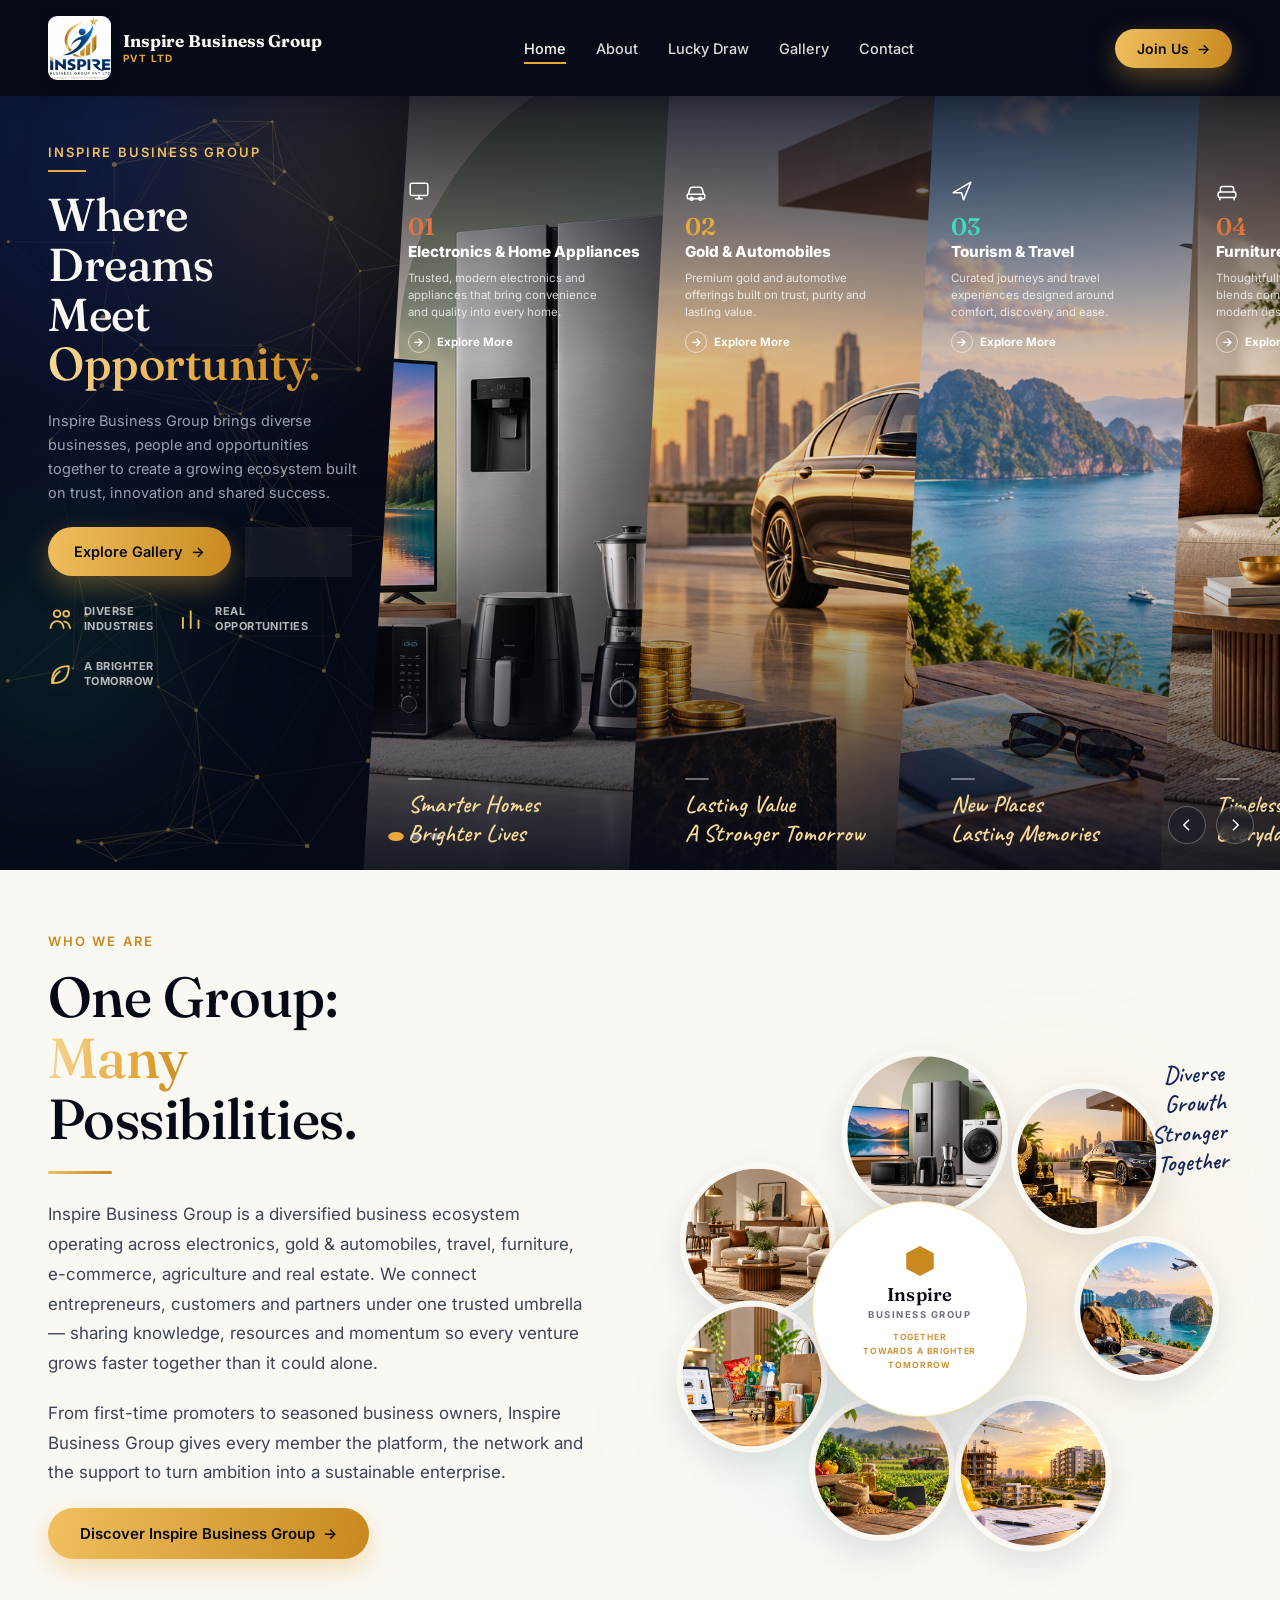
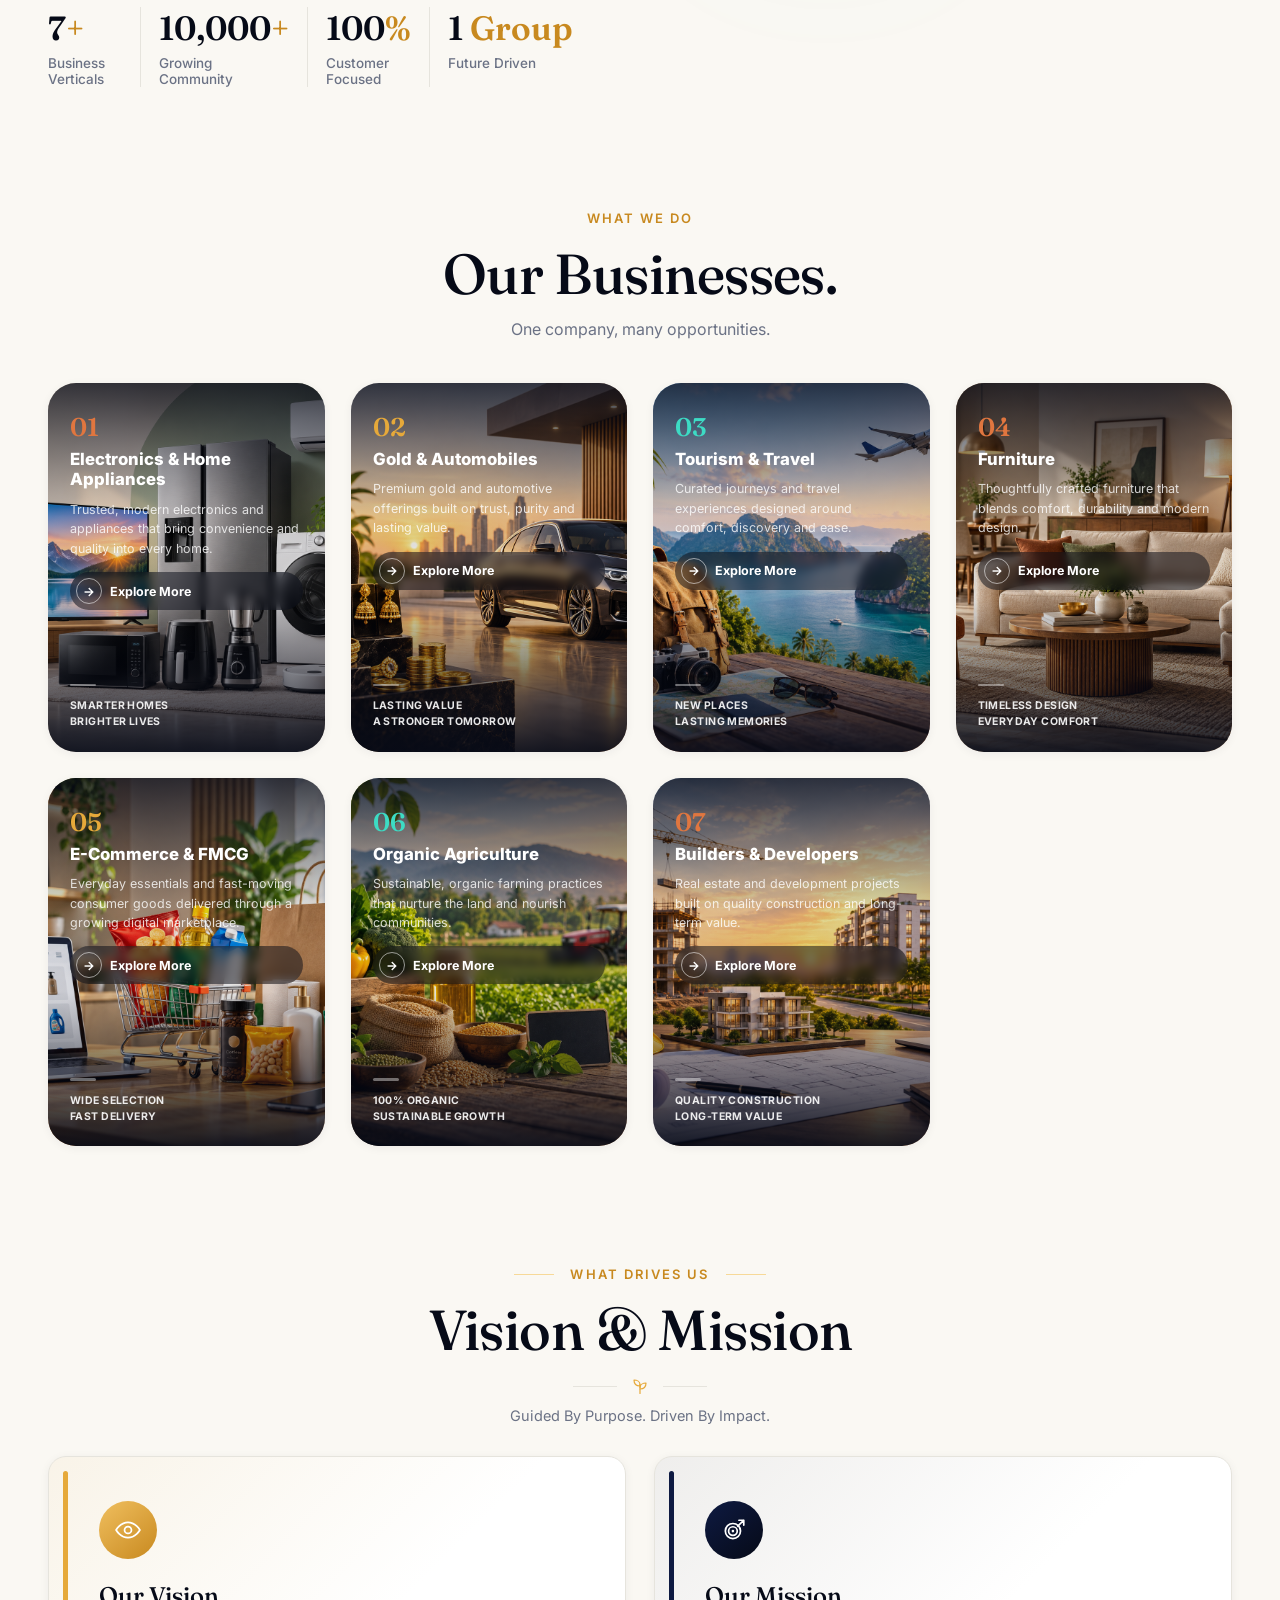
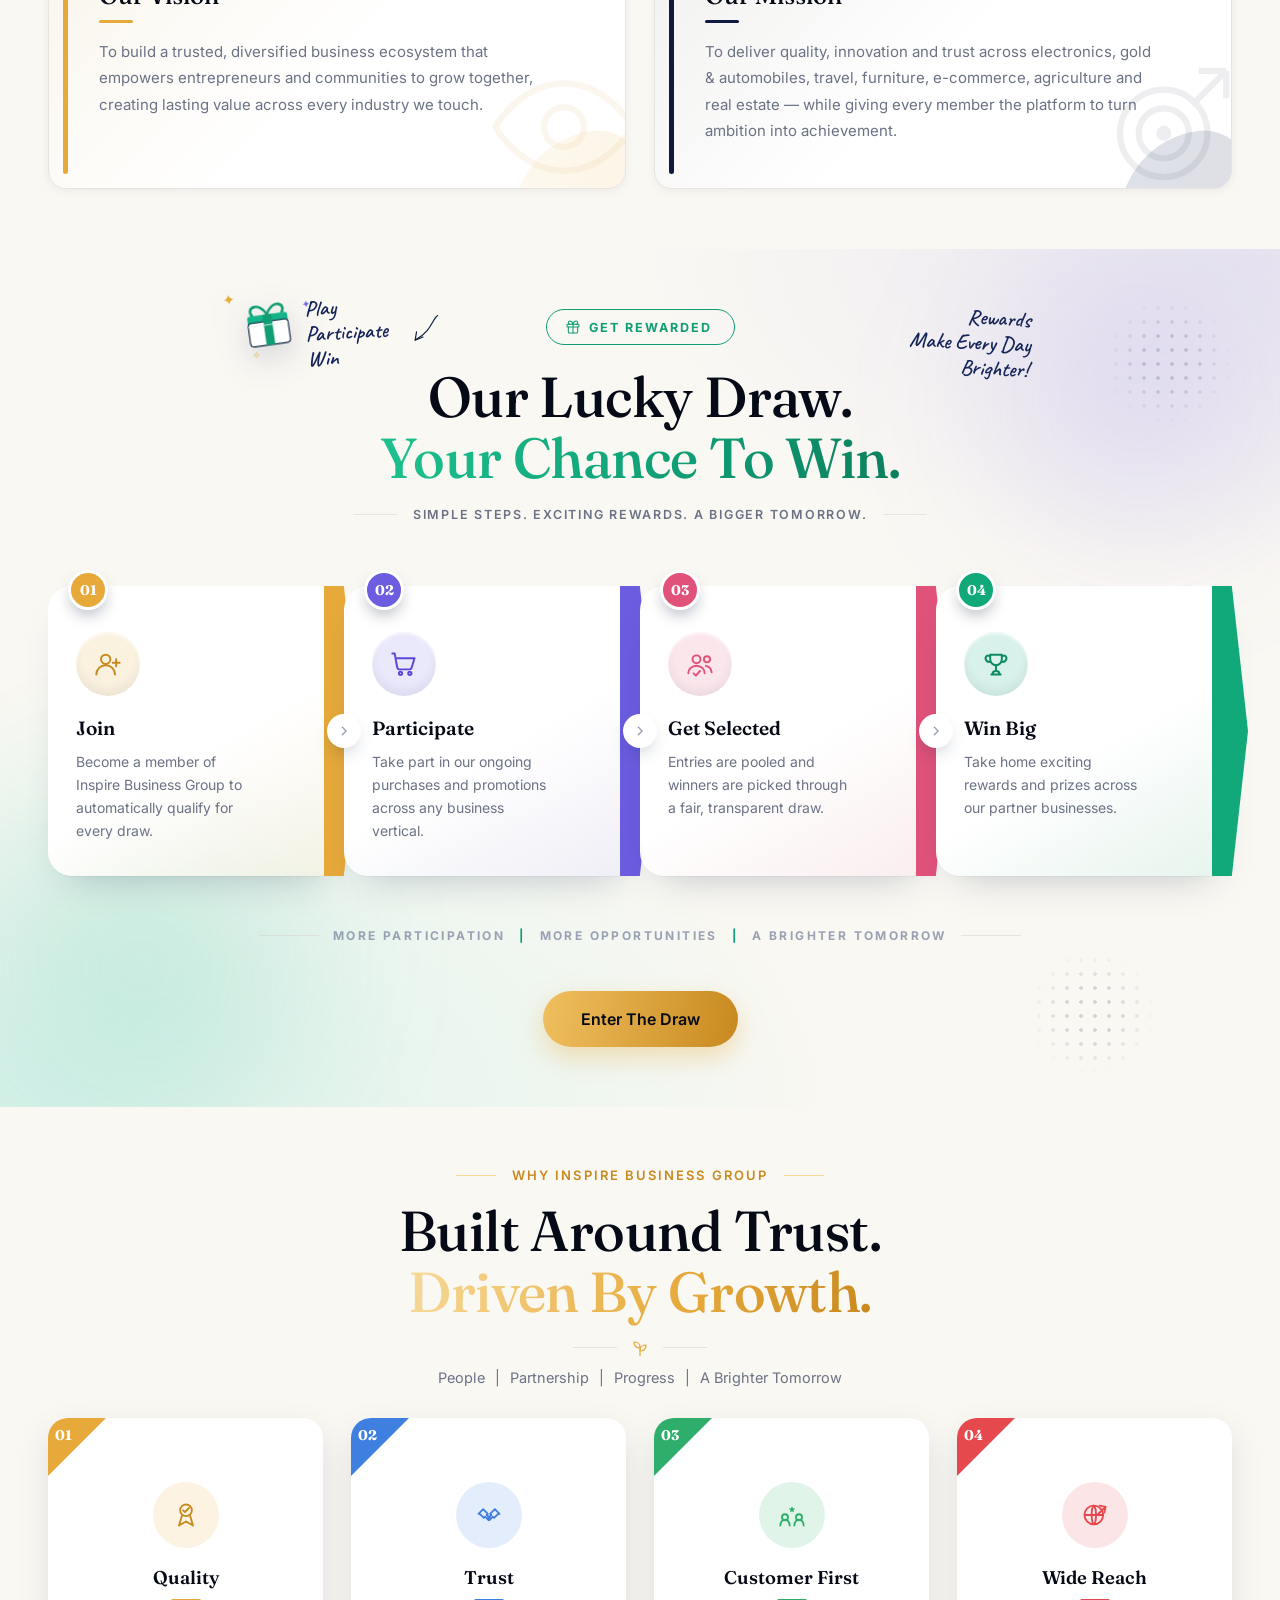
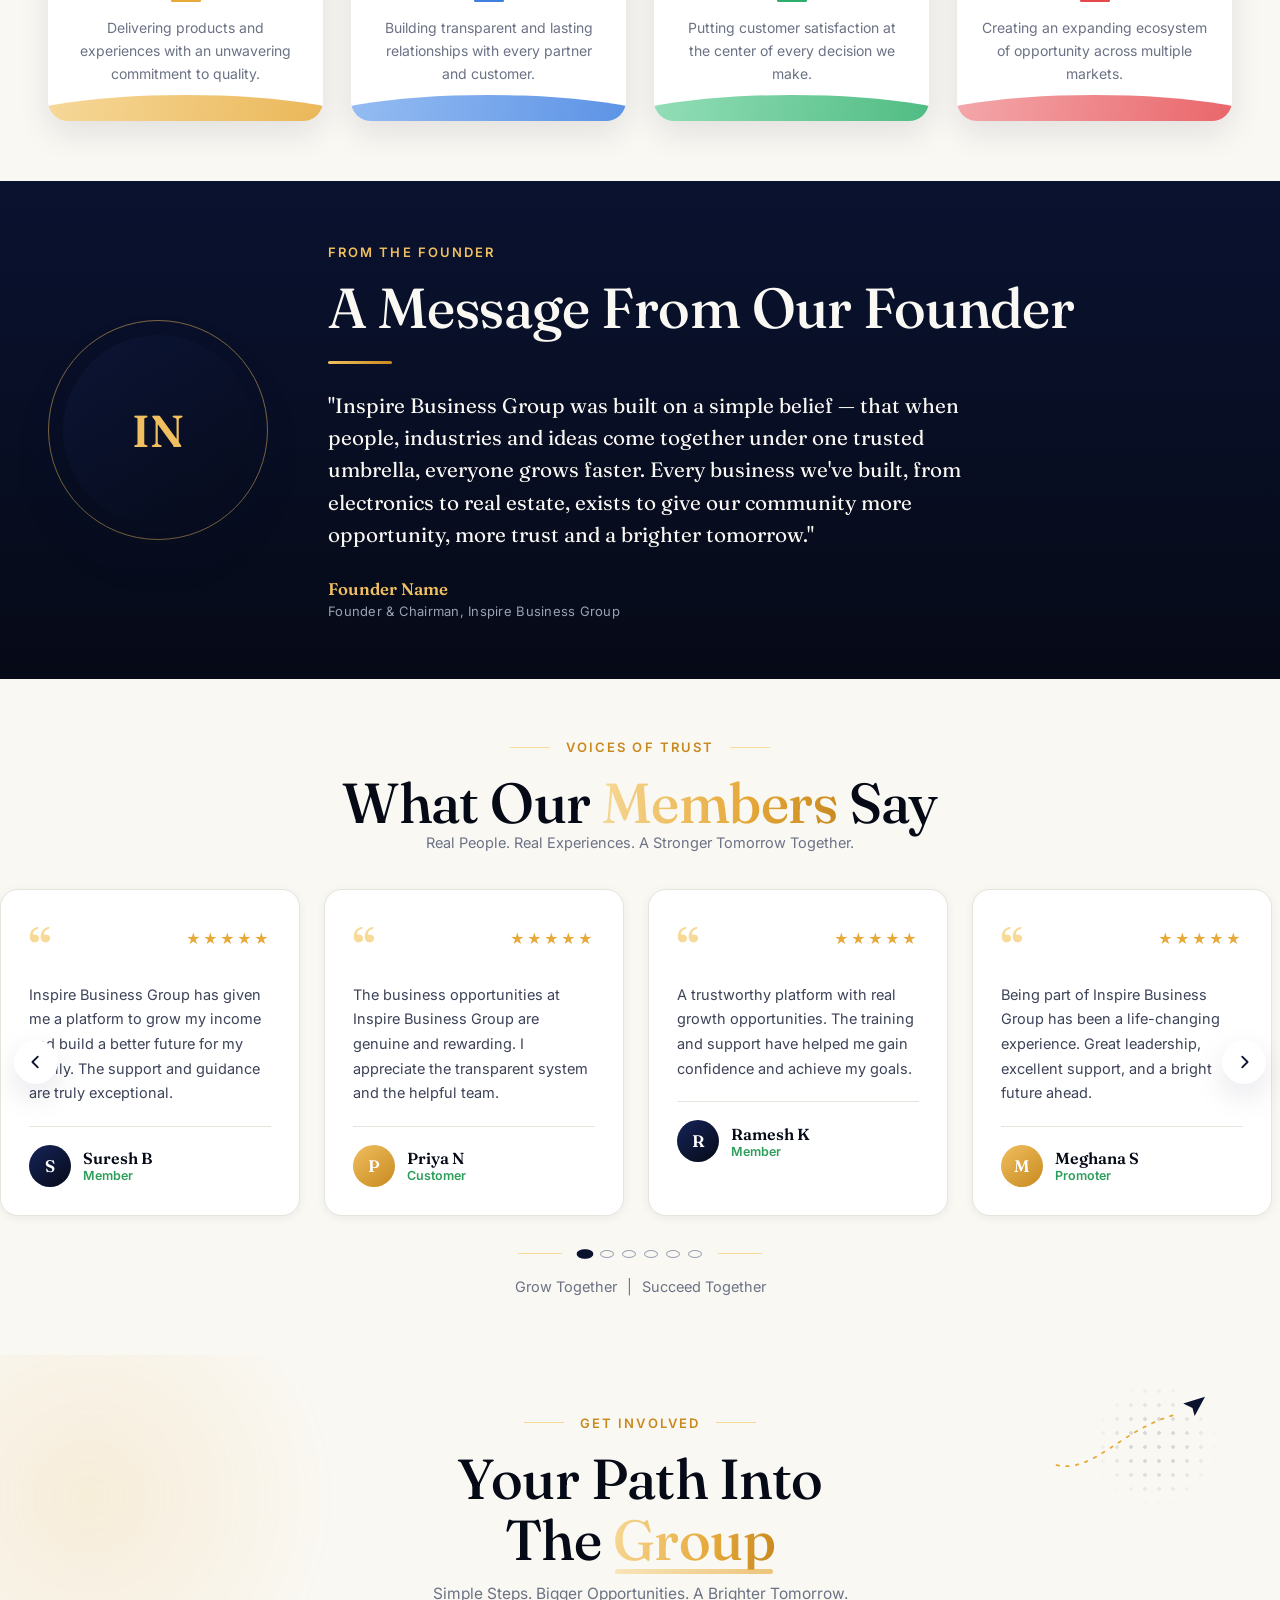
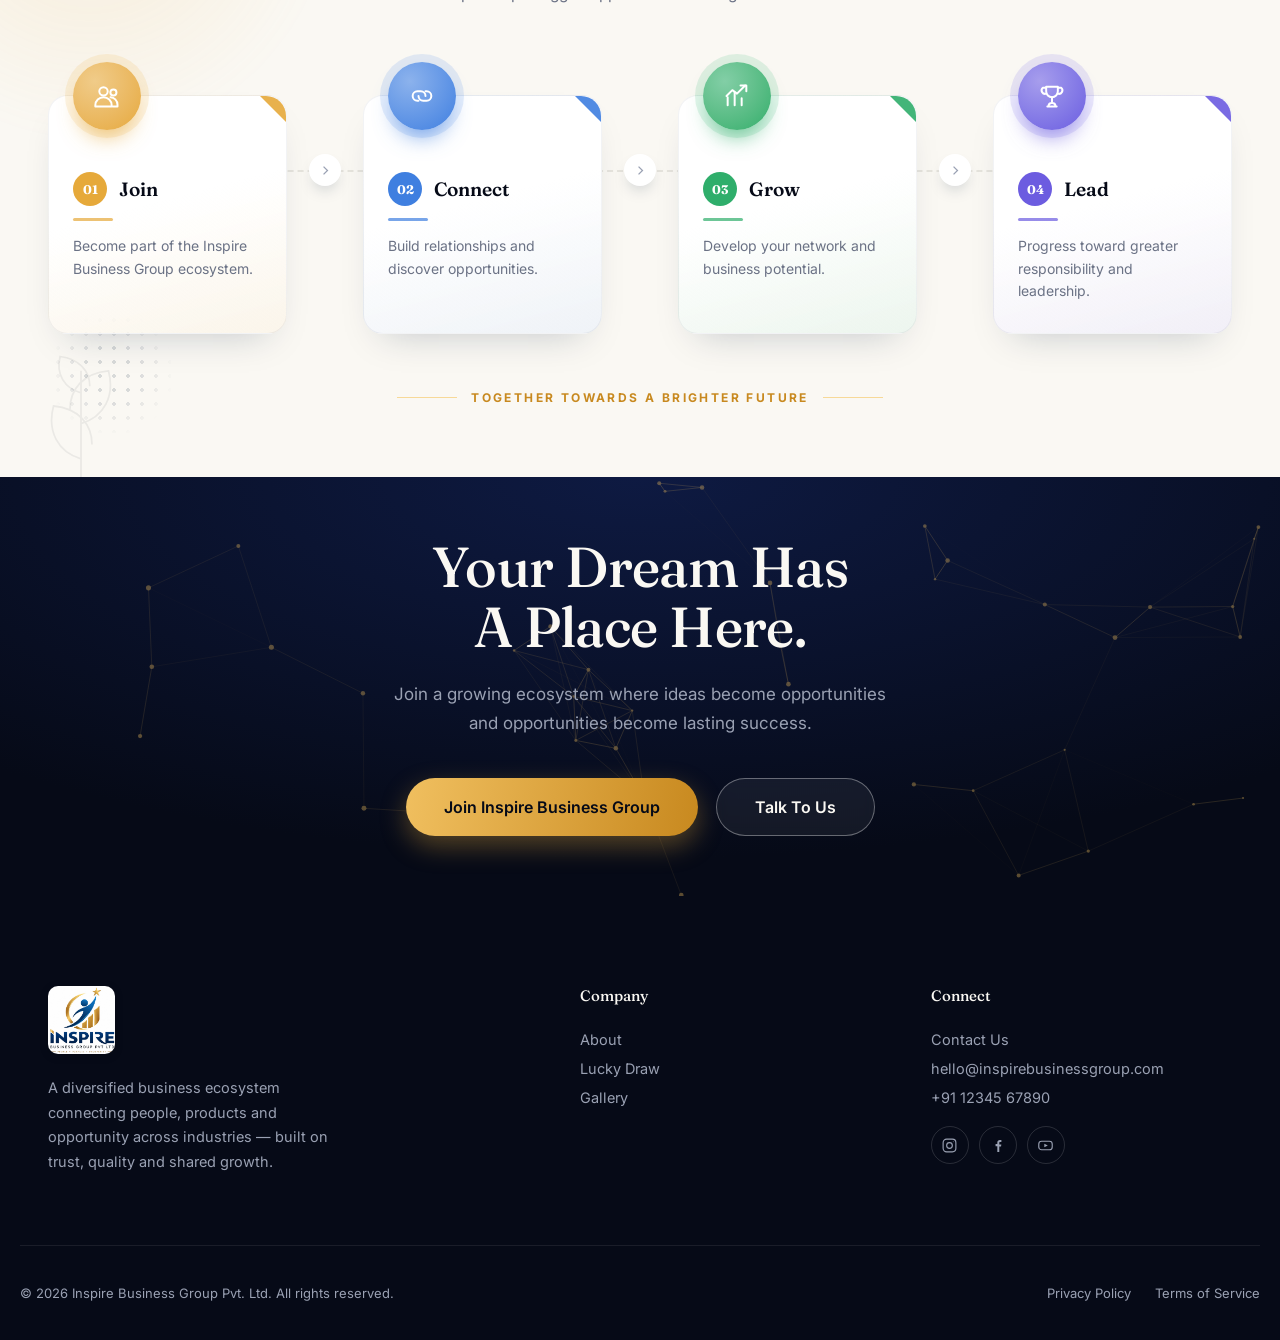
==== index.html @ d6ddd079 "yes" ====
<!DOCTYPE html>
<html lang="en">
<head>
<meta charset="UTF-8" />
<meta name="viewport" content="width=device-width, initial-scale=1.0" />
<title>Inspire Business Group Pvt. Ltd. — Where Dreams Meet Opportunity</title>
<meta name="description" content="Inspire Business Group brings diverse businesses, people and opportunities together to create a growing ecosystem built on trust, innovation and shared success." />
<link rel="preconnect" href="https://fonts.googleapis.com">
<link rel="preconnect" href="https://fonts.gstatic.com" crossorigin>
<link href="https://fonts.googleapis.com/css2?family=Fraunces:opsz,wght@9..144,300;9..144,400;9..144,500;9..144,600;9..144,700&family=Inter:wght@300;400;500;600;700;800&family=Caveat:wght@600;700&display=swap" rel="stylesheet">
<link rel="stylesheet" href="css/style.css?v=13" />
<link rel="icon" href="data:image/svg+xml,%3Csvg xmlns='http://www.w3.org/2000/svg' viewBox='0 0 100 100'%3E%3Cpolygon points='50,3 93,26 93,74 50,97 7,74 7,26' fill='%230F1B45'/%3E%3Cpolygon points='50,18 79,33 79,67 50,82 21,67 21,33' fill='none' stroke='%23E8A93B' stroke-width='4'/%3E%3C/svg%3E">
</head>
<body>

<!-- ================= NAVBAR ================= -->
<header class="nav" id="nav">
  <div class="nav__inner container">
    <a href="#home" class="nav__logo" aria-label="Inspire Business Group Home">
      <img src="images/logo.png" alt="Inspire Business Group Pvt Ltd" class="nav__logo-img" />
      <span class="nav__wordmark">
        <span class="nav__wordmark-main">Inspire Business Group</span>
        <span class="nav__wordmark-sub">Pvt Ltd</span>
      </span>
    </a>

    <nav class="nav__links" id="navLinks">
      <a href="index.html" class="nav__link is-active">Home</a>
      <a href="about.html" class="nav__link">About</a>
      <a href="lucky-draw.html" class="nav__link">Lucky Draw</a>
      <a href="gallery.html" class="nav__link">Gallery</a>
      <a href="contact.html" class="nav__link">Contact</a>
    </nav>

    <div class="nav__actions">
      <a href="#join" class="btn btn--gold btn--sm">Join Us <span>→</span></a>
      <button class="nav__burger" id="navBurger" aria-label="Toggle menu" aria-expanded="false">
        <span></span><span></span><span></span>
      </button>
    </div>
  </div>
</header>

<!-- Mobile menu panel -->
<div class="mobile-menu" id="mobileMenu">
  <a href="#home" class="mobile-menu__link">Home</a>
  <a href="#about" class="mobile-menu__link">About</a>
  <a href="#lucky-draw" class="mobile-menu__link">Lucky Draw</a>
  <a href="gallery.html" class="mobile-menu__link">Gallery</a>
  <a href="#contact" class="mobile-menu__link">Contact</a>
  <a href="#join" class="btn btn--gold mobile-menu__cta">Join Us</a>
</div>

<main id="home">

  <!-- ================= HERO ================= -->
  <section class="hero">
    <div class="hero__grid">

      <div class="hero__panel">
        <canvas id="heroCanvas" class="hero__canvas"></canvas>
        <div class="hero__glow hero__glow--1"></div>
        <div class="hero__glow hero__glow--2"></div>

        <div class="hero__panel-top">
          <p class="eyebrow eyebrow--light hero__eyebrow reveal">Inspire Business Group<span class="hero__eyebrow-line"></span></p>
          <h1 class="hero__headline reveal">Where Dreams<br>Meet <span class="text-gold">Opportunity.</span></h1>
          <p class="hero__sub reveal">Inspire Business Group brings diverse businesses, people and opportunities together to create a growing ecosystem built on trust, innovation and shared success.</p>
          <div class="hero__ctas reveal">
            <a href="gallery.html" class="btn btn--gold">Explore Gallery <span>→</span></a>
            <a href="#join" class="btn btn--ghost">Join Us</a>
          </div>
          <div class="hero__stats reveal">
            <div class="hero__stat">
              <svg viewBox="0 0 20 20"><circle cx="7" cy="6" r="2.6"/><circle cx="14" cy="6" r="2.2"/><path d="M2 17c0-3 2.2-5.4 5-5.4s5 2.4 5 5.4"/><path d="M12.5 12c2.3.3 4 2.3 4.5 5"/></svg>
              <span>Diverse<br>Industries</span>
            </div>
            <div class="hero__stat">
              <svg viewBox="0 0 20 20"><path d="M3 17V9M9 17V4M15 17v-6"/></svg>
              <span>Real<br>Opportunities</span>
            </div>
            <div class="hero__stat">
              <svg viewBox="0 0 20 20"><path d="M4 17c8 0 12-4 12-13-9 0-13 4-13 13"/><path d="M4 17c0-4 2-7 5-9"/></svg>
              <span>A Brighter<br>Tomorrow</span>
            </div>
          </div>
        </div>

        <p class="hero__tagline reveal">Grow <span class="hero__tagline-dash">|</span> Connect <span class="hero__tagline-dash">|</span> Succeed</p>
      </div>

      <div class="hero__showcase">
        <div class="hero__showcase-nav">
          <button class="hero__arrow" id="heroPrev" aria-label="Previous business">
            <svg viewBox="0 0 20 20"><path d="M12 4l-6 6 6 6"/></svg>
          </button>
          <button class="hero__arrow" id="heroNext" aria-label="Next business">
            <svg viewBox="0 0 20 20"><path d="M8 4l6 6-6 6"/></svg>
          </button>
        </div>

        <div class="hero__track" id="heroTrack">

          <article class="hero__slide" data-accent="orange">
            <img class="hero__slide-img" src="images/Electronics%20&amp;%20Home%20Appliances.png" alt="Electronics and home appliances" loading="lazy" />
            <svg class="hero__slide-icon" viewBox="0 0 20 20"><rect x="2" y="3" width="16" height="11" rx="1.5"/><line x1="7" y1="17" x2="13" y2="17"/><line x1="10" y1="14" x2="10" y2="17"/></svg>
            <span class="hero__slide-num">01</span>
            <h3 class="hero__slide-title">Electronics &amp; Home Appliances</h3>
            <p class="hero__slide-desc">Trusted, modern electronics and appliances that bring convenience and quality into every home.</p>
            <a href="gallery.html" class="hero__slide-more"><span class="hero__slide-more-icon">→</span>Explore More</a>
            <span class="hero__slide-divider"></span>
            <p class="hero__slide-tag">Smarter Homes<br>Brighter Lives</p>
          </article>

          <article class="hero__slide" data-accent="gold">
            <img class="hero__slide-img" src="images/Gold%20&amp;%20Automobiles.png" alt="Gold and automobiles" loading="lazy" />
            <svg class="hero__slide-icon" viewBox="0 0 20 20"><path d="M3 13l1.5-5A2 2 0 016.4 6.5h7.2A2 2 0 0115.5 8L17 13"/><rect x="2" y="13" width="16" height="4" rx="1"/><circle cx="6" cy="17" r="1.4"/><circle cx="14" cy="17" r="1.4"/></svg>
            <span class="hero__slide-num">02</span>
            <h3 class="hero__slide-title">Gold &amp; Automobiles</h3>
            <p class="hero__slide-desc">Premium gold and automotive offerings built on trust, purity and lasting value.</p>
            <a href="gallery.html" class="hero__slide-more"><span class="hero__slide-more-icon">→</span>Explore More</a>
            <span class="hero__slide-divider"></span>
            <p class="hero__slide-tag">Lasting Value<br>A Stronger Tomorrow</p>
          </article>

          <article class="hero__slide" data-accent="teal">
            <img class="hero__slide-img" src="images/Tourism%20&amp;%20Travel.png" alt="Tourism and travel" loading="lazy" />
            <svg class="hero__slide-icon" viewBox="0 0 20 20"><path d="M2 11.5L18 2l-6.5 16-2-6.5L2 11.5z"/></svg>
            <span class="hero__slide-num">03</span>
            <h3 class="hero__slide-title">Tourism &amp; Travel</h3>
            <p class="hero__slide-desc">Curated journeys and travel experiences designed around comfort, discovery and ease.</p>
            <a href="gallery.html" class="hero__slide-more"><span class="hero__slide-more-icon">→</span>Explore More</a>
            <span class="hero__slide-divider"></span>
            <p class="hero__slide-tag">New Places<br>Lasting Memories</p>
          </article>

          <article class="hero__slide" data-accent="orange">
            <img class="hero__slide-img" src="images/Furniture.png" alt="Modern furniture" loading="lazy" />
            <svg class="hero__slide-icon" viewBox="0 0 20 20"><path d="M4 11V8a2 2 0 012-2h8a2 2 0 012 2v3"/><rect x="2" y="11" width="16" height="5" rx="1.4"/><line x1="3.5" y1="16" x2="3.5" y2="18"/><line x1="16.5" y1="16" x2="16.5" y2="18"/></svg>
            <span class="hero__slide-num">04</span>
            <h3 class="hero__slide-title">Furniture</h3>
            <p class="hero__slide-desc">Thoughtfully crafted furniture that blends comfort, durability and modern design.</p>
            <a href="gallery.html" class="hero__slide-more"><span class="hero__slide-more-icon">→</span>Explore More</a>
            <span class="hero__slide-divider"></span>
            <p class="hero__slide-tag">Timeless Design<br>Everyday Comfort</p>
          </article>

          <article class="hero__slide" data-accent="gold">
            <img class="hero__slide-img" src="images/E-Commerce%20&amp;%20FMCG.png" alt="E-commerce and FMCG" loading="lazy" />
            <svg class="hero__slide-icon" viewBox="0 0 20 20"><circle cx="7" cy="17" r="1.3"/><circle cx="15" cy="17" r="1.3"/><path d="M2 3h2l1.6 9.4a1.6 1.6 0 001.6 1.3h7a1.6 1.6 0 001.6-1.3L17.5 6H5"/></svg>
            <span class="hero__slide-num">05</span>
            <h3 class="hero__slide-title">E-Commerce &amp; FMCG</h3>
            <p class="hero__slide-desc">Everyday essentials and fast-moving consumer goods delivered through a growing digital marketplace.</p>
            <a href="gallery.html" class="hero__slide-more"><span class="hero__slide-more-icon">→</span>Explore More</a>
            <span class="hero__slide-divider"></span>
            <p class="hero__slide-tag">Wide Selection<br>Fast Delivery</p>
          </article>

          <article class="hero__slide" data-accent="teal">
            <img class="hero__slide-img" src="images/Organic%20Agriculture.png" alt="Organic agriculture" loading="lazy" />
            <svg class="hero__slide-icon" viewBox="0 0 20 20"><path d="M4 17c8 0 12-4 12-13-9 0-13 4-13 13"/><path d="M4 17c0-4 2-7 5-9"/></svg>
            <span class="hero__slide-num">06</span>
            <h3 class="hero__slide-title">Organic Agriculture</h3>
            <p class="hero__slide-desc">Sustainable, organic farming practices that nurture the land and nourish communities.</p>
            <a href="gallery.html" class="hero__slide-more"><span class="hero__slide-more-icon">→</span>Explore More</a>
            <span class="hero__slide-divider"></span>
            <p class="hero__slide-tag">100% Organic<br>Sustainable Growth</p>
          </article>

          <article class="hero__slide" data-accent="orange">
            <img class="hero__slide-img" src="images/Builders%20&amp;%20Developers.png" alt="Real estate and property development" loading="lazy" />
            <svg class="hero__slide-icon" viewBox="0 0 20 20"><rect x="4" y="2" width="12" height="16" rx="1"/><line x1="7" y1="6" x2="9" y2="6"/><line x1="11" y1="6" x2="13" y2="6"/><line x1="7" y1="9.5" x2="9" y2="9.5"/><line x1="11" y1="9.5" x2="13" y2="9.5"/><line x1="7" y1="13" x2="9" y2="13"/><line x1="11" y1="13" x2="13" y2="13"/></svg>
            <span class="hero__slide-num">07</span>
            <h3 class="hero__slide-title">Builders &amp; Developers</h3>
            <p class="hero__slide-desc">Real estate and development projects built on quality construction and long-term value.</p>
            <a href="gallery.html" class="hero__slide-more"><span class="hero__slide-more-icon">→</span>Explore More</a>
            <span class="hero__slide-divider"></span>
            <p class="hero__slide-tag">Quality Construction<br>Long-Term Value</p>
          </article>

        </div>

        <div class="hero__dots" id="heroDots" aria-hidden="true"></div>
        <p class="hero__caption">Building a brighter tomorrow, together.</p>
      </div>

    </div>
  </section>

  <!-- ================= INTRO / ABOUT ================= -->
  <section class="intro section" id="about">
    <div class="container intro__grid">
      <div class="intro__content reveal">
        <p class="eyebrow">Who We Are</p>
        <h2 class="display-heading">One Group:<br><span class="text-gold">Many</span><br>Possibilities.</h2>
        <span class="intro__rule" aria-hidden="true"></span>

        <p class="intro__text">Inspire Business Group is a diversified business ecosystem operating across electronics, gold &amp; automobiles, travel, furniture, e-commerce, agriculture and real estate. We connect entrepreneurs, customers and partners under one trusted umbrella — sharing knowledge, resources and momentum so every venture grows faster together than it could alone.</p>
        <p class="intro__text">From first-time promoters to seasoned business owners, Inspire Business Group gives every member the platform, the network and the support to turn ambition into a sustainable enterprise.</p>
        <a href="gallery.html" class="btn btn--gold">Discover Inspire Business Group <span>→</span></a>

        <div class="stats">
          <div class="stat">
            <span class="stat__num" data-count="7">0</span><span class="stat__suffix">+</span>
            <p>Business Verticals</p>
          </div>
          <div class="stat">
            <span class="stat__num" data-count="10000">0</span><span class="stat__suffix">+</span>
            <p>Growing Community</p>
          </div>
          <div class="stat">
            <span class="stat__num" data-count="100">0</span><span class="stat__suffix">%</span>
            <p>Customer Focused</p>
          </div>
          <div class="stat">
            <span class="stat__num" data-count="1">0</span><span class="stat__suffix">&nbsp;Group</span>
            <p>Future Driven</p>
          </div>
        </div>
      </div>

      <div class="intro__visual reveal">
        <span class="intro__script">Diverse<br>Growth<br>Stronger<br>Together</span>

        <div class="orbit">
          <span class="orbit__glow orbit__glow--1" aria-hidden="true"></span>
          <span class="orbit__glow orbit__glow--2" aria-hidden="true"></span>

          <figure class="orbit__item orbit__item--furniture">
            <img src="images/Furniture.png" alt="Furniture" loading="lazy" />
          </figure>
          <figure class="orbit__item orbit__item--electronics">
            <img src="images/Electronics%20&amp;%20Home%20Appliances.png" alt="Electronics and home appliances" loading="lazy" />
          </figure>
          <figure class="orbit__item orbit__item--gold">
            <img src="images/Gold%20&amp;%20Automobiles.png" alt="Gold and automobiles" loading="lazy" />
          </figure>
          <figure class="orbit__item orbit__item--travel">
            <img src="images/Tourism%20&amp;%20Travel.png" alt="Tourism and travel" loading="lazy" />
          </figure>
          <figure class="orbit__item orbit__item--ecommerce">
            <img src="images/E-Commerce%20&amp;%20FMCG.png" alt="E-commerce and FMCG" loading="lazy" />
          </figure>
          <figure class="orbit__item orbit__item--agriculture">
            <img src="images/Organic%20Agriculture.png" alt="Organic agriculture" loading="lazy" />
          </figure>
          <figure class="orbit__item orbit__item--realestate">
            <img src="images/Builders%20&amp;%20Developers.png" alt="Real estate and property development" loading="lazy" />
          </figure>

          <div class="orbit__center">
            <span class="hex-mark orbit__center-mark" aria-hidden="true">
              <svg viewBox="0 0 100 100"><polygon points="50,3 93,26 93,74 50,97 7,74 7,26"/></svg>
            </span>
            <span class="orbit__center-name">Inspire</span>
            <span class="orbit__center-sub">Business Group</span>
            <span class="orbit__center-tag">Together<br>Towards A Brighter<br>Tomorrow</span>
          </div>
        </div>
      </div>
    </div>
  </section>

  <!-- ================= OUR BUSINESSES ================= -->
  <section class="section businesses" id="businesses">
    <div class="container">
      <div class="section__head section__head--center reveal">
        <p class="eyebrow">What We Do</p>
        <h2 class="display-heading">Our Businesses.</h2>
        <p class="businesses__sub">One company, many opportunities.</p>
      </div>

      <div class="biz-grid">
        <article class="biz-card reveal" data-accent="orange">
          <img class="biz-card__img" src="images/Electronics%20&amp;%20Home%20Appliances.png" alt="Electronics and home appliances" loading="lazy" />
          <span class="biz-card__num">01</span>
          <h3 class="biz-card__title">Electronics &amp; Home Appliances</h3>
          <p class="biz-card__desc">Trusted, modern electronics and appliances that bring convenience and quality into every home.</p>
          <a href="gallery.html" class="biz-card__more"><span class="biz-card__more-icon">→</span>Explore More</a>
          <span class="biz-card__divider"></span>
          <p class="biz-card__tag">Smarter Homes<br>Brighter Lives</p>
        </article>

        <article class="biz-card reveal" data-accent="gold">
          <img class="biz-card__img" src="images/Gold%20&amp;%20Automobiles.png" alt="Gold and automobiles" loading="lazy" />
          <span class="biz-card__num">02</span>
          <h3 class="biz-card__title">Gold &amp; Automobiles</h3>
          <p class="biz-card__desc">Premium gold and automotive offerings built on trust, purity and lasting value.</p>
          <a href="gallery.html" class="biz-card__more"><span class="biz-card__more-icon">→</span>Explore More</a>
          <span class="biz-card__divider"></span>
          <p class="biz-card__tag">Lasting Value<br>A Stronger Tomorrow</p>
        </article>

        <article class="biz-card reveal" data-accent="teal">
          <img class="biz-card__img" src="images/Tourism%20&amp;%20Travel.png" alt="Tourism and travel" loading="lazy" />
          <span class="biz-card__num">03</span>
          <h3 class="biz-card__title">Tourism &amp; Travel</h3>
          <p class="biz-card__desc">Curated journeys and travel experiences designed around comfort, discovery and ease.</p>
          <a href="gallery.html" class="biz-card__more"><span class="biz-card__more-icon">→</span>Explore More</a>
          <span class="biz-card__divider"></span>
          <p class="biz-card__tag">New Places<br>Lasting Memories</p>
        </article>

        <article class="biz-card reveal" data-accent="orange">
          <img class="biz-card__img" src="images/Furniture.png" alt="Modern furniture" loading="lazy" />
          <span class="biz-card__num">04</span>
          <h3 class="biz-card__title">Furniture</h3>
          <p class="biz-card__desc">Thoughtfully crafted furniture that blends comfort, durability and modern design.</p>
          <a href="gallery.html" class="biz-card__more"><span class="biz-card__more-icon">→</span>Explore More</a>
          <span class="biz-card__divider"></span>
          <p class="biz-card__tag">Timeless Design<br>Everyday Comfort</p>
        </article>

        <article class="biz-card reveal" data-accent="gold">
          <img class="biz-card__img" src="images/E-Commerce%20&amp;%20FMCG.png" alt="E-commerce and FMCG" loading="lazy" />
          <span class="biz-card__num">05</span>
          <h3 class="biz-card__title">E-Commerce &amp; FMCG</h3>
          <p class="biz-card__desc">Everyday essentials and fast-moving consumer goods delivered through a growing digital marketplace.</p>
          <a href="gallery.html" class="biz-card__more"><span class="biz-card__more-icon">→</span>Explore More</a>
          <span class="biz-card__divider"></span>
          <p class="biz-card__tag">Wide Selection<br>Fast Delivery</p>
        </article>

        <article class="biz-card reveal" data-accent="teal">
          <img class="biz-card__img" src="images/Organic%20Agriculture.png" alt="Organic agriculture" loading="lazy" />
          <span class="biz-card__num">06</span>
          <h3 class="biz-card__title">Organic Agriculture</h3>
          <p class="biz-card__desc">Sustainable, organic farming practices that nurture the land and nourish communities.</p>
          <a href="gallery.html" class="biz-card__more"><span class="biz-card__more-icon">→</span>Explore More</a>
          <span class="biz-card__divider"></span>
          <p class="biz-card__tag">100% Organic<br>Sustainable Growth</p>
        </article>

        <article class="biz-card reveal" data-accent="orange">
          <img class="biz-card__img" src="images/Builders%20&amp;%20Developers.png" alt="Real estate and property development" loading="lazy" />
          <span class="biz-card__num">07</span>
          <h3 class="biz-card__title">Builders &amp; Developers</h3>
          <p class="biz-card__desc">Real estate and development projects built on quality construction and long-term value.</p>
          <a href="gallery.html" class="biz-card__more"><span class="biz-card__more-icon">→</span>Explore More</a>
          <span class="biz-card__divider"></span>
          <p class="biz-card__tag">Quality Construction<br>Long-Term Value</p>
        </article>
      </div>
    </div>
  </section>

  <!-- ================= VISION & MISSION ================= -->
  <section class="section vision" id="vision-mission">
    <div class="container">
      <div class="section__head section__head--center section__head--tight reveal">
        <p class="eyebrow eyebrow--ruled">What Drives Us</p>
        <h2 class="display-heading">Vision &amp; Mission</h2>
        <div class="feature-divider" aria-hidden="true">
          <span></span>
          <svg viewBox="0 0 24 24"><path d="M12 22V10"/><path d="M12 10C12 6 8 4 4 4c0 4 2 8 8 8z"/><path d="M12 14c0-4 4-6 8-6 0 4-2 8-8 8"/></svg>
          <span></span>
        </div>
        <p class="feature-tagline">Guided By Purpose. Driven By Impact.</p>
      </div>

      <div class="vm-grid">
        <div class="vm-card reveal" data-accent="gold">
          <span class="vm-card__icon" aria-hidden="true">
            <svg viewBox="0 0 24 24"><path d="M1 12s4-7 11-7 11 7 11 7-4 7-11 7-11-7-11-7z"/><circle cx="12" cy="12" r="3.2"/></svg>
          </span>
          <h3>Our Vision</h3>
          <span class="vm-card__rule"></span>
          <p>To build a trusted, diversified business ecosystem that empowers entrepreneurs and communities to grow together, creating lasting value across every industry we touch.</p>
          <span class="vm-card__watermark" aria-hidden="true">
            <svg viewBox="0 0 24 24"><path d="M1 12s4-7 11-7 11 7 11 7-4 7-11 7-11-7-11-7z"/><circle cx="12" cy="12" r="3.2"/></svg>
          </span>
        </div>
        <div class="vm-card reveal" data-accent="navy">
          <span class="vm-card__icon" aria-hidden="true">
            <svg viewBox="0 0 24 24"><circle cx="11" cy="13" r="7"/><circle cx="11" cy="13" r="4"/><circle cx="11" cy="13" r="1.2" fill="currentColor" stroke="none"/><path d="M15.5 8.5L21 3M21 3h-4.4M21 3v4.4"/></svg>
          </span>
          <h3>Our Mission</h3>
          <span class="vm-card__rule"></span>
          <p>To deliver quality, innovation and trust across electronics, gold &amp; automobiles, travel, furniture, e-commerce, agriculture and real estate — while giving every member the platform to turn ambition into achievement.</p>
          <span class="vm-card__watermark" aria-hidden="true">
            <svg viewBox="0 0 24 24"><circle cx="11" cy="13" r="7"/><circle cx="11" cy="13" r="4"/><circle cx="11" cy="13" r="1.2" fill="currentColor" stroke="none"/><path d="M15.5 8.5L21 3M21 3h-4.4M21 3v4.4"/></svg>
          </span>
        </div>
      </div>
    </div>
  </section>

  <!-- ================= LUCKY DRAW ================= -->
  <section class="section rewards" id="lucky-draw">
    <span class="rewards__glow rewards__glow--tr" aria-hidden="true"></span>
    <span class="rewards__glow rewards__glow--bl" aria-hidden="true"></span>
    <span class="rewards__dots rewards__dots--tr" aria-hidden="true"></span>
    <span class="rewards__dots rewards__dots--br" aria-hidden="true"></span>

    <div class="container">
      <div class="rewards__head reveal">

        <div class="rewards__annotate rewards__annotate--left" aria-hidden="true">
          <span class="rewards__gift">
            <svg viewBox="0 0 64 64">
              <path d="M32 22c-7-16-24-11-17 0" fill="none" stroke="#0f9d73" stroke-width="3" stroke-linecap="round"/>
              <path d="M32 22c7-16 24-11 17 0" fill="none" stroke="#0f9d73" stroke-width="3" stroke-linecap="round"/>
              <rect x="9" y="22" width="46" height="12" rx="3" fill="#14b389"/>
              <rect x="9" y="30" width="46" height="27" rx="4" fill="#ffffff" stroke="#0c2340" stroke-width="1.3"/>
              <rect x="27" y="22" width="10" height="35" fill="#0f9d73"/>
              <path d="M9 34h46" stroke="#e7f4ef" stroke-width="1"/>
            </svg>
            <span class="rewards__gift-star rewards__gift-star--1">✦</span>
            <span class="rewards__gift-star rewards__gift-star--2">✦</span>
            <span class="rewards__gift-star rewards__gift-star--3">✧</span>
          </span>
          <span class="rewards__script">Play<br>Participate<br>Win</span>
          <svg class="rewards__script-arrow" viewBox="0 0 60 46" aria-hidden="true">
            <path d="M4 6c8 4 10 20 34 30" fill="none" stroke="#0c2340" stroke-width="1.6" stroke-linecap="round"/>
            <path d="M27 33l11 3-3-11" fill="none" stroke="#0c2340" stroke-width="1.6" stroke-linecap="round" stroke-linejoin="round"/>
          </svg>
        </div>

        <div class="rewards__annotate rewards__annotate--right" aria-hidden="true">
          <span class="rewards__script rewards__script--right">Rewards<br>Make Every Day<br>Brighter!</span>
        </div>

        <span class="rewards__badge">
          <svg viewBox="0 0 24 24" aria-hidden="true"><rect x="3" y="8" width="18" height="4" rx="1"/><path d="M12 8v13"/><path d="M19 12v7a2 2 0 01-2 2H7a2 2 0 01-2-2v-7"/><path d="M7.5 8a2.5 2.5 0 010-5C11 3 12 8 12 8"/><path d="M16.5 8a2.5 2.5 0 000-5C13 3 12 8 12 8"/></svg>
          Get Rewarded
        </span>
        <h2 class="display-heading">Our Lucky Draw.<br><span class="text-emerald">Your Chance To Win.</span></h2>
        <p class="rewards__sub">Simple Steps. Exciting Rewards. A Bigger Tomorrow.</p>
      </div>

      <div class="rewards__steps">
        <div class="rewards__step reveal" data-accent="gold">
          <span class="rewards__num">01</span>
          <span class="rewards__icon" aria-hidden="true">
            <svg viewBox="0 0 24 24"><circle cx="10" cy="8" r="4"/><path d="M2 21c0-4.4 3.6-8 8-8s8 3.6 8 8"/><path d="M19 8v6M22 11h-6"/></svg>
          </span>
          <h3>Join</h3>
          <p>Become a member of Inspire Business Group to automatically qualify for every draw.</p>
        </div>

        <span class="rewards__chevron" aria-hidden="true">
          <svg viewBox="0 0 20 20"><path d="M7 4l6 6-6 6"/></svg>
        </span>

        <div class="rewards__step reveal" data-accent="purple">
          <span class="rewards__num">02</span>
          <span class="rewards__icon" aria-hidden="true">
            <svg viewBox="0 0 24 24"><circle cx="9" cy="20" r="1.4"/><circle cx="17" cy="20" r="1.4"/><path d="M2 3h2l2.2 12a2 2 0 002 1.6h8.4a2 2 0 002-1.6L21 7H6"/></svg>
          </span>
          <h3>Participate</h3>
          <p>Take part in our ongoing purchases and promotions across any business vertical.</p>
        </div>

        <span class="rewards__chevron" aria-hidden="true">
          <svg viewBox="0 0 20 20"><path d="M7 4l6 6-6 6"/></svg>
        </span>

        <div class="rewards__step reveal" data-accent="rose">
          <span class="rewards__num">03</span>
          <span class="rewards__icon" aria-hidden="true">
            <svg viewBox="0 0 24 24"><circle cx="9" cy="8" r="3.4"/><path d="M2 20c0-3.6 3-6.6 7-6.6s7 3 7 6.6"/><circle cx="18" cy="8" r="2.6"/><path d="M17 13.6c2.6.5 4.6 2.6 5 5.4"/><path d="M6.5 20l2 2 3.5-4"/></svg>
          </span>
          <h3>Get Selected</h3>
          <p>Entries are pooled and winners are picked through a fair, transparent draw.</p>
        </div>

        <span class="rewards__chevron" aria-hidden="true">
          <svg viewBox="0 0 20 20"><path d="M7 4l6 6-6 6"/></svg>
        </span>

        <div class="rewards__step reveal" data-accent="teal">
          <span class="rewards__num">04</span>
          <span class="rewards__icon" aria-hidden="true">
            <svg viewBox="0 0 24 24"><path d="M7 4h10v4a5 5 0 01-10 0V4z"/><path d="M7 5H4a3 3 0 003 5M17 5h3a3 3 0 01-3 5"/><path d="M12 13v4M8 21h8M9 21c0-2 1.3-3 3-3s3 1 3 3"/></svg>
          </span>
          <h3>Win Big</h3>
          <p>Take home exciting rewards and prizes across our partner businesses.</p>
        </div>
      </div>

      <p class="rewards__tagline">More Participation <i>|</i> More Opportunities <i>|</i> A Brighter Tomorrow</p>

      <div class="lucky-cta reveal">
        <a href="#contact" class="btn btn--gold btn--lg">Enter The Draw</a>
      </div>
    </div>
  </section>

 

  <!-- ================= WHY INSPIRE BUSINESS GROUP ================= -->
  <section class="why section">
    <div class="container">
      <div class="section__head section__head--center section__head--tight reveal">
        <p class="eyebrow eyebrow--ruled">Why Inspire Business Group</p>
        <h2 class="display-heading">Built Around Trust.<br><span class="text-gold">Driven By Growth.</span></h2>
        <div class="feature-divider" aria-hidden="true">
          <span></span>
          <svg viewBox="0 0 24 24"><path d="M12 22V10"/><path d="M12 10C12 6 8 4 4 4c0 4 2 8 8 8z"/><path d="M12 14c0-4 4-6 8-6 0 4-2 8-8 8"/></svg>
          <span></span>
        </div>
        <p class="feature-tagline">People <i>|</i> Partnership <i>|</i> Progress <i>|</i> A Brighter Tomorrow</p>
      </div>

      <div class="feature-grid">
        <div class="feature-card reveal" data-accent="gold">
          <span class="feature-card__corner"></span>
          <span class="feature-card__num">01</span>
          <span class="feature-card__icon" aria-hidden="true">
            <svg viewBox="0 0 24 24"><circle cx="12" cy="8" r="5"/><path d="M9.5 8l1.6 1.6L14.5 6"/><path d="M8.5 12.6L6 21l6-3.4 6 3.4-2.5-8.4"/></svg>
          </span>
          <h3>Quality</h3>
          <span class="feature-card__rule"></span>
          <p>Delivering products and experiences with an unwavering commitment to quality.</p>
        </div>
        <div class="feature-card reveal" data-accent="blue">
          <span class="feature-card__corner"></span>
          <span class="feature-card__num">02</span>
          <span class="feature-card__icon" aria-hidden="true">
            <svg viewBox="0 0 24 24"><path d="M3 11l4-4 4 4-1 1 3 3-1.4 1.4-3-3-1 1-3-3z"/><path d="M21 11l-4-4-4 4 1 1-3 3 1.4 1.4 3-3 1 1 3-3z"/></svg>
          </span>
          <h3>Trust</h3>
          <span class="feature-card__rule"></span>
          <p>Building transparent and lasting relationships with every partner and customer.</p>
        </div>
        <div class="feature-card reveal" data-accent="green">
          <span class="feature-card__corner"></span>
          <span class="feature-card__num">03</span>
          <span class="feature-card__icon" aria-hidden="true">
            <svg viewBox="0 0 24 24"><path d="M12 4.5l.8 1.7 1.9.2-1.4 1.3.3 1.9-1.6-.9-1.6.9.3-1.9-1.4-1.3 1.9-.2z" fill="currentColor" stroke="none"/><circle cx="6" cy="14" r="2.6"/><circle cx="18" cy="14" r="2.6"/><path d="M2 21c0-2.8 1.8-5 4-5s4 2.2 4 5M14 21c0-2.8 1.8-5 4-5s4 2.2 4 5"/></svg>
          </span>
          <h3>Customer First</h3>
          <span class="feature-card__rule"></span>
          <p>Putting customer satisfaction at the center of every decision we make.</p>
        </div>
        <div class="feature-card reveal" data-accent="red">
          <span class="feature-card__corner"></span>
          <span class="feature-card__num">04</span>
          <span class="feature-card__icon" aria-hidden="true">
            <svg viewBox="0 0 24 24"><circle cx="11" cy="12" r="8"/><path d="M3 12h16M11 4c2.5 2.2 2.5 13.8 0 16M11 4c-2.5 2.2-2.5 13.8 0 16"/><path d="M16 4l5 1-1 5"/><path d="M21 5l-7 7"/></svg>
          </span>
          <h3>Wide Reach</h3>
          <span class="feature-card__rule"></span>
          <p>Creating an expanding ecosystem of opportunity across multiple markets.</p>
        </div>
      </div>
    </div>
  </section>

  <!-- ================= FOUNDER ================= -->
  <section class="section founder section--dark" id="founder">
    <div class="container founder__grid">
      <div class="founder__avatar reveal">
        <span class="founder__avatar-ring" aria-hidden="true"></span>
        <span class="founder__avatar-initials">IN</span>
      </div>
      <div class="founder__content reveal">
        <p class="eyebrow eyebrow--light">From The Founder</p>
        <h2 class="display-heading display-heading--light">A Message From Our Founder</h2>
        <span class="intro__rule" aria-hidden="true"></span>
        <p class="founder__quote">"Inspire Business Group was built on a simple belief — that when people, industries and ideas come together under one trusted umbrella, everyone grows faster. Every business we've built, from electronics to real estate, exists to give our community more opportunity, more trust and a brighter tomorrow."</p>
        <div class="founder__sign">
          <span class="founder__name">Founder Name</span>
          <span class="founder__role">Founder &amp; Chairman, Inspire Business Group</span>
        </div>
      </div>
    </div>
  </section>

  <!-- ================= TESTIMONIALS ================= -->
  <section class="section testimonials" id="testimonials">
    <div class="container">
      <div class="section__head section__head--center section__head--tight reveal">
        <p class="eyebrow eyebrow--ruled">Voices Of Trust</p>
        <h2 class="display-heading">What Our <span class="text-gold">Members</span> Say</h2>
        <p class="feature-tagline">Real People. Real Experiences. A Stronger Tomorrow Together.</p>
      </div>
    </div>

    <div class="testi-wrap">
      <div class="testi">
        <button class="testi__arrow testi__arrow--prev" id="testiPrev" aria-label="Previous testimonial">
          <svg viewBox="0 0 20 20"><path d="M12 4l-6 6 6 6"/></svg>
        </button>

        <div class="testi__track" id="testiTrack">
          <article class="testi__card reveal">
            <div class="testi__top">
              <span class="testi__quote" aria-hidden="true">&ldquo;</span>
              <span class="testi__stars" aria-hidden="true">★★★★★</span>
            </div>
            <p class="testi__text">Inspire Business Group has given me a platform to grow my income and build a better future for my family. The support and guidance are truly exceptional.</p>
            <span class="testi__divider"></span>
            <div class="testi__person">
              <span class="testi__avatar" data-accent="navy">S</span>
              <span class="testi__person-info">
                <span class="testi__name">Suresh B</span>
                <span class="testi__role">Member</span>
              </span>
            </div>
          </article>

          <article class="testi__card reveal">
            <div class="testi__top">
              <span class="testi__quote" aria-hidden="true">&ldquo;</span>
              <span class="testi__stars" aria-hidden="true">★★★★★</span>
            </div>
            <p class="testi__text">The business opportunities at Inspire Business Group are genuine and rewarding. I appreciate the transparent system and the helpful team.</p>
            <span class="testi__divider"></span>
            <div class="testi__person">
              <span class="testi__avatar" data-accent="gold">P</span>
              <span class="testi__person-info">
                <span class="testi__name">Priya N</span>
                <span class="testi__role">Customer</span>
              </span>
            </div>
          </article>

          <article class="testi__card reveal">
            <div class="testi__top">
              <span class="testi__quote" aria-hidden="true">&ldquo;</span>
              <span class="testi__stars" aria-hidden="true">★★★★★</span>
            </div>
            <p class="testi__text">A trustworthy platform with real growth opportunities. The training and support have helped me gain confidence and achieve my goals.</p>
            <span class="testi__divider"></span>
            <div class="testi__person">
              <span class="testi__avatar" data-accent="navy">R</span>
              <span class="testi__person-info">
                <span class="testi__name">Ramesh K</span>
                <span class="testi__role">Member</span>
              </span>
            </div>
          </article>

          <article class="testi__card reveal">
            <div class="testi__top">
              <span class="testi__quote" aria-hidden="true">&ldquo;</span>
              <span class="testi__stars" aria-hidden="true">★★★★★</span>
            </div>
            <p class="testi__text">Being part of Inspire Business Group has been a life-changing experience. Great leadership, excellent support, and a bright future ahead.</p>
            <span class="testi__divider"></span>
            <div class="testi__person">
              <span class="testi__avatar" data-accent="gold">M</span>
              <span class="testi__person-info">
                <span class="testi__name">Meghana S</span>
                <span class="testi__role">Promoter</span>
              </span>
            </div>
          </article>

          <article class="testi__card reveal">
            <div class="testi__top">
              <span class="testi__quote" aria-hidden="true">&ldquo;</span>
              <span class="testi__stars" aria-hidden="true">★★★★★</span>
            </div>
            <p class="testi__text">Inspire Business Group gave my small business the visibility and network it needed. A supportive community and a genuine platform.</p>
            <span class="testi__divider"></span>
            <div class="testi__person">
              <span class="testi__avatar" data-accent="navy">A</span>
              <span class="testi__person-info">
                <span class="testi__name">Anil D</span>
                <span class="testi__role">Member</span>
              </span>
            </div>
          </article>

          <article class="testi__card reveal">
            <div class="testi__top">
              <span class="testi__quote" aria-hidden="true">&ldquo;</span>
              <span class="testi__stars" aria-hidden="true">★★★★★</span>
            </div>
            <p class="testi__text">From my very first interaction, I felt valued. The team's transparency and consistent support have made all the difference.</p>
            <span class="testi__divider"></span>
            <div class="testi__person">
              <span class="testi__avatar" data-accent="gold">K</span>
              <span class="testi__person-info">
                <span class="testi__name">Kavya S</span>
                <span class="testi__role">Customer</span>
              </span>
            </div>
          </article>
        </div>

        <button class="testi__arrow testi__arrow--next" id="testiNext" aria-label="Next testimonial">
          <svg viewBox="0 0 20 20"><path d="M8 4l6 6-6 6"/></svg>
        </button>
      </div>
    </div>

    <div class="container">
      <div class="testi__dots" id="testiDots" aria-hidden="true"></div>
      <p class="feature-tagline">Grow Together <i>|</i> Succeed Together</p>
    </div>
  </section>

  <!-- ================= MEMBER JOURNEY ================= -->
  <section class="section member" id="member-journey">
    <span class="member__glow" aria-hidden="true"></span>
    <span class="member__dots member__dots--tr" aria-hidden="true"></span>
    <span class="member__dots member__dots--bl" aria-hidden="true"></span>

    <span class="member__leaf" aria-hidden="true">
      <svg viewBox="0 0 100 140" fill="none" stroke="currentColor" stroke-width="1.6">
        <path d="M50 132V18"/>
        <path d="M50 98c-21-6-31-25-25-48 23 2 35 17 35 35"/>
        <path d="M50 66c21-6 31-25 25-48-23 2-35 17-35 35"/>
        <path d="M50 38c-15-4-23-17-19-33 17 2 27 13 27 27"/>
      </svg>
    </span>

    <span class="member__plane" aria-hidden="true">
      <svg class="member__plane-trail" viewBox="0 0 170 100" fill="none">
        <path d="M4 76c42 10 74-42 138-58" stroke="var(--gold-500)" stroke-width="2" stroke-dasharray="3 8" stroke-linecap="round"/>
      </svg>
      <svg class="member__plane-icon" viewBox="0 0 24 24" fill="currentColor">
        <path d="M2 12l19-9-7 19-3-7-9-3z"/>
      </svg>
    </span>

    <div class="container">
      <div class="section__head section__head--center reveal">
        <p class="eyebrow eyebrow--ruled">Get Involved</p>
        <h2 class="display-heading">Your Path Into<br>The <span class="text-gold member__underline">Group</span></h2>
        <p class="member__sub">Simple Steps. Bigger Opportunities. A Brighter Tomorrow.</p>
      </div>

      <div class="member-path">
        <div class="member-path__line" aria-hidden="true"></div>
        <div class="member-step reveal" data-accent="gold">
          <span class="member-step__badge" aria-hidden="true">
            <svg viewBox="0 0 24 24"><circle cx="9" cy="8" r="3.6"/><path d="M2 20c0-4 3.2-7 7-7s7 3 7 7v1H2v-1z"/><circle cx="17.5" cy="9" r="2.6"/><path d="M15 13c3 .3 6 2.6 6 6.6V21h-4"/></svg>
          </span>
          <span class="member-step__row">
            <span class="member-step__num">01</span>
            <h3>Join</h3>
          </span>
          <span class="member-step__rule"></span>
          <p>Become part of the Inspire Business Group ecosystem.</p>
        </div>

        <span class="member-path__chevron" aria-hidden="true">
          <svg viewBox="0 0 20 20"><path d="M7 4l6 6-6 6"/></svg>
        </span>

        <div class="member-step reveal" data-accent="blue">
          <span class="member-step__badge" aria-hidden="true">
            <svg viewBox="0 0 24 24"><path d="M9 12a4 4 0 004 4h3a4 4 0 000-8h-1"/><path d="M15 12a4 4 0 00-4-4H8a4 4 0 000 8h1"/></svg>
          </span>
          <span class="member-step__row">
            <span class="member-step__num">02</span>
            <h3>Connect</h3>
          </span>
          <span class="member-step__rule"></span>
          <p>Build relationships and discover opportunities.</p>
        </div>

        <span class="member-path__chevron" aria-hidden="true">
          <svg viewBox="0 0 20 20"><path d="M7 4l6 6-6 6"/></svg>
        </span>

        <div class="member-step reveal" data-accent="green">
          <span class="member-step__badge" aria-hidden="true">
            <svg viewBox="0 0 24 24"><path d="M4 20V13M10 20V9M16 20v-6"/><path d="M3 12l5-5 4 3 7-7"/><path d="M15 3h5v5"/></svg>
          </span>
          <span class="member-step__row">
            <span class="member-step__num">03</span>
            <h3>Grow</h3>
          </span>
          <span class="member-step__rule"></span>
          <p>Develop your network and business potential.</p>
        </div>

        <span class="member-path__chevron" aria-hidden="true">
          <svg viewBox="0 0 20 20"><path d="M7 4l6 6-6 6"/></svg>
        </span>

        <div class="member-step reveal" data-accent="purple">
          <span class="member-step__badge" aria-hidden="true">
            <svg viewBox="0 0 24 24"><path d="M7 4h10v4a5 5 0 01-10 0V4z"/><path d="M7 5H4a3 3 0 003 5M17 5h3a3 3 0 01-3 5"/><path d="M12 13v4M8 21h8M9 21c0-2 1.3-3 3-3s3 1 3 3"/></svg>
          </span>
          <span class="member-step__row">
            <span class="member-step__num">04</span>
            <h3>Lead</h3>
          </span>
          <span class="member-step__rule"></span>
          <p>Progress toward greater responsibility and leadership.</p>
        </div>
      </div>

      <p class="member__tagline">Together Towards A Brighter Future</p>
    </div>
  </section>

  <!-- ================= FINAL CTA ================= -->
  <section class="final-cta section" id="join">
    <canvas id="ctaCanvas" class="final-cta__canvas"></canvas>
    <div class="container final-cta__inner reveal">
      <h2 class="display-heading display-heading--light">Your Dream Has<br>A Place Here.</h2>
      <p>Join a growing ecosystem where ideas become opportunities and opportunities become lasting success.</p>
      <div class="final-cta__ctas">
        <a href="#contact" class="btn btn--gold btn--lg">Join Inspire Business Group</a>
        <a href="#contact" class="btn btn--ghost btn--lg">Talk To Us</a>
      </div>
    </div>
  </section>

</main>

<!-- ================= FOOTER ================= -->
<footer class="footer" id="contact">
  <div class="container footer__grid">
    <div class="footer__brand">
      <a href="#home" class="nav__logo nav__logo--footer">
        <img src="images/logo.png" alt="Inspire Business Group Pvt Ltd" class="nav__logo-img nav__logo-img--footer" />
      </a>
      <p>A diversified business ecosystem connecting people, products and opportunity across industries — built on trust, quality and shared growth.</p>
    </div>

    <div class="footer__col">
      <h4>Company</h4>
      <a href="#about">About</a>
      <a href="#lucky-draw">Lucky Draw</a>
      <a href="gallery.html">Gallery</a>
    </div>

    <div class="footer__col">
      <h4>Connect</h4>
      <a href="#contact">Contact Us</a>
      <a href="mailto:hello@inspirebusinessgroup.com">hello@inspirebusinessgroup.com</a>
      <a href="tel:+911234567890">+91 12345 67890</a>
      <div class="footer__social">
        <a href="#" aria-label="Instagram">
          <svg viewBox="0 0 24 24" fill="none" stroke="currentColor" stroke-width="1.6" stroke-linecap="round" stroke-linejoin="round"><rect x="3" y="3" width="18" height="18" rx="5"/><circle cx="12" cy="12" r="4"/><circle cx="17.3" cy="6.7" r="0.6" fill="currentColor" stroke="none"/></svg>
        </a>
        <a href="#" aria-label="Facebook">
          <svg viewBox="0 0 24 24" fill="currentColor"><path d="M14.5 21v-7.5H17l.4-3H14.5V8.5c0-.87.24-1.46 1.5-1.46H17.5V4.35C17.24 4.32 16.36 4.24 15.34 4.24c-2.13 0-3.59 1.3-3.59 3.68v2.05H9.25v3H11.75V21z"/></svg>
        </a>
        <a href="#" aria-label="YouTube">
          <svg viewBox="0 0 24 24" fill="none" stroke="currentColor" stroke-width="1.6" stroke-linecap="round" stroke-linejoin="round"><rect x="2.5" y="6" width="19" height="12" rx="4"/><path d="M10.3 9.6l5 2.4-5 2.4z" fill="currentColor" stroke="none"/></svg>
        </a>
      </div>
    </div>
  </div>

  <div class="container footer__bottom">
    <p>© <span id="year"></span> Inspire Business Group Pvt. Ltd. All rights reserved.</p>
    <div class="footer__legal">
      <a href="#">Privacy Policy</a>
      <a href="#">Terms of Service</a>
    </div>
  </div>
</footer>

<script src="js/main.js?v=4"></script>
</body>
</html>
---- css/style.css ----
/* ============ DESIGN TOKENS ============ */
:root{
  --navy-900:#060a17;
  --navy-800:#0a1230;
  --navy-700:#0e1a42;
  --navy-600:#152459;
  --navy-500:#1c2f6e;
  --gold-600:#c8891f;
  --gold-500:#e6a93a;
  --gold-400:#f0bf5f;
  --gold-300:#f7d998;
  --teal-500:#2bd4bd;
  --teal-400:#6fe8d6;
  --off-white:#faf8f3;
  --white:#ffffff;
  --ink:#0b1225;
  --gray-700:#3d4358;
  --gray-500:#6b7285;
  --gray-400:#9aa1b3;
  --gray-200:#e6e4dd;
  --gray-100:#f1efe8;
  --shadow-sm:0 2px 10px rgba(10,18,48,.06);
  --shadow-md:0 12px 32px rgba(10,18,48,.10);
  --shadow-lg:0 24px 60px rgba(10,18,48,.16);
  --radius-lg:28px;
  --radius-md:18px;
  --radius-sm:12px;
  --ff-display:'Fraunces', serif;
  --ff-body:'Inter', sans-serif;
  --ease:cubic-bezier(.22,1,.36,1);
}

*,*::before,*::after{box-sizing:border-box;}
html{scroll-behavior:smooth;}
body{
  margin:0;
  font-family:var(--ff-body);
  color:var(--ink);
  background:var(--off-white);
  -webkit-font-smoothing:antialiased;
  overflow-x:hidden;
}
img{display:block;max-width:100%;}
a{color:inherit;text-decoration:none;}
ul{list-style:none;margin:0;padding:0;}
button{font-family:inherit;cursor:pointer;border:none;background:none;}
.container{width:100%;max-width:1240px;margin:0 auto;padding:0 28px;}
.section{padding:60px 0;position:relative;}
.section--dark{background:linear-gradient(180deg,var(--navy-800),var(--navy-900));color:var(--off-white);}

@media(max-width:900px){.section{padding:48px 0;}}
@media(max-width:600px){.section{padding:36px 0;} .container{padding:0 20px;}}

::selection{background:var(--gold-400);color:var(--navy-900);}

/* ============ TYPOGRAPHY ============ */
.eyebrow{
  font-size:13px;
  font-weight:600;
  letter-spacing:.16em;
  text-transform:uppercase;
  color:var(--gold-600);
  margin:0 0 18px;
  display:inline-block;
}
.eyebrow--light{color:var(--gold-400);}
.eyebrow--ruled{display:flex;align-items:center;justify-content:center;gap:16px;}
.eyebrow--ruled::before,.eyebrow--ruled::after{content:'';flex:0 0 40px;height:1px;background:var(--gold-300);}
.display-heading{
  font-family:var(--ff-display);
  font-weight:500;
  font-size:clamp(2.2rem,4.4vw,3.6rem);
  line-height:1.08;
  letter-spacing:-.01em;
  margin:0;
  color:var(--navy-900);
}
.display-heading--light{color:var(--off-white);}
.text-gold{
  background:linear-gradient(100deg,var(--gold-300),var(--gold-500) 60%,var(--gold-600));
  -webkit-background-clip:text;
  background-clip:text;
  color:transparent;
}
.text-emerald{
  background:linear-gradient(100deg,#1ec18f,#0f9d73 60%,#0c7f5d);
  -webkit-background-clip:text;
  background-clip:text;
  color:transparent;
}
.section__head{margin-bottom:44px;max-width:640px;}
.section__head--center{max-width:760px;margin-left:auto;margin-right:auto;text-align:center;}
.section__head--tight{margin-bottom:32px;}

/* ============ BUTTONS ============ */
.btn{
  display:inline-flex;
  align-items:center;
  justify-content:center;
  gap:8px;
  padding:16px 32px;
  border-radius:999px;
  font-weight:600;
  font-size:15px;
  transition:transform .35s var(--ease), box-shadow .35s var(--ease), background .35s var(--ease), color .35s var(--ease);
  white-space:nowrap;
}
.btn--sm{padding:11px 22px;font-size:14px;}
.btn--lg{padding:18px 38px;font-size:16px;}
.btn--gold{
  background:linear-gradient(100deg,var(--gold-400),var(--gold-600));
  color:var(--navy-900);
  box-shadow:0 10px 26px rgba(230,169,58,.35);
}
.btn--gold:hover{transform:translateY(-3px);box-shadow:0 16px 34px rgba(230,169,58,.45);}
.btn--ghost{
  background:rgba(255,255,255,.06);
  color:var(--off-white);
  border:1.5px solid rgba(255,255,255,.35);
  backdrop-filter:blur(6px);
}
.btn--ghost:hover{background:rgba(255,255,255,.14);transform:translateY(-3px);border-color:rgba(255,255,255,.6);}

.link-arrow{
  display:inline-flex;
  align-items:center;
  gap:8px;
  font-weight:600;
  color:var(--navy-800);
  padding-bottom:3px;
  border-bottom:2px solid var(--gold-500);
}
.link-arrow span{transition:transform .3s var(--ease);}
.link-arrow:hover span{transform:translateX(6px);}

/* ============ NAVBAR ============ */
.nav{
  position:sticky;
  top:0;
  z-index:200;
  padding:16px 0;
  background:var(--navy-900);
  box-shadow:0 4px 20px rgba(6,10,23,.18);
  transition:padding .35s var(--ease), background .35s var(--ease), box-shadow .35s var(--ease);
}
.nav.is-scrolled{
  padding:10px 0;
  background:rgba(250,248,243,.96);
  backdrop-filter:blur(14px) saturate(160%);
  box-shadow:0 4px 24px rgba(10,18,48,.1);
}
.nav__inner{display:flex;align-items:center;justify-content:space-between;gap:24px;}
.nav__logo{display:flex;align-items:center;gap:12px;}
.nav__wordmark{display:flex;flex-direction:column;line-height:1.15;}
.nav__wordmark-main{
  font-family:var(--ff-display);
  font-size:17px;font-weight:700;
  letter-spacing:-.005em;
  color:var(--off-white);
  white-space:nowrap;
  transition:color .35s var(--ease), font-size .35s var(--ease);
}
.nav__wordmark-sub{
  font-family:var(--ff-body);
  font-size:10px;font-weight:700;
  letter-spacing:.14em;text-transform:uppercase;
  color:var(--gold-500);
  margin-top:2px;
}
.nav.is-scrolled .nav__wordmark-main{color:var(--navy-900);font-size:15.5px;}
.hex-mark{width:30px;height:30px;color:var(--navy-800);}
.hex-mark svg{width:100%;height:100%;fill:currentColor;}
.nav__logo-img{height:64px;width:auto;border-radius:9px;box-shadow:0 2px 8px rgba(0,0,0,.18);transition:height .35s var(--ease);}
.nav.is-scrolled .nav__logo-img{height:54px;}
.nav__logo-img--footer{height:68px;border-radius:10px;}

.nav__links{display:flex;align-items:center;gap:30px;}
.nav__link{
  font-size:14.5px;
  font-weight:500;
  color:var(--off-white);
  opacity:.88;
  position:relative;
  padding:4px 0;
  transition:color .3s, opacity .3s;
}
.nav.is-scrolled .nav__link{color:var(--navy-800);}
.nav__link::after{
  content:'';
  position:absolute;left:0;bottom:-3px;
  width:0;height:2px;
  background:var(--gold-500);
  transition:width .3s var(--ease);
}
.nav__link:hover{opacity:1;}
.nav__link:hover::after{width:100%;}
.nav__link.is-active{opacity:1;}
.nav__link.is-active::after{width:100%;}

.nav__actions{display:flex;align-items:center;gap:18px;}
.nav__burger{display:none;flex-direction:column;justify-content:center;gap:5px;width:26px;height:20px;z-index:210;}
.nav__burger span{display:block;height:2px;width:100%;background:var(--off-white);transition:all .35s var(--ease);}
.nav.is-scrolled .nav__burger span{background:var(--navy-900);}
.nav__burger.is-open span:nth-child(1){transform:translateY(7px) rotate(45deg);}
.nav__burger.is-open span:nth-child(2){opacity:0;}
.nav__burger.is-open span:nth-child(3){transform:translateY(-7px) rotate(-45deg);}

.mobile-menu{
  position:fixed;inset:0;
  background:var(--navy-900);
  z-index:190;
  display:flex;flex-direction:column;align-items:center;justify-content:center;gap:26px;
  transform:translateY(-100%);
  opacity:0;
  transition:transform .5s var(--ease), opacity .5s var(--ease);
  pointer-events:none;
}
.mobile-menu.is-open{transform:translateY(0);opacity:1;pointer-events:auto;}
.mobile-menu__link{font-family:var(--ff-display);font-size:26px;color:var(--off-white);}
.mobile-menu__cta{margin-top:16px;}

@media(max-width:900px){
  .nav__links{display:none;}
  .nav__burger{display:flex;}
}
@media(max-width:600px){
  .nav__logo{gap:9px;}
  .nav__logo-img{height:42px;}
  .nav.is-scrolled .nav__logo-img{height:38px;}
  .nav__wordmark-main{font-size:15.5px;}
  .nav.is-scrolled .nav__wordmark-main{font-size:15.5px;}
  .nav__wordmark-sub{font-size:10px;letter-spacing:.09em;margin-top:1px;}
}
@media(max-width:340px){
  .nav__logo{gap:7px;}
  .nav__logo-img{height:36px;}
  .nav__wordmark-main{font-size:13px;}
  .nav.is-scrolled .nav__wordmark-main{font-size:13px;}
  .nav__wordmark-sub{font-size:8.5px;}
}
@media(max-width:480px){
  .nav__actions .btn{display:none;}
}

/* ============ PAGE BANNER (subpages) ============ */
.page-banner{
  background:linear-gradient(180deg,var(--navy-800),var(--navy-900));
  padding:64px 0;
  text-align:center;
}
.page-banner .display-heading{margin-top:2px;}
@media(max-width:600px){.page-banner{padding:44px 0;}}

/* ============ HERO ============ */
.hero{
  position:relative;
  height:86vh;
  min-height:600px;
  max-height:820px;
  background:var(--navy-900);
  overflow:hidden;
}
.hero__grid{
  display:grid;
  grid-template-columns:minmax(300px,32%) 1fr;
  height:100%;
}

/* --- Left info panel --- */
.hero__panel{
  position:relative;
  display:flex;
  flex-direction:column;
  justify-content:space-between;
  padding:48px 48px 24px;
  background:radial-gradient(130% 100% at 25% 0%, var(--navy-700) 0%, var(--navy-900) 65%);
  overflow:hidden;
  isolation:isolate;
}
.hero__panel .hero__canvas{position:absolute;inset:0;width:100%;height:100%;opacity:.45;z-index:0;}
.hero__panel .hero__glow{position:absolute;border-radius:50%;filter:blur(90px);pointer-events:none;z-index:0;}
.hero__glow--1{width:340px;height:340px;background:radial-gradient(circle,rgba(230,169,58,.3),transparent 70%);top:-80px;right:-80px;}
.hero__glow--2{width:320px;height:320px;background:radial-gradient(circle,rgba(43,212,189,.22),transparent 70%);bottom:60px;left:-100px;}

.hero__panel-top{position:relative;z-index:1;}
.hero__eyebrow{display:block;}
.hero__eyebrow-line{display:block;width:38px;height:2px;margin-top:10px;background:var(--gold-500);}

.hero__headline{
  font-family:var(--ff-display);
  font-weight:500;
  font-size:clamp(2rem,3.6vw,3.1rem);
  line-height:1.08;
  letter-spacing:-.01em;
  color:var(--off-white);
  margin:0 0 20px;
}
.hero__sub{
  font-size:14.5px;
  line-height:1.65;
  color:var(--gray-400);
  max-width:400px;
  margin:0 0 22px;
}
.hero__ctas{display:flex;flex-wrap:wrap;gap:14px;margin-bottom:28px;}
.hero__ctas .btn{padding:15px 26px;font-size:14.5px;}

.hero__stats{display:flex;gap:26px;flex-wrap:wrap;}
.hero__stat{display:flex;align-items:center;gap:10px;}
.hero__stat svg{
  width:26px;height:26px;flex:none;
  fill:none;stroke:var(--gold-400);stroke-width:1.4;stroke-linecap:round;stroke-linejoin:round;
}
.hero__stat span{
  font-size:11px;font-weight:700;letter-spacing:.04em;text-transform:uppercase;
  line-height:1.35;color:rgba(255,255,255,.7);
}

.hero__tagline{
  position:relative;z-index:1;
  font-size:12px;font-weight:600;
  letter-spacing:.16em;
  text-transform:uppercase;
  color:rgba(255,255,255,.5);
  margin:26px 0 0;
}
.hero__tagline-dash{color:rgba(255,255,255,.5);margin:0 8px;}

/* --- Right business showcase --- */
.hero__showcase{
  position:relative;background:var(--navy-900);overflow:hidden;
  clip-path:polygon(46px 0%, 100% 0%, 100% 100%, 0% 100%);
  margin-left:-46px;
  filter:drop-shadow(-3px 0 8px rgba(230,169,58,.55));
}
.hero__showcase-nav{position:absolute;bottom:26px;right:26px;z-index:6;display:flex;gap:10px;}
.hero__arrow{
  width:38px;height:38px;border-radius:50%;
  border:1px solid rgba(255,255,255,.3);
  background:rgba(10,15,35,.35);
  backdrop-filter:blur(6px);
  color:#fff;
  display:flex;align-items:center;justify-content:center;
  transition:background .3s var(--ease), transform .3s var(--ease), border-color .3s var(--ease);
}
.hero__arrow svg{width:16px;height:16px;fill:none;stroke:currentColor;stroke-width:2;stroke-linecap:round;stroke-linejoin:round;}
.hero__arrow:hover{background:rgba(255,255,255,.16);border-color:rgba(255,255,255,.6);transform:translateY(-2px);}

.hero__track{
  display:flex;
  height:100%;
  overflow-x:auto;
  scroll-snap-type:x mandatory;
  scrollbar-width:none;
}
.hero__track::-webkit-scrollbar{display:none;}

.hero__slide{
  position:relative;
  flex:0 0 33.3334%;
  min-height:100%;
  display:flex;
  flex-direction:column;
  padding:84px 16px 22px 44px;
  color:#fff;
  scroll-snap-align:start;
  overflow:hidden;
  isolation:isolate;
}
.hero__slide:not(:first-child){
  clip-path:polygon(40px 0%, 100% 0%, 100% 100%, 0% 100%);
  margin-left:-40px;
  padding-left:56px;
  filter:drop-shadow(-3px 0 8px rgba(230,169,58,.5));
}
.hero__slide-img{
  position:absolute;inset:0;z-index:-2;
  width:100%;height:100%;
  object-fit:cover;
  transition:transform .8s var(--ease);
}
.hero__slide:hover .hero__slide-img{transform:scale(1.08);}
.hero__slide::after{
  content:'';position:absolute;inset:0;z-index:-1;
  background:linear-gradient(180deg, rgba(6,10,23,.8) 0%, rgba(6,10,23,.15) 34%, rgba(6,10,23,.1) 58%, rgba(6,10,23,.9) 100%);
}
.hero__slide[data-accent="orange"]{--accent:#e0763f;}
.hero__slide[data-accent="gold"]{--accent:#e6a93a;}
.hero__slide[data-accent="teal"]{--accent:#3ddbc4;}

.hero__slide-icon{
  width:22px;height:22px;margin-bottom:10px;
  fill:none;stroke:#fff;stroke-width:1.4;stroke-linecap:round;stroke-linejoin:round;
}
.hero__slide-num{
  display:block;
  font-family:var(--ff-display);
  font-size:1.5rem;font-weight:600;
  color:var(--accent);
  margin-bottom:2px;
}
.hero__slide-title{
  font-family:var(--ff-body);
  font-size:.95rem;font-weight:800;
  line-height:1.22;
  margin:0 0 8px;
}
.hero__slide-desc{
  font-size:11.5px;
  line-height:1.5;
  color:rgba(255,255,255,.78);
  margin:0 0 10px;
  max-width:200px;
}
.hero__slide-more{
  display:inline-flex;
  align-items:center;
  gap:7px;
  font-size:11.5px;font-weight:700;
  color:#fff;
  transition:gap .3s var(--ease);
}
.hero__slide-more-icon{
  display:inline-flex;align-items:center;justify-content:center;
  width:22px;height:22px;border-radius:50%;
  border:1.4px solid rgba(255,255,255,.55);
  flex:none;
  transition:background .3s var(--ease), border-color .3s var(--ease);
}
.hero__slide-more:hover{gap:11px;}
.hero__slide-more:hover .hero__slide-more-icon{background:var(--accent);border-color:var(--accent);}
.hero__slide-divider{
  display:block;width:24px;height:2.5px;border-radius:2px;
  background:rgba(255,255,255,.4);
  margin:auto 0 10px;
}
.hero__slide-tag{
  position:relative;z-index:2;
  font-family:'Caveat',cursive;
  font-weight:600;
  font-size:1.5rem;
  line-height:1.2;
  text-align:left;
  color:var(--gold-300);
  margin:0;
}

.hero__dots{
  position:absolute;left:26px;bottom:30px;z-index:6;
  display:flex;align-items:center;gap:8px;
}
.hero__dot{width:7px;height:7px;border-radius:50%;background:rgba(255,255,255,.35);transition:background .3s var(--ease), transform .3s var(--ease);}
.hero__dot.is-active{background:var(--gold-500);transform:scale(1.3);}

.hero__caption{display:none;}

@media(max-width:1100px){
  .hero{height:auto;max-height:none;}
  .hero__grid{grid-template-columns:1fr;height:auto;}
  .hero__panel{padding:44px 28px 60px;}
  .hero__showcase{min-height:70vh;clip-path:none;margin-left:0;filter:none;}
  .hero__track{min-height:70vh;height:auto;}
  .hero__slide{min-height:100%;}
  .hero__caption{display:none;}
}
@media(max-width:640px){
  .hero__stats{gap:16px;}
  .hero__slide,
  .hero__slide:not(:first-child){
    flex-basis:78%;
    padding:110px 14px 26px 30px;
    margin-left:0;
    clip-path:polygon(26px 0%, 100% 0%, 100% 100%, 0% 100%, 0% 78%, 26px 56%);
    filter:none;
  }
  .hero__showcase{clip-path:none;margin-left:0;filter:none;}
  .hero__slide-desc{max-width:none;}
  .hero__slide-tag{position:static;text-align:left;margin-top:8px;}
}

/* ============ INTRO ============ */
.intro{overflow:hidden;}
.intro__grid{display:grid;grid-template-columns:1fr 1.05fr;gap:70px;align-items:center;}
.intro__rule{display:block;width:64px;height:3px;border-radius:2px;background:linear-gradient(100deg,var(--gold-400),var(--gold-600));margin:22px 0 26px;}
.intro__text{font-size:17px;line-height:1.75;color:var(--gray-700);margin:0 0 20px;max-width:560px;}

.stats{display:grid;grid-template-columns:repeat(4,1fr);margin-top:48px;}
.stat{border-left:1px solid var(--gray-200);padding:0 18px;}
.stat:first-child{padding-left:0;border-left:none;}
.stat__num,.stat__suffix{font-family:var(--ff-display);font-size:2.1rem;font-weight:600;color:var(--navy-900);}
.stat__suffix{color:var(--gold-600);}
.stat p{margin:6px 0 0;font-size:13.5px;color:var(--gray-500);font-weight:500;}

/* ---- Who We Are collage ---- */
.intro__visual{position:relative;}
.intro__script{
  position:absolute;
  top:-6px;right:6px;
  z-index:6;
  font-family:'Caveat',cursive;
  font-weight:600;
  font-size:1.5rem;
  line-height:1.22;
  color:var(--navy-600);
  text-align:right;
  transform:rotate(-3deg);
}
.orbit{position:relative;width:100%;max-width:540px;aspect-ratio:78/70;margin:0 auto;}
.orbit__glow{position:absolute;border-radius:50%;filter:blur(70px);pointer-events:none;z-index:0;}
.orbit__glow--1{width:60%;height:60%;top:5%;right:0;background:radial-gradient(circle,rgba(230,169,58,.28),transparent 70%);}
.orbit__glow--2{width:55%;height:55%;bottom:0;left:0;background:radial-gradient(circle,rgba(43,212,189,.16),transparent 70%);}

.orbit__item{
  margin:0;
  position:absolute;
  transform:translate(-50%,-50%);
  aspect-ratio:1/1;
  border-radius:50%;
  overflow:hidden;
  background:var(--white);
  border:6px solid var(--off-white);
  box-shadow:var(--shadow-md);
}
.orbit__item img{width:100%;height:100%;object-fit:cover;}

.orbit__item--furniture{left:15%;top:36%;width:29%;z-index:1;}
.orbit__item--electronics{left:46%;top:14%;width:31%;z-index:2;}
.orbit__item--gold{left:76%;top:19%;width:28%;z-index:3;}
.orbit__item--travel{left:87%;top:50%;width:27%;z-index:4;}
.orbit__item--ecommerce{left:14%;top:64%;width:28%;z-index:5;}
.orbit__item--agriculture{left:38%;top:83%;width:27%;z-index:6;}
.orbit__item--realestate{left:66%;top:84%;width:29%;z-index:7;}

.orbit__center{
  position:absolute;
  left:45%;top:50%;
  width:40%;
  aspect-ratio:1/1;
  transform:translate(-50%,-50%);
  z-index:10;
  background:var(--white);
  border:1.5px solid var(--gold-300);
  border-radius:50%;
  box-shadow:var(--shadow-lg);
  display:flex;
  flex-direction:column;
  align-items:center;
  justify-content:center;
  text-align:center;
  padding:12px;
}
.orbit__center-mark{width:32px;height:32px;color:var(--gold-600);margin-bottom:6px;}
.orbit__center-name{font-family:var(--ff-display);font-weight:600;font-size:1.15rem;letter-spacing:.01em;color:var(--navy-900);}
.orbit__center-sub{font-size:9.5px;font-weight:700;letter-spacing:.16em;text-transform:uppercase;color:var(--gray-500);margin-top:3px;}
.orbit__center-tag{margin-top:10px;font-size:8.5px;font-weight:600;letter-spacing:.1em;text-transform:uppercase;color:var(--gold-600);line-height:1.65;}

@media(max-width:900px){
  .intro__grid{grid-template-columns:1fr;gap:56px;}
  .intro__visual{width:100%;max-width:460px;margin:0 auto;}
}
@media(max-width:600px){
  .stats{grid-template-columns:repeat(2,1fr);row-gap:24px;}
  .stat{padding:0 14px;border-left:1px solid var(--gray-200);}
  .stat:nth-child(2n+1){padding-left:0;border-left:none;}
  .intro__script{display:none;}
  .orbit__center-tag{display:none;}
}

/* ============ OUR BUSINESSES ============ */
.businesses__sub{font-size:16px;color:var(--gray-500);margin:14px 0 0;}
.biz-grid{display:grid;grid-template-columns:repeat(4,1fr);gap:26px;}
.biz-card{
  position:relative;
  aspect-ratio:3/4;
  border-radius:var(--radius-lg);
  overflow:hidden;
  isolation:isolate;
  display:flex;
  flex-direction:column;
  padding:28px 22px 22px;
  color:#fff;
  box-shadow:var(--shadow-sm);
  transition:transform .45s var(--ease), box-shadow .45s var(--ease);
}
.biz-card:hover{transform:translateY(-8px);box-shadow:var(--shadow-lg);}
.biz-card__img{
  position:absolute;inset:0;z-index:-2;
  width:100%;height:100%;
  object-fit:cover;
  transition:transform .8s var(--ease);
}
.biz-card:hover .biz-card__img{transform:scale(1.08);}
.biz-card::after{
  content:'';position:absolute;inset:0;z-index:-1;
  background:linear-gradient(180deg, rgba(6,10,23,.78) 0%, rgba(6,10,23,.12) 36%, rgba(6,10,23,.1) 58%, rgba(6,10,23,.92) 100%);
}
.biz-card[data-accent="orange"]{--accent:#e0763f;}
.biz-card[data-accent="gold"]{--accent:#e6a93a;}
.biz-card[data-accent="teal"]{--accent:#3ddbc4;}

.biz-card__num{
  font-family:var(--ff-display);
  font-size:1.6rem;font-weight:600;
  color:var(--accent);
  margin:0 0 6px;
}
.biz-card__title{
  font-family:var(--ff-body);
  font-size:1.05rem;font-weight:800;
  line-height:1.22;
  margin:0 0 10px;
}
.biz-card__desc{
  font-size:12.5px;
  line-height:1.55;
  color:rgba(255,255,255,.8);
  margin:0 0 14px;
}
.biz-card__more{
  display:inline-flex;
  align-items:center;
  gap:8px;
  padding:6px 16px 6px 6px;
  border-radius:999px;
  background:rgba(6,10,23,.5);
  backdrop-filter:blur(4px);
  font-size:12.5px;font-weight:700;
  color:#fff;
  transition:gap .3s var(--ease), background .3s var(--ease);
}
.biz-card__more-icon{
  display:inline-flex;align-items:center;justify-content:center;
  width:26px;height:26px;border-radius:50%;
  border:1.4px solid rgba(255,255,255,.55);
  flex:none;
  transition:background .3s var(--ease), border-color .3s var(--ease);
}
.biz-card__more:hover{gap:12px;background:var(--accent);}
.biz-card__more:hover .biz-card__more-icon{background:rgba(255,255,255,.3);border-color:#fff;}
.biz-card__divider{
  display:block;width:26px;height:2.5px;border-radius:2px;
  background:rgba(255,255,255,.4);
  margin:auto 0 12px;
}
.biz-card__tag{
  font-size:10.5px;font-weight:700;letter-spacing:.04em;text-transform:uppercase;
  line-height:1.5;color:rgba(255,255,255,.9);
  margin:0;
}

@media(max-width:1100px){.biz-grid{grid-template-columns:repeat(3,1fr);}}
@media(max-width:720px){.biz-grid{grid-template-columns:repeat(2,1fr);}}
@media(max-width:480px){.biz-grid{grid-template-columns:1fr;} .biz-card{aspect-ratio:4/5;}}

/* ============ VISION & MISSION ============ */
.vm-grid{display:grid;grid-template-columns:repeat(2,1fr);gap:28px;}
.vm-card{
  position:relative;
  border-radius:var(--radius-md);
  padding:44px 40px 44px 50px;
  box-shadow:var(--shadow-sm);
  border:1px solid var(--gray-200);
  overflow:hidden;
  isolation:isolate;
  transition:transform .45s var(--ease), box-shadow .45s var(--ease);
}
.vm-card:hover{transform:translateY(-8px);box-shadow:var(--shadow-lg);border-color:transparent;}
.vm-card::before{
  content:'';
  position:absolute;top:14px;bottom:14px;left:14px;
  width:5px;border-radius:4px;
  z-index:2;
}
.vm-card::after{
  content:'';
  position:absolute;right:-34px;bottom:-34px;
  width:150px;height:90px;
  border-radius:60% 40% 0 0/100% 100% 0 0;
  opacity:.14;
  transform:rotate(-6deg);
  z-index:0;
}
.vm-card__icon{
  position:relative;z-index:2;
  display:inline-flex;align-items:center;justify-content:center;
  width:58px;height:58px;
  border-radius:50%;
  color:var(--white);
  margin-bottom:22px;
}
.vm-card__icon svg{width:26px;height:26px;fill:none;stroke:currentColor;stroke-width:1.6;stroke-linecap:round;stroke-linejoin:round;}
.vm-card h3{position:relative;z-index:2;font-family:var(--ff-display);font-size:1.5rem;font-weight:500;margin:0 0 10px;color:var(--navy-900);}
.vm-card__rule{position:relative;z-index:2;display:block;width:34px;height:3px;border-radius:2px;margin:0 0 16px;}
.vm-card p{position:relative;z-index:2;font-size:15px;line-height:1.75;color:var(--gray-500);margin:0;max-width:92%;}
.vm-card__watermark{
  position:absolute;right:-14px;bottom:-14px;
  width:150px;height:150px;
  opacity:.07;
  z-index:1;
  pointer-events:none;
}
.vm-card__watermark svg{width:100%;height:100%;fill:none;stroke:currentColor;stroke-width:1;}

.vm-card[data-accent="gold"]{background:linear-gradient(135deg,rgba(230,169,58,.06),var(--white) 55%);}
.vm-card[data-accent="gold"]::before{background:var(--gold-500);}
.vm-card[data-accent="gold"]::after{background:linear-gradient(120deg,var(--gold-300),var(--gold-500));}
.vm-card[data-accent="gold"] .vm-card__icon{background:linear-gradient(140deg,var(--gold-400),var(--gold-600));}
.vm-card[data-accent="gold"] .vm-card__rule{background:var(--gold-500);}
.vm-card[data-accent="gold"] .vm-card__watermark{color:var(--gold-600);}

.vm-card[data-accent="navy"]{background:linear-gradient(135deg,rgba(28,47,110,.05),var(--white) 55%);}
.vm-card[data-accent="navy"]::before{background:var(--navy-700);}
.vm-card[data-accent="navy"]::after{background:linear-gradient(120deg,var(--navy-500),var(--navy-800));}
.vm-card[data-accent="navy"] .vm-card__icon{background:linear-gradient(140deg,var(--navy-700),var(--navy-900));}
.vm-card[data-accent="navy"] .vm-card__rule{background:var(--navy-700);}
.vm-card[data-accent="navy"] .vm-card__watermark{color:var(--navy-700);}

@media(max-width:800px){.vm-grid{grid-template-columns:1fr;}}

/* ============ FOUNDER ============ */
.founder{overflow:hidden;}
.founder__grid{display:grid;grid-template-columns:220px 1fr;gap:60px;align-items:center;}
.founder__avatar{position:relative;width:220px;height:220px;}
.founder__avatar-ring{position:absolute;inset:0;border-radius:50%;border:1.5px solid var(--gold-400);opacity:.5;}
.founder__avatar-ring::before{
  content:'';position:absolute;inset:14px;
  border-radius:50%;
  background:linear-gradient(140deg,var(--navy-700),var(--navy-900));
  box-shadow:var(--shadow-lg);
}
.founder__avatar-initials{
  position:absolute;inset:0;
  display:flex;align-items:center;justify-content:center;
  font-family:var(--ff-display);
  font-size:2.8rem;font-weight:600;
  color:var(--gold-400);
}
.founder__quote{
  font-family:var(--ff-display);
  font-size:1.3rem;font-weight:400;
  line-height:1.55;
  color:var(--off-white);
  margin:0 0 28px;
  max-width:640px;
}
.founder__sign{display:flex;flex-direction:column;gap:4px;}
.founder__name{font-family:var(--ff-display);font-size:1.05rem;font-weight:600;color:var(--gold-400);}
.founder__role{font-size:13px;color:var(--gray-400);letter-spacing:.02em;}

@media(max-width:800px){
  .founder__grid{grid-template-columns:1fr;text-align:center;justify-items:center;}
  .founder__quote{max-width:none;}
}

/* ============ TESTIMONIALS ============ */
.testi-wrap{
  position:relative;
  width:100vw;
  margin-left:calc(50% - 50vw);
}
.testi{overflow:hidden;}
.testi__track{
  display:flex;
  gap:24px;
  overflow-x:auto;
  scroll-snap-type:x mandatory;
  scrollbar-width:none;
  padding:6px max(24px, calc((100vw - 1240px) / 2 + 24px)) 26px;
}
.testi__track::-webkit-scrollbar{display:none;}

.testi__card{
  position:relative;
  flex:0 0 auto;
  width:min(300px, 78vw);
  scroll-snap-align:start;
  background:var(--white);
  border-radius:var(--radius-md);
  padding:34px 28px 28px;
  box-shadow:var(--shadow-sm);
  border:1px solid var(--gray-200);
  transition:transform .4s var(--ease), box-shadow .4s var(--ease);
}
.testi__card:hover{transform:translateY(-6px);box-shadow:var(--shadow-lg);}
.testi__top{display:flex;align-items:flex-start;justify-content:space-between;margin-bottom:14px;}
.testi__quote{
  font-family:var(--ff-display);
  font-size:2.8rem;line-height:1;
  color:var(--gold-300);
  font-weight:700;
}
.testi__stars{color:var(--gold-500);font-size:14px;letter-spacing:2px;margin-top:6px;}
.testi__text{font-size:14.5px;line-height:1.7;color:var(--gray-700);margin:0 0 20px;}
.testi__divider{display:block;height:1px;background:var(--gray-200);margin:0 0 18px;}
.testi__person{display:flex;align-items:center;gap:12px;}
.testi__avatar{
  display:flex;align-items:center;justify-content:center;
  width:42px;height:42px;border-radius:50%;flex:none;
  font-family:var(--ff-display);font-weight:600;font-size:1.05rem;
  color:var(--white);
}
.testi__avatar[data-accent="navy"]{background:linear-gradient(140deg,var(--navy-600),var(--navy-900));}
.testi__avatar[data-accent="gold"]{background:linear-gradient(140deg,var(--gold-400),var(--gold-600));}
.testi__person-info{display:flex;flex-direction:column;}
.testi__name{font-family:var(--ff-display);font-weight:600;font-size:1rem;color:var(--navy-900);}
.testi__role{font-size:12.5px;font-weight:600;color:#2e9e5b;}

.testi__arrow{
  position:absolute;top:50%;transform:translateY(-50%);
  z-index:5;
  width:44px;height:44px;border-radius:50%;
  background:var(--white);
  box-shadow:var(--shadow-md);
  display:flex;align-items:center;justify-content:center;
  color:var(--navy-800);
  transition:background .3s var(--ease), color .3s var(--ease);
}
.testi__arrow svg{width:18px;height:18px;fill:none;stroke:currentColor;stroke-width:2;stroke-linecap:round;stroke-linejoin:round;}
.testi__arrow:hover{background:var(--gold-500);color:var(--navy-900);}
.testi__arrow--prev{left:14px;}
.testi__arrow--next{right:14px;}

.testi__dots{display:flex;align-items:center;justify-content:center;gap:8px;margin-top:8px;}
.testi__dots + .feature-tagline{margin-top:20px;}
.testi__dots::before,.testi__dots::after{content:'';flex:0 0 44px;height:1px;background:var(--gold-300);margin:0 8px;}
.testi__dot{width:8px;height:8px;border-radius:50%;border:1.5px solid var(--gray-400);transition:background .3s var(--ease), border-color .3s var(--ease), transform .3s var(--ease);}
.testi__dot.is-active{background:var(--navy-800);border-color:var(--navy-800);transform:scale(1.2);}

@media(max-width:640px){
  .testi__arrow{display:none;}
}

/* ============ LUCKY DRAW ============ */
.lucky-cta{text-align:center;margin-top:48px;}

/* ============ GALLERY ============ */
.gallery-grid{
  display:grid;
  grid-template-columns:repeat(3,1fr);
  gap:22px;
}
.gallery-item{
  position:relative;
  border-radius:var(--radius-md);
  overflow:hidden;
  aspect-ratio:4/3;
  box-shadow:var(--shadow-sm);
}
.gallery-item img{
  width:100%;height:100%;
  object-fit:cover;
  transition:transform .6s var(--ease);
}
.gallery-item:hover img{transform:scale(1.08);}

@media(max-width:900px){
  .gallery-grid{grid-template-columns:repeat(2,1fr);}
}
@media(max-width:560px){
  .gallery-grid{grid-template-columns:1fr;}
}

/* ============ WHY INSPIRE BUSINESS GROUP ============ */
.why-grid{display:grid;grid-template-columns:repeat(4,1fr);gap:28px;}
.why-card{
  background:var(--white);
  border-radius:var(--radius-md);
  padding:38px 30px;
  box-shadow:var(--shadow-sm);
  transition:transform .45s var(--ease), box-shadow .45s var(--ease);
  border:1px solid var(--gray-200);
}
.why-card:hover{transform:translateY(-8px);box-shadow:var(--shadow-lg);border-color:transparent;}
.why-card__num{
  font-family:var(--ff-display);
  font-size:2.6rem;
  font-weight:600;
  color:var(--gray-200);
  -webkit-text-stroke:1.5px var(--gold-500);
  color:transparent;
  display:block;
  margin-bottom:18px;
}
.why-card h3{font-family:var(--ff-display);font-size:1.25rem;margin:0 0 10px;color:var(--navy-900);}
.why-card p{font-size:14.5px;line-height:1.65;color:var(--gray-500);margin:0;}

@media(max-width:900px){.why-grid{grid-template-columns:repeat(2,1fr);}}
@media(max-width:560px){.why-grid{grid-template-columns:1fr;}}

/* ============ FEATURE HEAD (Why Inspire Business Group) ============ */
.feature-divider{display:flex;align-items:center;justify-content:center;gap:14px;margin:16px 0 12px;}
.feature-divider span{width:44px;height:1px;background:var(--gray-200);}
.feature-divider svg{width:18px;height:18px;stroke:var(--gold-500);fill:none;stroke-width:1.6;stroke-linecap:round;stroke-linejoin:round;}
.feature-tagline{margin:0;text-align:center;font-size:14.5px;color:var(--gray-500);}
.feature-tagline i{font-style:normal;color:var(--gray-300);margin:0 6px;}

/* ============ FEATURE CARDS ============ */
.feature-grid{display:grid;grid-template-columns:repeat(4,1fr);gap:28px;}
.feature-card{
  position:relative;
  background:var(--white);
  border-radius:20px;
  padding:44px 24px 36px;
  text-align:center;
  box-shadow:var(--shadow-md);
  overflow:hidden;
  isolation:isolate;
  transition:transform .4s var(--ease), box-shadow .4s var(--ease);
}
.feature-card:hover{transform:translateY(-6px);box-shadow:var(--shadow-lg);}
.feature-card__corner{
  position:absolute;top:0;left:0;
  width:0;height:0;
  border-style:solid;
  border-width:58px 58px 0 0;
  border-color:transparent transparent transparent transparent;
  z-index:1;
}
.feature-card__num{
  position:absolute;top:8px;left:7px;z-index:2;
  color:var(--white);
  font-family:var(--ff-display);font-weight:700;font-size:14px;
}
.feature-card__icon{
  position:relative;z-index:2;
  width:66px;height:66px;border-radius:50%;
  display:flex;align-items:center;justify-content:center;
  margin:20px auto 18px;
}
.feature-card__icon svg{width:28px;height:28px;fill:none;stroke:currentColor;stroke-width:1.6;stroke-linecap:round;stroke-linejoin:round;}
.feature-card h3{position:relative;z-index:2;font-family:var(--ff-display);font-size:1.15rem;font-weight:600;color:var(--navy-900);margin:0 0 10px;}
.feature-card__rule{position:relative;z-index:2;display:block;width:30px;height:3px;border-radius:2px;margin:0 auto 14px;}
.feature-card p{position:relative;z-index:2;font-size:14px;line-height:1.65;color:var(--gray-500);margin:0;}
.feature-card::after{
  content:'';
  position:absolute;left:-16%;right:-16%;bottom:-38px;height:64px;
  border-radius:50%;
  opacity:.9;
  z-index:0;
}

.feature-card[data-accent="gold"] .feature-card__corner{border-top-color:var(--gold-500);}
.feature-card[data-accent="gold"] .feature-card__icon{background:rgba(230,169,58,.14);color:var(--gold-600);}
.feature-card[data-accent="gold"] .feature-card__rule{background:var(--gold-500);}
.feature-card[data-accent="gold"]::after{background:linear-gradient(100deg,var(--gold-300),var(--gold-500));}

.feature-card[data-accent="blue"] .feature-card__corner{border-top-color:#3f7fe0;}
.feature-card[data-accent="blue"] .feature-card__icon{background:rgba(63,127,224,.14);color:#3f7fe0;}
.feature-card[data-accent="blue"] .feature-card__rule{background:#3f7fe0;}
.feature-card[data-accent="blue"]::after{background:linear-gradient(100deg,#93bcf3,#3f7fe0);}

.feature-card[data-accent="green"] .feature-card__corner{border-top-color:#2fae6b;}
.feature-card[data-accent="green"] .feature-card__icon{background:rgba(47,174,107,.14);color:#2fae6b;}
.feature-card[data-accent="green"] .feature-card__rule{background:#2fae6b;}
.feature-card[data-accent="green"]::after{background:linear-gradient(100deg,#92e0b8,#2fae6b);}

.feature-card[data-accent="red"] .feature-card__corner{border-top-color:#e5484d;}
.feature-card[data-accent="red"] .feature-card__icon{background:rgba(229,72,77,.14);color:#e5484d;}
.feature-card[data-accent="red"] .feature-card__rule{background:#e5484d;}
.feature-card[data-accent="red"]::after{background:linear-gradient(100deg,#f4a9ac,#e5484d);}

@media(max-width:900px){.feature-grid{grid-template-columns:repeat(2,1fr);}}
@media(max-width:560px){.feature-grid{grid-template-columns:1fr;}}

/* ============ REWARDS / LUCKY DRAW ============ */
.rewards{
  position:relative;
  overflow:hidden;
  background:
    radial-gradient(120% 90% at 0% 100%, rgba(43,212,189,.16) 0%, rgba(43,212,189,0) 55%),
    radial-gradient(90% 70% at 100% 0%, rgba(108,92,224,.12) 0%, rgba(108,92,224,0) 55%),
    var(--off-white);
}
.rewards__glow{position:absolute;border-radius:50%;filter:blur(60px);pointer-events:none;z-index:0;}
.rewards__glow--tr{width:34%;aspect-ratio:1/1;top:-8%;right:-6%;background:radial-gradient(circle,rgba(108,92,224,.16),transparent 70%);}
.rewards__glow--bl{width:38%;aspect-ratio:1/1;bottom:-12%;left:-8%;background:radial-gradient(circle,rgba(20,179,137,.18),transparent 70%);}

.rewards__dots{
  position:absolute;width:120px;height:120px;z-index:0;pointer-events:none;
  background-image:radial-gradient(rgba(15,35,64,.16) 1.6px, transparent 1.6px);
  background-size:14px 14px;
  -webkit-mask-image:radial-gradient(circle, #000 30%, transparent 75%);
  mask-image:radial-gradient(circle, #000 30%, transparent 75%);
}
.rewards__dots--tr{top:6%;right:4%;}
.rewards__dots--br{bottom:4%;right:10%;}

.rewards__head{position:relative;max-width:720px;margin:0 auto 52px;text-align:center;}

.rewards__annotate{position:absolute;top:-14px;display:flex;align-items:flex-start;gap:10px;z-index:1;}
.rewards__annotate--left{left:-40px;}
.rewards__annotate--right{right:-30px;top:-4px;}

.rewards__gift{position:relative;width:56px;flex:0 0 56px;filter:drop-shadow(0 10px 16px rgba(12,35,64,.18));transform:rotate(-8deg);}
.rewards__gift svg{width:100%;height:auto;display:block;}
.rewards__gift-star{position:absolute;color:var(--gold-500);font-size:12px;}
.rewards__gift-star--1{top:-10px;left:-14px;font-size:15px;}
.rewards__gift-star--2{top:8px;right:-16px;font-size:10px;color:#6c5ce0;}
.rewards__gift-star--3{bottom:-8px;left:8px;font-size:10px;}

.rewards__script{
  font-family:'Caveat',cursive;
  font-weight:600;
  font-size:1.35rem;
  line-height:1.15;
  color:var(--navy-600);
  text-align:left;
  transform:rotate(-3deg);
  white-space:nowrap;
}
.rewards__script--right{text-align:right;transform:rotate(3deg);}
.rewards__script-arrow{width:44px;height:34px;color:var(--navy-600);flex:0 0 auto;margin-top:18px;transform:scaleX(-1) rotate(6deg);}

.rewards__badge{
  position:relative;
  display:inline-flex;align-items:center;gap:8px;
  padding:9px 22px 9px 18px;
  border:1.5px solid #0f9d73;
  border-radius:999px;
  color:#0f9d73;
  font-size:12.5px;font-weight:700;letter-spacing:.16em;text-transform:uppercase;
  margin-bottom:22px;
}
.rewards__badge svg{width:16px;height:16px;fill:none;stroke:currentColor;stroke-width:1.6;stroke-linecap:round;stroke-linejoin:round;}
.rewards__head .display-heading{position:relative;margin-bottom:18px;}
.rewards__sub{
  display:flex;align-items:center;justify-content:center;gap:16px;
  font-size:12.5px;font-weight:600;letter-spacing:.14em;text-transform:uppercase;
  color:var(--gray-500);
}
.rewards__sub::before,.rewards__sub::after{content:'';flex:0 0 44px;height:1px;background:var(--gray-200);}

.rewards__steps{position:relative;z-index:1;display:flex;align-items:stretch;gap:0;margin-top:64px;}
.rewards__step{
  position:relative;
  flex:1;
  min-width:0;
  background:linear-gradient(150deg,var(--white) 55%, var(--step-tint,var(--white)) 130%);
  border-radius:24px;
  padding:46px 40px 34px 28px;
  text-align:left;
  box-shadow:0 20px 40px -22px rgba(12,35,64,.28), 0 1px 0 rgba(12,35,64,.04);
  transition:transform .35s var(--ease), box-shadow .35s var(--ease);
}
.rewards__step:hover{transform:translateY(-4px);box-shadow:0 26px 46px -20px rgba(12,35,64,.32);}
.rewards__step::after{
  content:'';
  position:absolute;top:0;bottom:0;right:-16px;width:36px;
  background:var(--step-accent);
  clip-path:polygon(0% 0%, 55% 0%, 100% 50%, 55% 100%, 0% 100%);
  filter:drop-shadow(4px 0 10px rgba(12,35,64,.16));
}
.rewards__step[data-accent="gold"]{--step-accent:var(--gold-500);--step-tint:rgba(230,169,58,.16);}
.rewards__step[data-accent="purple"]{--step-accent:#6c5ce0;--step-tint:rgba(108,92,224,.14);}
.rewards__step[data-accent="rose"]{--step-accent:#e0527a;--step-tint:rgba(224,82,122,.14);}
.rewards__step[data-accent="teal"]{--step-accent:#12a97a;--step-tint:rgba(18,169,122,.16);}

.rewards__num{
  position:absolute;top:-16px;left:20px;
  width:40px;height:40px;border-radius:50%;
  display:flex;align-items:center;justify-content:center;
  font-family:var(--ff-display);font-weight:700;font-size:14px;
  color:var(--white);
  background:var(--step-accent);
  border:3px solid var(--white);
  box-shadow:0 8px 16px -4px rgba(10,18,48,.32);
  z-index:2;
}

.rewards__icon{
  width:64px;height:64px;border-radius:50%;
  display:flex;align-items:center;justify-content:center;
  margin:0 0 20px;
  background:var(--step-tint);
  box-shadow:inset 0 2px 3px rgba(255,255,255,.7), inset 0 -6px 10px rgba(12,35,64,.06);
}
.rewards__icon svg{width:28px;height:28px;fill:none;stroke-width:1.7;stroke-linecap:round;stroke-linejoin:round;}
.rewards__step[data-accent="gold"] .rewards__icon svg{stroke:var(--gold-600);}
.rewards__step[data-accent="purple"] .rewards__icon svg{stroke:#5a48d6;}
.rewards__step[data-accent="rose"] .rewards__icon svg{stroke:#e0527a;}
.rewards__step[data-accent="teal"] .rewards__icon svg{stroke:#0f8a63;}

.rewards__step h3{font-family:var(--ff-display);font-size:1.2rem;font-weight:600;margin:0 0 10px;color:var(--navy-900);}
.rewards__step p{font-size:14px;line-height:1.65;color:var(--gray-500);margin:0;max-width:80%;}

.rewards__chevron{
  flex:0 0 auto;
  width:34px;height:34px;border-radius:50%;
  display:flex;align-items:center;justify-content:center;
  color:var(--gray-400);
  align-self:center;
  margin:0 -17px;
  position:relative;z-index:3;
  background:var(--white);
  box-shadow:0 8px 18px -6px rgba(12,35,64,.28);
}
.rewards__chevron svg{width:14px;height:14px;fill:none;stroke:currentColor;stroke-width:2;}

.rewards__tagline{
  margin-top:52px;
  display:flex;align-items:center;justify-content:center;gap:14px;
  font-size:12px;font-weight:700;letter-spacing:.2em;text-transform:uppercase;
  color:var(--gray-400);
}
.rewards__tagline::before,.rewards__tagline::after{content:'';flex:0 0 60px;height:1px;background:var(--gray-200);}
.rewards__tagline i{color:#0f9d73;font-style:normal;}

@media(max-width:1180px){
  .rewards__annotate{display:none;}
}
@media(max-width:900px){
  .rewards__steps{flex-direction:column;gap:26px;margin-top:44px;}
  .rewards__step{width:100%;padding:44px 28px 30px;}
  .rewards__step p{max-width:100%;}
  .rewards__chevron{display:none;}
  .rewards__dots{display:none;}
}
@media(max-width:560px){
  .rewards__sub{flex-wrap:wrap;}
  .rewards__sub::before,.rewards__sub::after{display:none;}
  .rewards__tagline{flex-wrap:wrap;}
  .rewards__tagline::before,.rewards__tagline::after{display:none;}
}

/* ============ MEMBER JOURNEY ============ */
.member{position:relative;overflow:hidden;}
.member__glow{
  position:absolute;top:-14%;left:-12%;width:38%;aspect-ratio:1/1;
  border-radius:50%;
  background:radial-gradient(circle,rgba(230,169,58,.14),transparent 70%);
  filter:blur(10px);
  pointer-events:none;z-index:0;
}
.member__dots{
  position:absolute;width:120px;height:120px;z-index:0;pointer-events:none;
  background-image:radial-gradient(rgba(15,35,64,.14) 1.6px, transparent 1.6px);
  background-size:14px 14px;
  -webkit-mask-image:radial-gradient(circle, #000 30%, transparent 75%);
  mask-image:radial-gradient(circle, #000 30%, transparent 75%);
}
.member__dots--tr{top:4%;right:5%;}
.member__dots--bl{bottom:6%;left:4%;}

.member__leaf{
  position:absolute;left:2%;bottom:-4%;width:110px;color:var(--navy-900);opacity:.06;z-index:0;pointer-events:none;
}
.member__leaf svg{width:100%;height:auto;display:block;}

.member__plane{position:absolute;top:6%;right:6%;width:150px;z-index:0;pointer-events:none;}
.member__plane-trail{width:100%;height:auto;display:block;}
.member__plane-icon{position:absolute;top:-6px;right:-4px;width:26px;height:26px;color:var(--navy-800);transform:rotate(8deg);}

.member__underline{position:relative;display:inline-block;}
.member__underline::after{
  content:'';
  position:absolute;left:2px;right:2px;bottom:-4px;height:5px;border-radius:3px;
  background:linear-gradient(100deg,var(--gold-300),var(--gold-500));
  opacity:.65;
}
.member__sub{margin-top:14px;font-size:15.5px;color:var(--gray-500);}

.member-path{position:relative;z-index:1;display:flex;align-items:stretch;gap:0;margin-top:92px;}
.member-path__line{
  position:absolute;top:75px;left:0;right:0;height:0;
  border-top:2px dashed var(--gray-200);
  z-index:0;
}
.member-step{
  position:relative;
  flex:1;min-width:0;
  background:linear-gradient(165deg,var(--white) 45%, var(--step-tint,var(--white)) 145%);
  border-radius:20px;
  padding:36px 24px 30px;
  text-align:left;
  box-shadow:0 18px 36px -20px rgba(12,35,64,.25);
  border:1px solid rgba(12,35,64,.05);
  transition:transform .4s var(--ease), box-shadow .4s var(--ease);
}
.member-step:hover{transform:translateY(-6px);box-shadow:0 24px 42px -18px rgba(12,35,64,.3);}
.member-step::after{
  content:'';
  position:absolute;top:0;right:0;
  border-width:0 26px 26px 0;
  border-style:solid;
  border-color:transparent var(--step-accent) transparent transparent;
  border-radius:0 20px 0 0;
  opacity:.9;
}
.member-step[data-accent="gold"]{--step-accent:var(--gold-500);--step-tint:rgba(230,169,58,.14);}
.member-step[data-accent="blue"]{--step-accent:#3f7fe0;--step-tint:rgba(63,127,224,.13);}
.member-step[data-accent="green"]{--step-accent:#2fae6b;--step-tint:rgba(47,174,107,.14);}
.member-step[data-accent="purple"]{--step-accent:#6c5ce0;--step-tint:rgba(108,92,224,.14);}

.member-step__badge{
  position:absolute;top:-34px;left:24px;
  width:68px;height:68px;border-radius:50%;
  display:flex;align-items:center;justify-content:center;
  background:radial-gradient(circle at 32% 28%, color-mix(in srgb, var(--step-accent) 60%, #fff), var(--step-accent));
  box-shadow:0 0 0 8px color-mix(in srgb, var(--step-accent) 14%, transparent), 0 14px 22px -8px color-mix(in srgb, var(--step-accent) 70%, transparent);
  z-index:2;
}
.member-step__badge svg{width:28px;height:28px;fill:none;stroke:#fff;stroke-width:1.7;stroke-linecap:round;stroke-linejoin:round;}

.member-step__row{display:flex;align-items:center;gap:12px;margin-top:40px;}
.member-step__num{
  display:inline-flex;align-items:center;justify-content:center;
  width:34px;height:34px;border-radius:50%;flex:0 0 auto;
  background:var(--step-accent);
  color:var(--white);
  font-family:var(--ff-display);font-weight:700;font-size:12.5px;
}
.member-step h3{font-family:var(--ff-display);font-size:1.2rem;font-weight:600;margin:0;color:var(--navy-900);}
.member-step__rule{display:block;width:40px;height:3px;border-radius:2px;background:var(--step-accent);margin:12px 0 14px;opacity:.7;}
.member-step p{font-size:14px;line-height:1.6;color:var(--gray-500);margin:0;}

.member-path__chevron{
  flex:0 0 32px;
  align-self:flex-start;
  margin:59px 22px 0;
  width:32px;height:32px;border-radius:50%;
  display:flex;align-items:center;justify-content:center;
  color:var(--gray-400);
  position:relative;z-index:3;
  background:var(--white);
  box-shadow:0 8px 16px -6px rgba(12,35,64,.25);
}
.member-path__chevron svg{width:13px;height:13px;fill:none;stroke:currentColor;stroke-width:2;}

.member__tagline{
  position:relative;z-index:1;
  margin-top:56px;
  display:flex;align-items:center;justify-content:center;gap:14px;
  font-size:12px;font-weight:700;letter-spacing:.2em;text-transform:uppercase;
  color:var(--gold-600);
}
.member__tagline::before,.member__tagline::after{content:'';flex:0 0 60px;height:1px;background:var(--gold-300);}

@media(max-width:1100px){
  .member__plane,.member__leaf{display:none;}
}
@media(max-width:900px){
  .member-path{flex-direction:column;gap:26px;margin-top:56px;}
  .member-step{width:100%;padding:34px 24px 28px;}
  .member-path__chevron{display:none;}
  .member__dots{display:none;}
}
@media(max-width:560px){
  .member__tagline{flex-wrap:wrap;}
  .member__tagline::before,.member__tagline::after{display:none;}
}

/* ============ FINAL CTA ============ */
.final-cta{
  background:radial-gradient(120% 140% at 50% 0%, var(--navy-700), var(--navy-900) 65%);
  color:var(--off-white);
  text-align:center;
  overflow:hidden;
  position:relative;
}
.final-cta__canvas{position:absolute;inset:0;width:100%;height:100%;opacity:.45;}
.final-cta__inner{position:relative;z-index:2;max-width:720px;margin:0 auto;}
.final-cta__inner p{font-size:17px;color:var(--gray-400);margin:22px auto 40px;max-width:520px;line-height:1.7;}
.final-cta__ctas{display:flex;justify-content:center;flex-wrap:wrap;gap:18px;}

/* ============ FOOTER ============ */
.footer{background:var(--navy-900);color:var(--gray-400);padding:90px 0 0;}
.footer__grid{
  display:grid;
  grid-template-columns:1.6fr 1fr 1fr;
  gap:50px;
  padding-bottom:70px;
  border-bottom:1px solid rgba(255,255,255,.08);
}
.footer__brand p{font-size:14.5px;line-height:1.7;margin:22px 0 0;max-width:300px;color:var(--gray-400);}
.footer__col h4{font-family:var(--ff-display);font-size:15px;color:var(--off-white);margin:0 0 20px;font-weight:500;}
.footer__col a{display:block;font-size:14.5px;padding:6px 0;color:var(--gray-400);transition:color .3s, transform .3s;}
.footer__col a:hover{color:var(--gold-400);transform:translateX(4px);}
.footer__social{display:flex;gap:10px;margin-top:14px;}
.footer__social a{
  display:flex;align-items:center;justify-content:center;
  width:38px;height:38px;border-radius:50%;
  border:1px solid rgba(255,255,255,.14);
  padding:0;
  transition:background .3s var(--ease), color .3s var(--ease), border-color .3s var(--ease);
}
.footer__social a svg{width:17px;height:17px;}
.footer__social a:hover{background:var(--gold-500);color:var(--navy-900);border-color:var(--gold-500);transform:none;}
.footer__bottom{display:flex;justify-content:space-between;align-items:center;padding:26px 0;font-size:13px;flex-wrap:wrap;gap:12px;}
.footer__legal{display:flex;gap:24px;}
.footer__legal a:hover{color:var(--gold-400);}

@media(max-width:900px){
  .footer__grid{grid-template-columns:1fr 1fr;gap:40px;}
}
@media(max-width:560px){
  .footer__grid{grid-template-columns:1fr;}
}

/* ============ SCROLL REVEAL ============ */
.reveal{
  opacity:0;
  transform:translateY(32px);
  transition:opacity .8s var(--ease), transform .8s var(--ease);
}
.reveal.is-visible{opacity:1;transform:translateY(0);}

@media (prefers-reduced-motion: reduce){
  *{animation-duration:.01ms !important; animation-iteration-count:1 !important; transition-duration:.01ms !important; scroll-behavior:auto !important;}
}
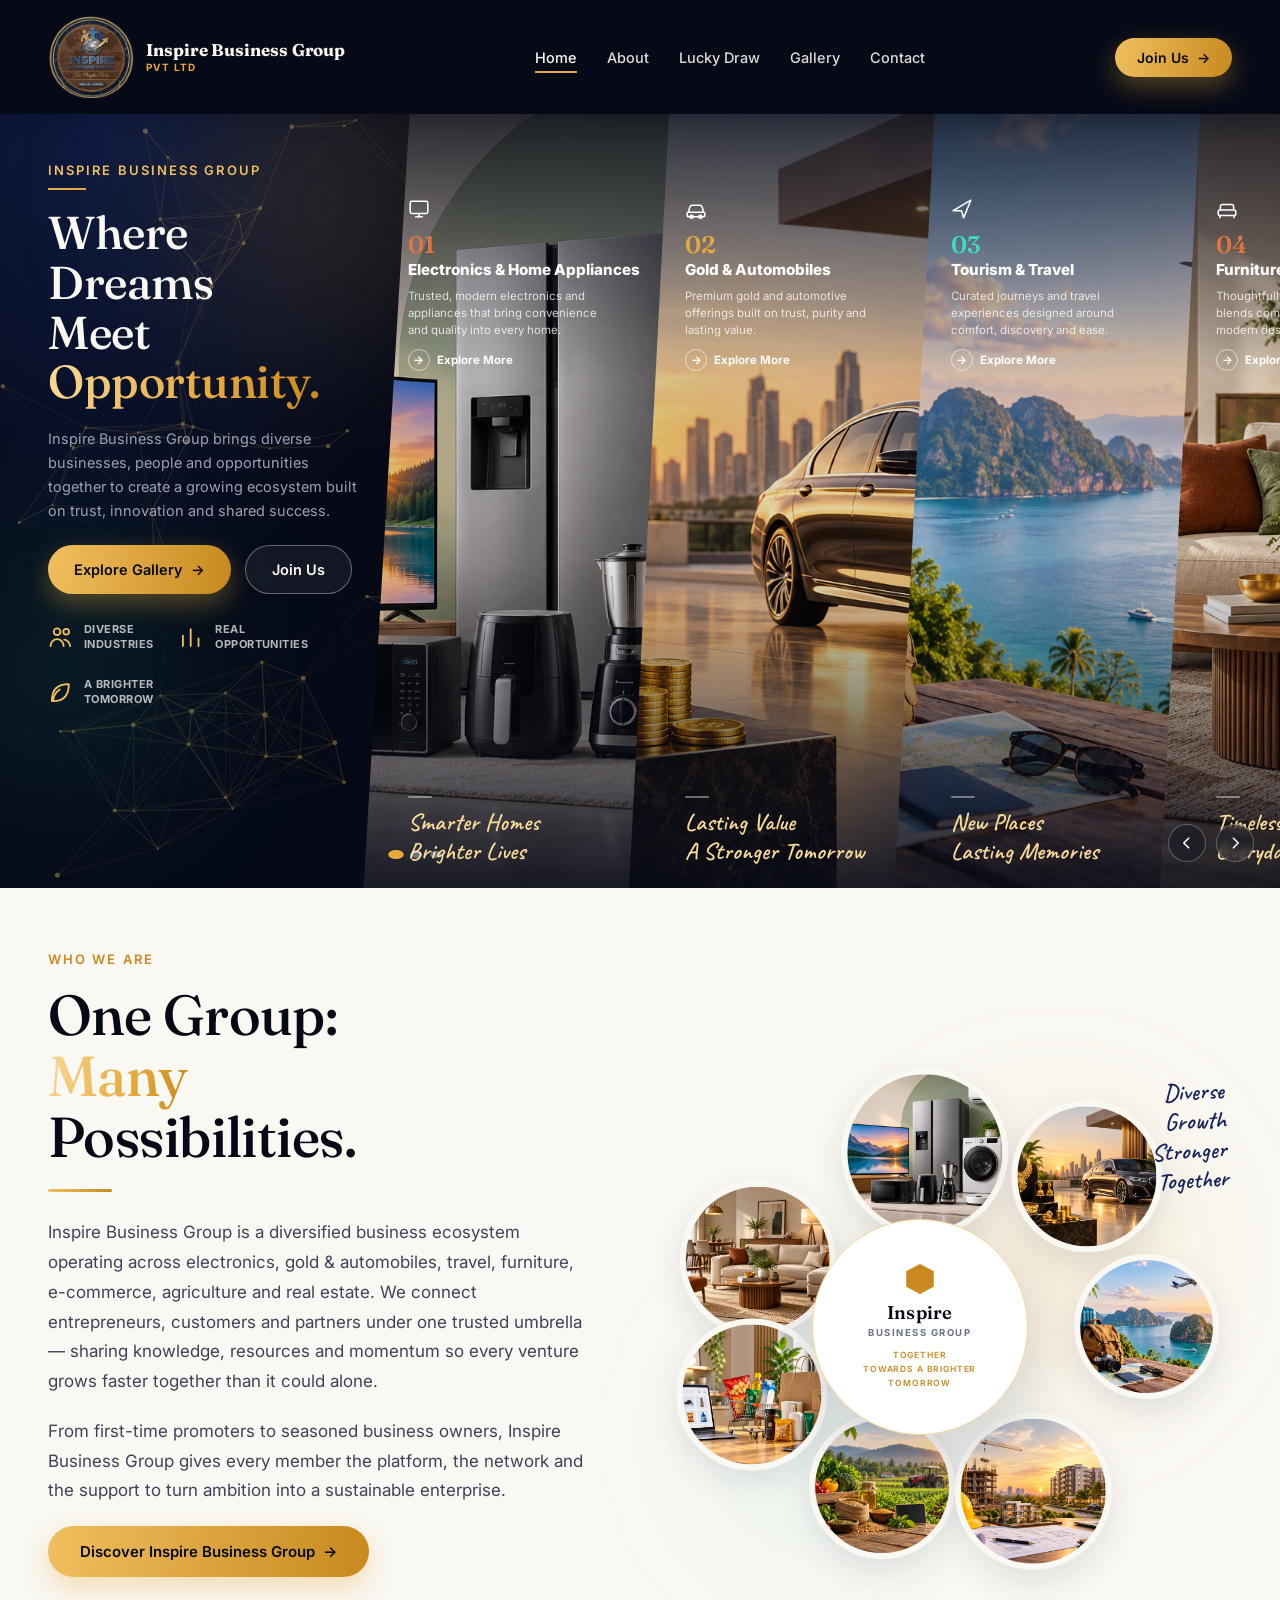
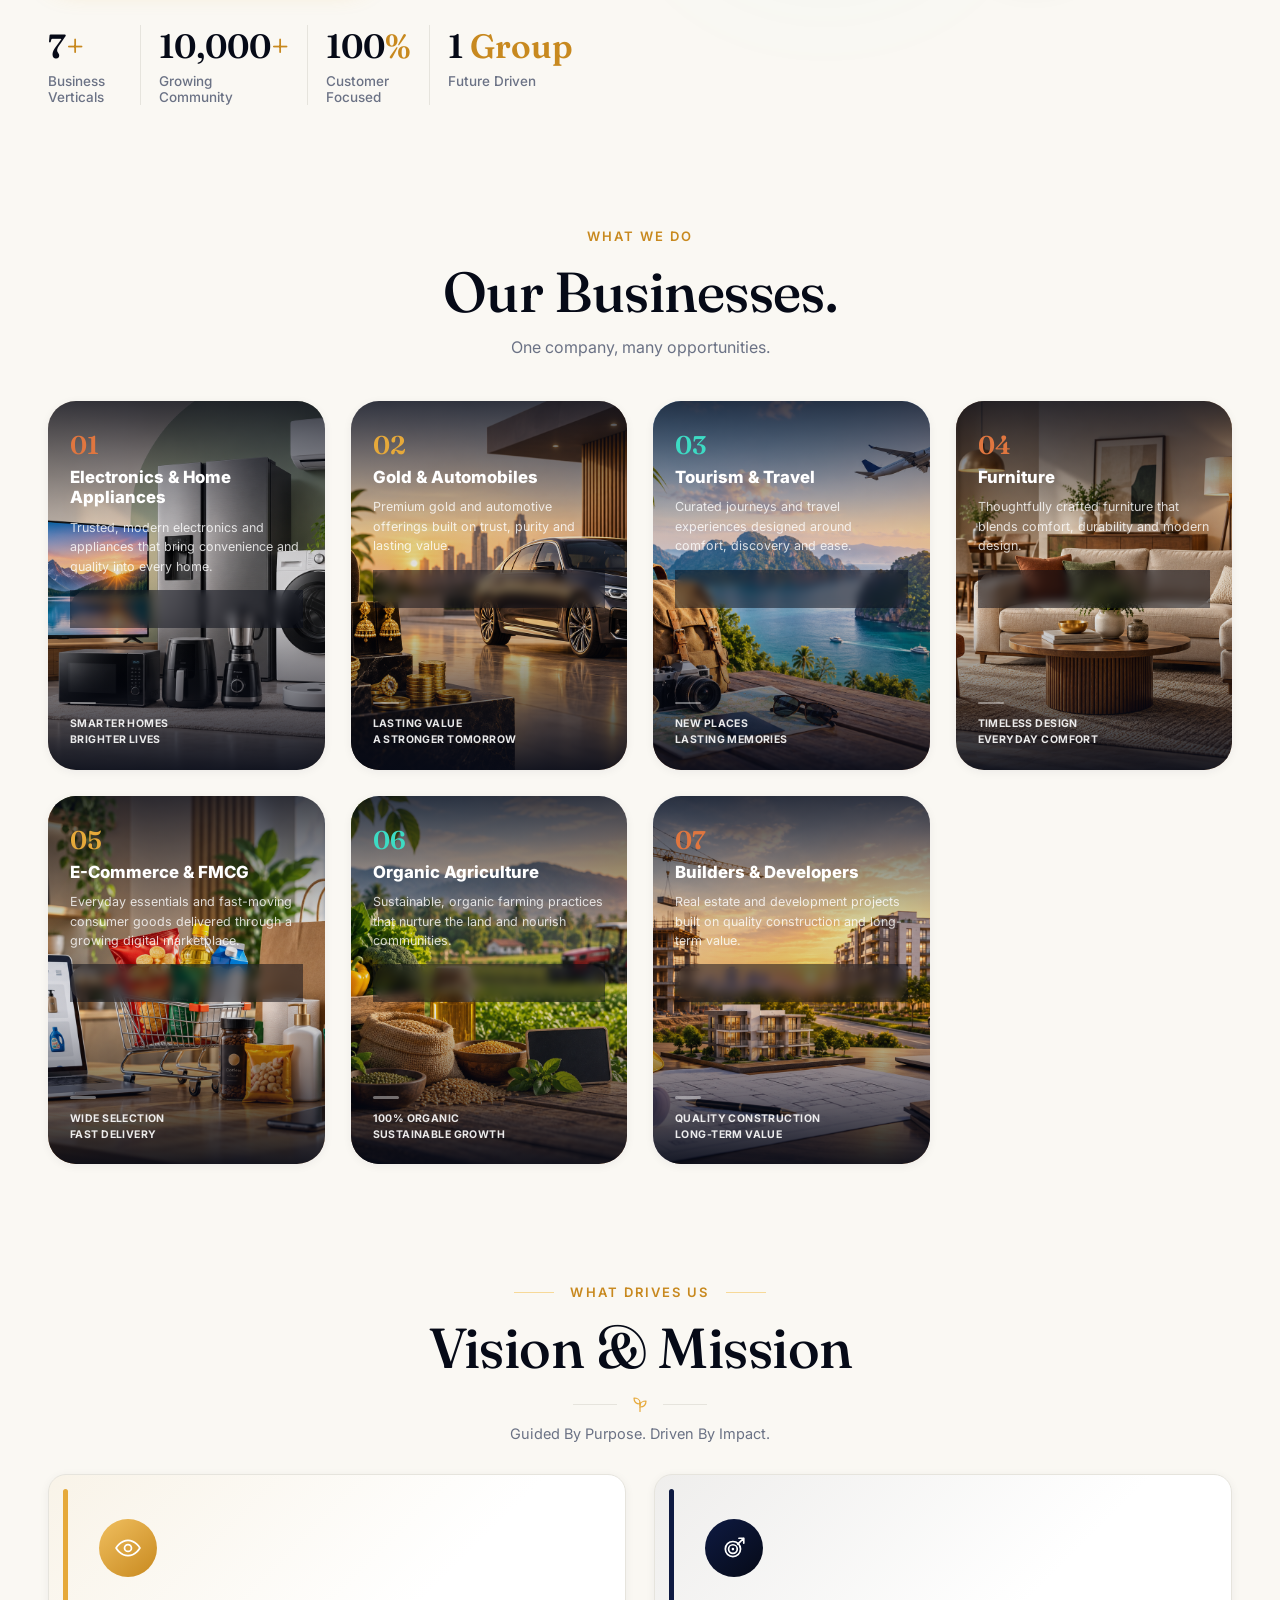
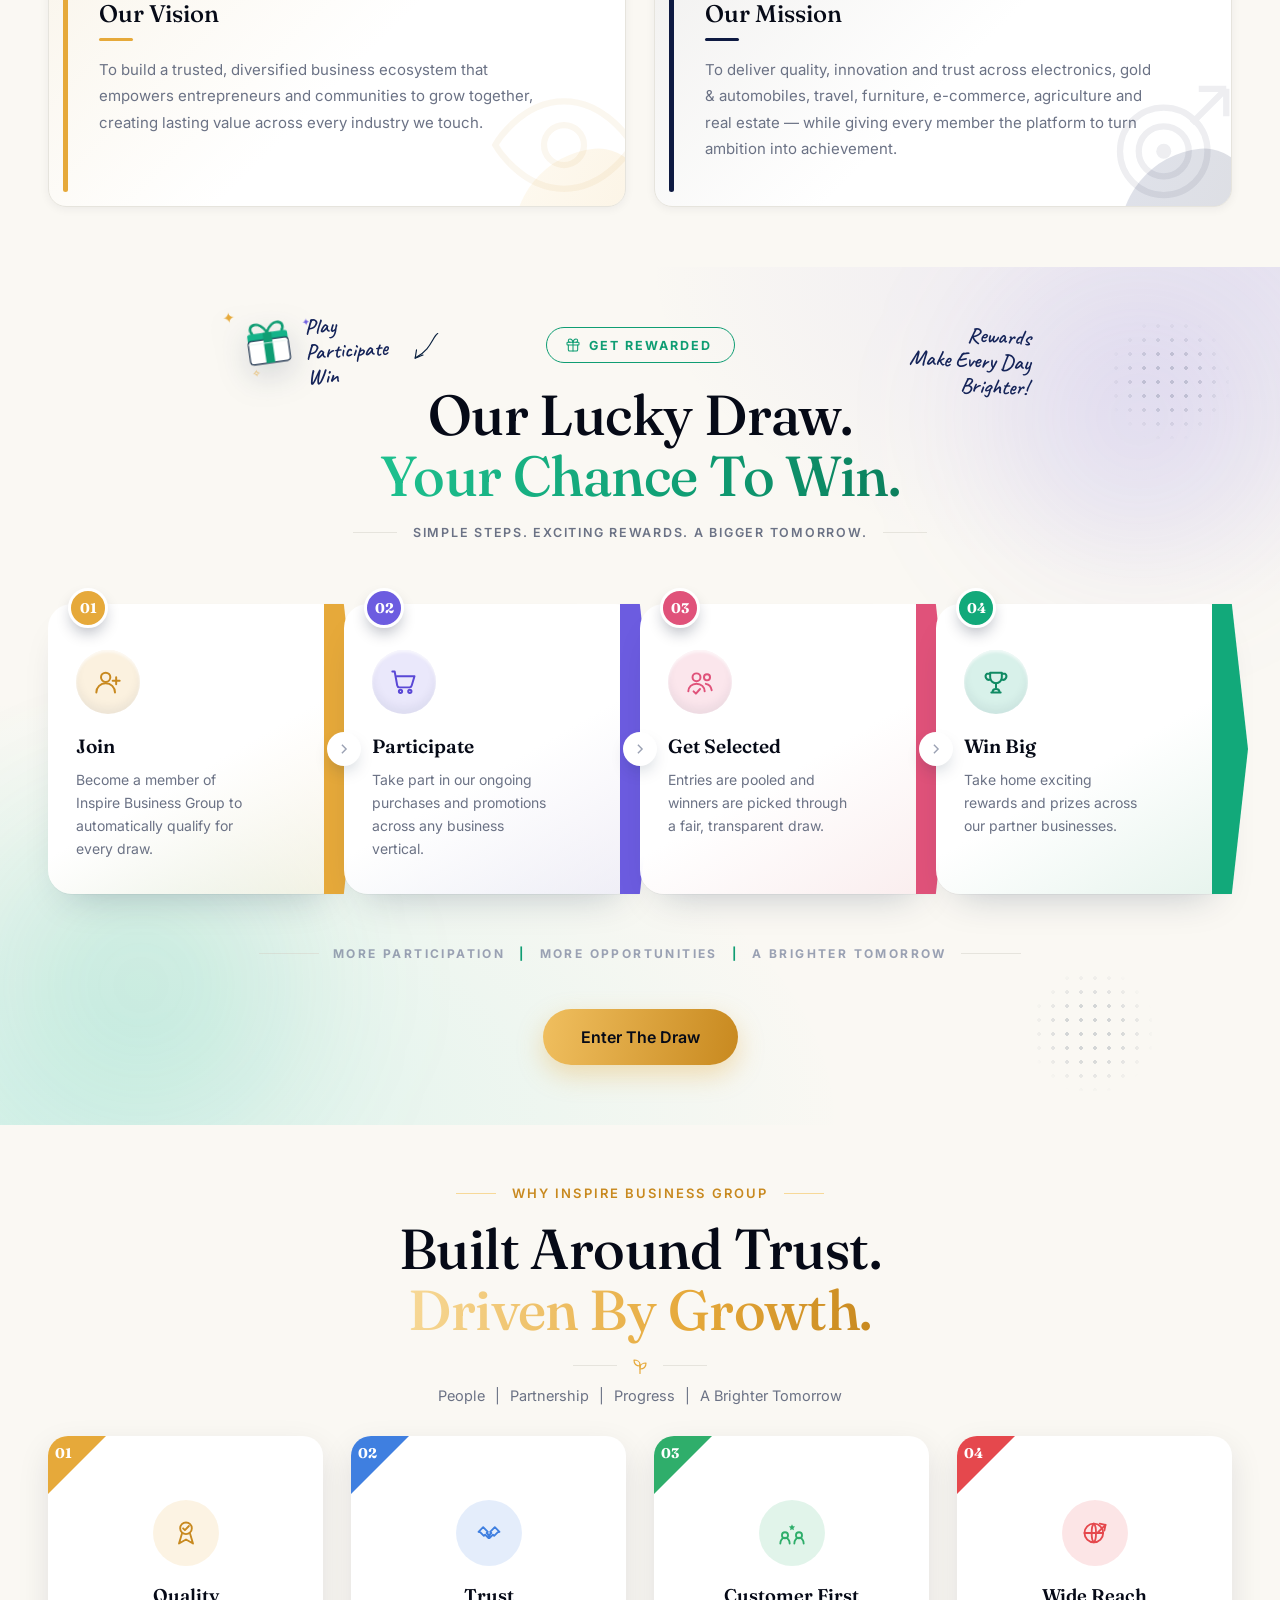
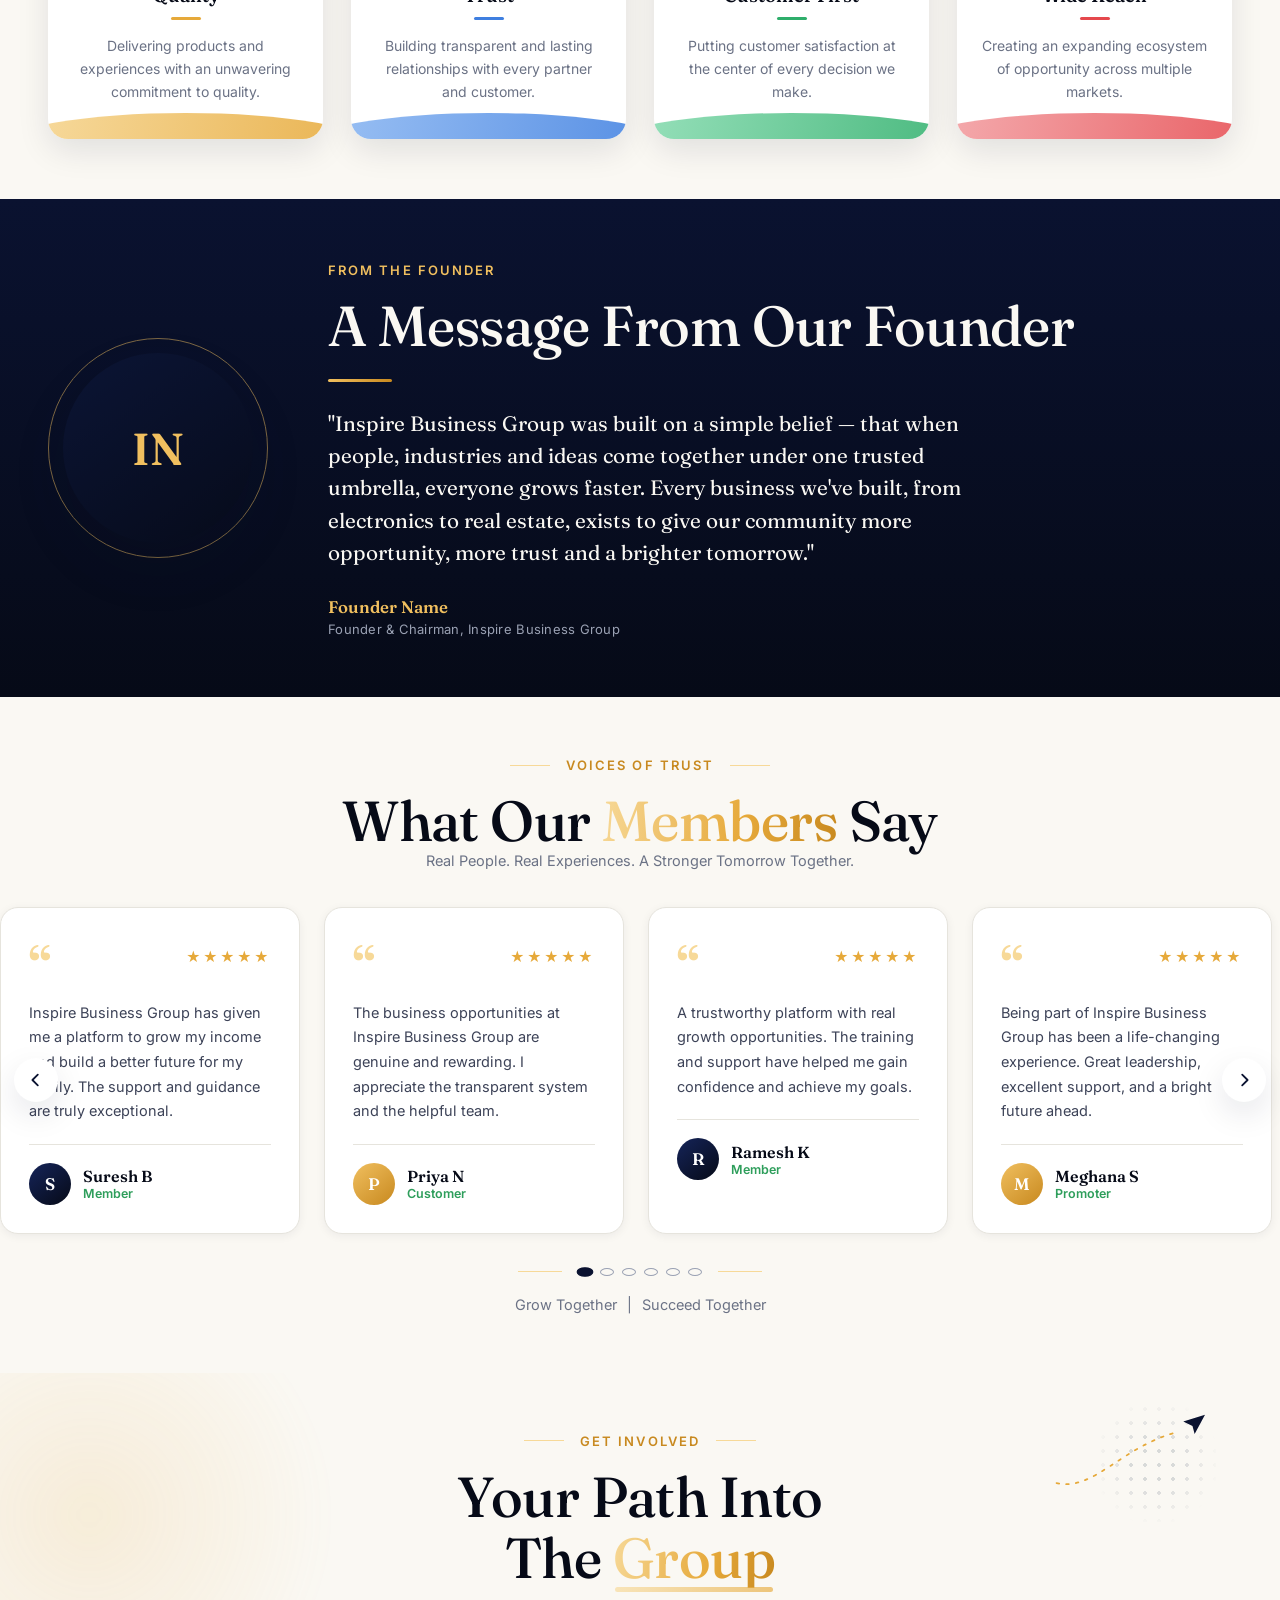
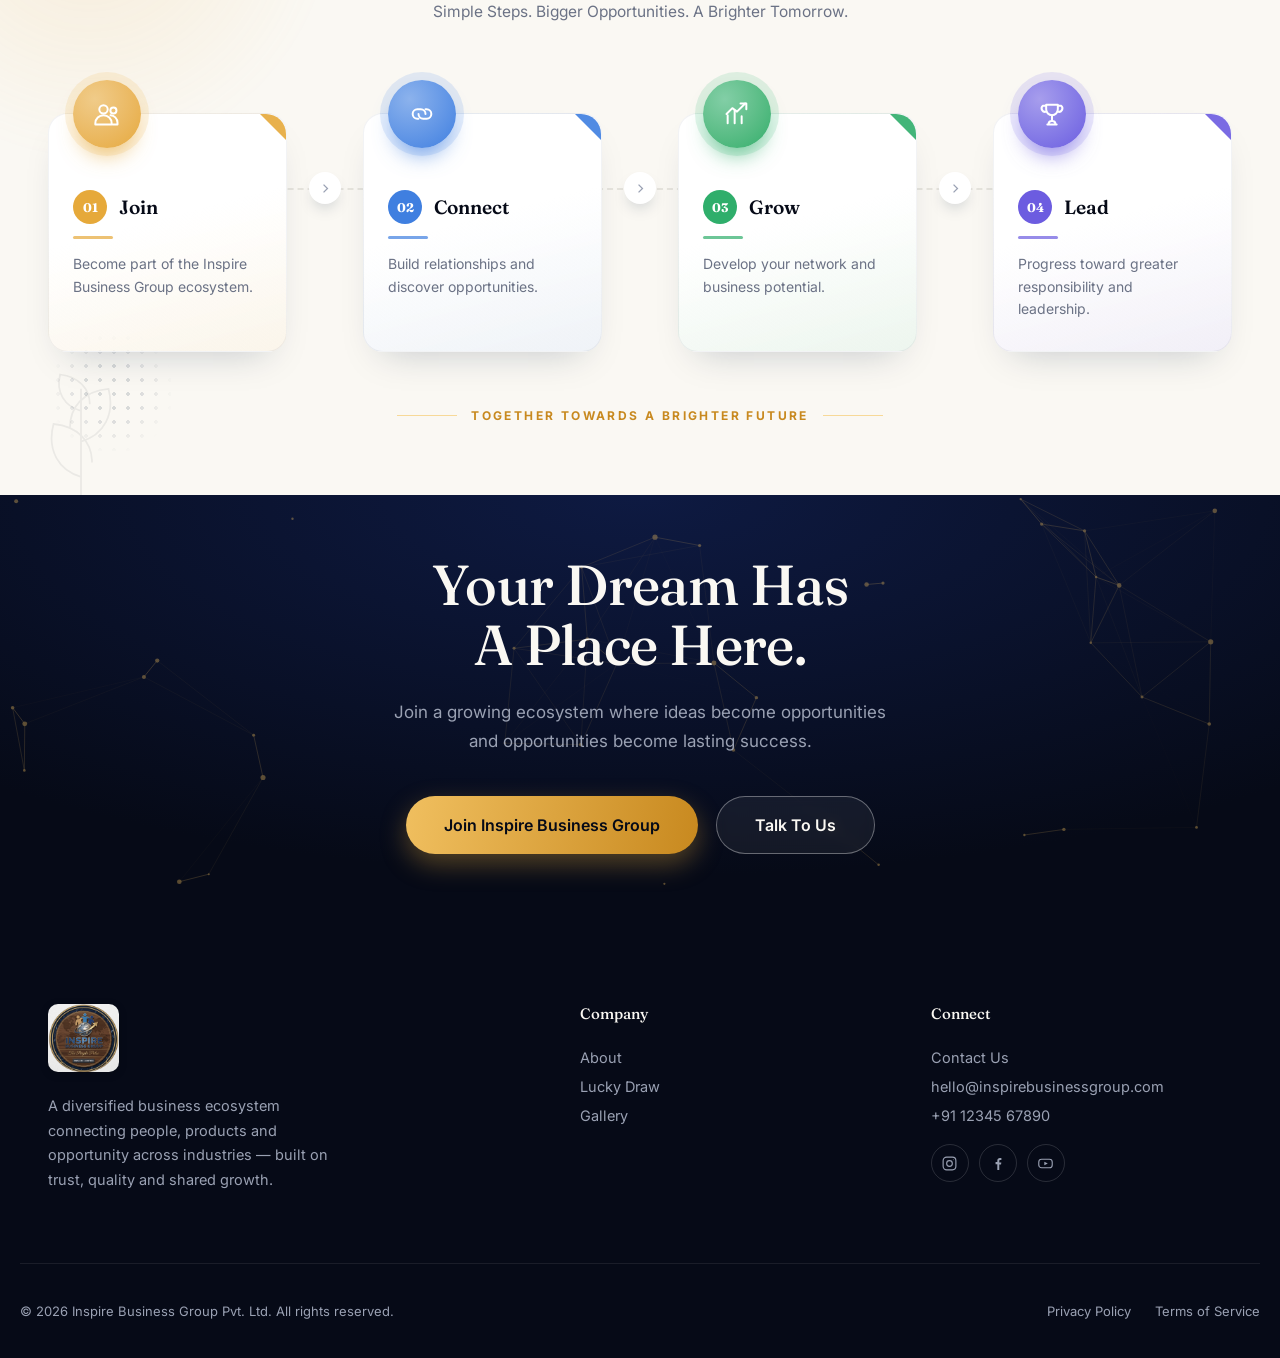
==== commit f2309465: "yes" ====
--- a/index.html
+++ b/index.html
@@ -9,7 +9,7 @@
 <link rel="preconnect" href="https://fonts.gstatic.com" crossorigin>
 <link href="https://fonts.googleapis.com/css2?family=Fraunces:opsz,wght@9..144,300;9..144,400;9..144,500;9..144,600;9..144,700&family=Inter:wght@300;400;500;600;700;800&family=Caveat:wght@600;700&display=swap" rel="stylesheet">
 <link rel="stylesheet" href="css/style.css?v=13" />
-<link rel="icon" href="data:image/svg+xml,%3Csvg xmlns='http://www.w3.org/2000/svg' viewBox='0 0 100 100'%3E%3Cpolygon points='50,3 93,26 93,74 50,97 7,74 7,26' fill='%230F1B45'/%3E%3Cpolygon points='50,18 79,33 79,67 50,82 21,67 21,33' fill='none' stroke='%23E8A93B' stroke-width='4'/%3E%3C/svg%3E">
+<link rel="icon" type="image/png" href="images/logo.png">
 </head>
 <body>
 
@@ -17,7 +17,7 @@
 <header class="nav" id="nav">
   <div class="nav__inner container">
     <a href="#home" class="nav__logo" aria-label="Inspire Business Group Home">
-      <img src="images/logo.png" alt="Inspire Business Group Pvt Ltd" class="nav__logo-img" />
+      <img src="images/logo-transparent.png" alt="Inspire Business Group Pvt Ltd" class="nav__logo-img" />
       <span class="nav__wordmark">
         <span class="nav__wordmark-main">Inspire Business Group</span>
         <span class="nav__wordmark-sub">Pvt Ltd</span>
--- a/css/style.css
+++ b/css/style.css
@@ -170,8 +170,9 @@
 .nav.is-scrolled .nav__wordmark-main{color:var(--navy-900);font-size:15.5px;}
 .hex-mark{width:30px;height:30px;color:var(--navy-800);}
 .hex-mark svg{width:100%;height:100%;fill:currentColor;}
-.nav__logo-img{height:64px;width:auto;border-radius:9px;box-shadow:0 2px 8px rgba(0,0,0,.18);transition:height .35s var(--ease);}
-.nav.is-scrolled .nav__logo-img{height:54px;}
+.nav__logo-img{height:82px;width:auto;border-radius:9px;box-shadow:0 2px 8px rgba(0,0,0,.18);transition:height .35s var(--ease);}
+.nav.is-scrolled .nav__logo-img{height:66px;}
+.nav .nav__logo-img{border-radius:0;box-shadow:none;}
 .nav__logo-img--footer{height:68px;border-radius:10px;}
 
 .nav__links{display:flex;align-items:center;gap:30px;}
@@ -225,15 +226,15 @@
 }
 @media(max-width:600px){
   .nav__logo{gap:9px;}
-  .nav__logo-img{height:42px;}
-  .nav.is-scrolled .nav__logo-img{height:38px;}
+  .nav__logo-img{height:50px;}
+  .nav.is-scrolled .nav__logo-img{height:44px;}
   .nav__wordmark-main{font-size:15.5px;}
   .nav.is-scrolled .nav__wordmark-main{font-size:15.5px;}
   .nav__wordmark-sub{font-size:10px;letter-spacing:.09em;margin-top:1px;}
 }
 @media(max-width:340px){
   .nav__logo{gap:7px;}
-  .nav__logo-img{height:36px;}
+  .nav__logo-img{height:42px;}
   .nav__wordmark-main{font-size:13px;}
   .nav.is-scrolled .nav__wordmark-main{font-size:13px;}
   .nav__wordmark-sub{font-size:8.5px;}
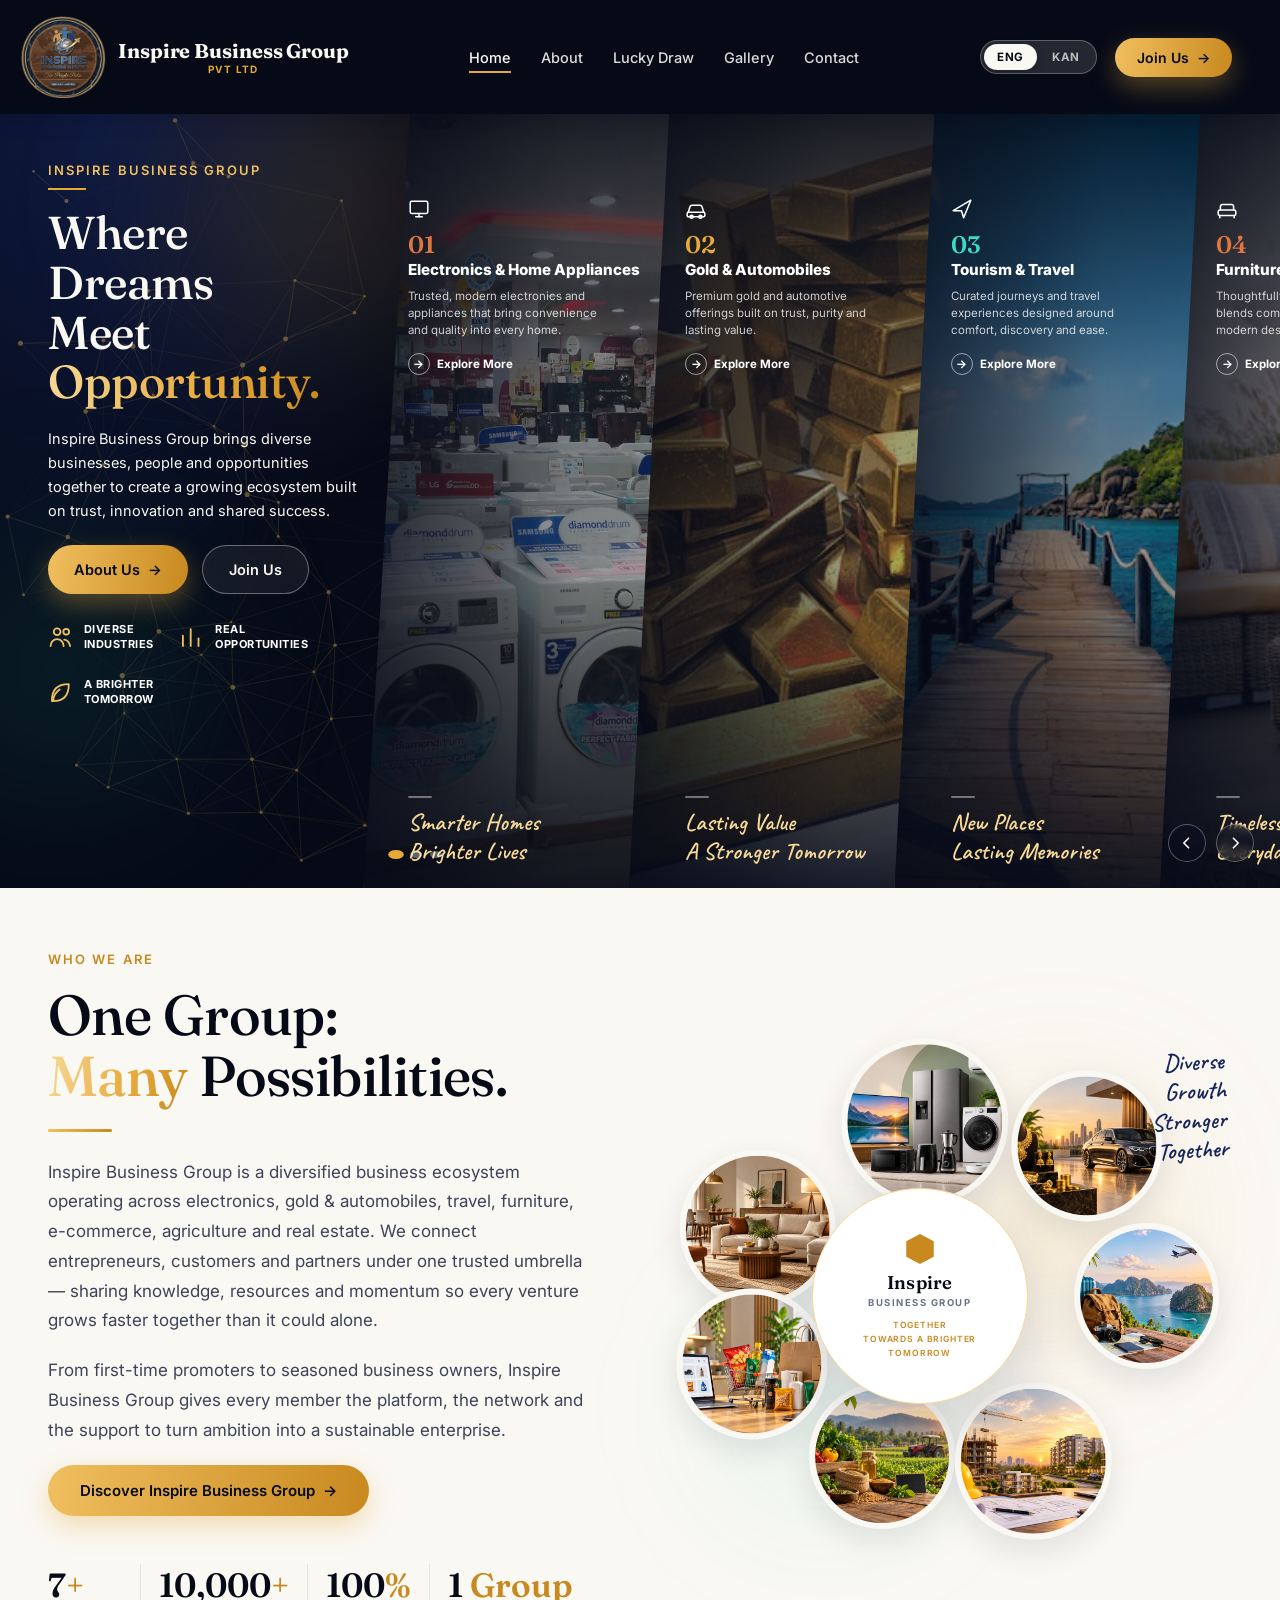
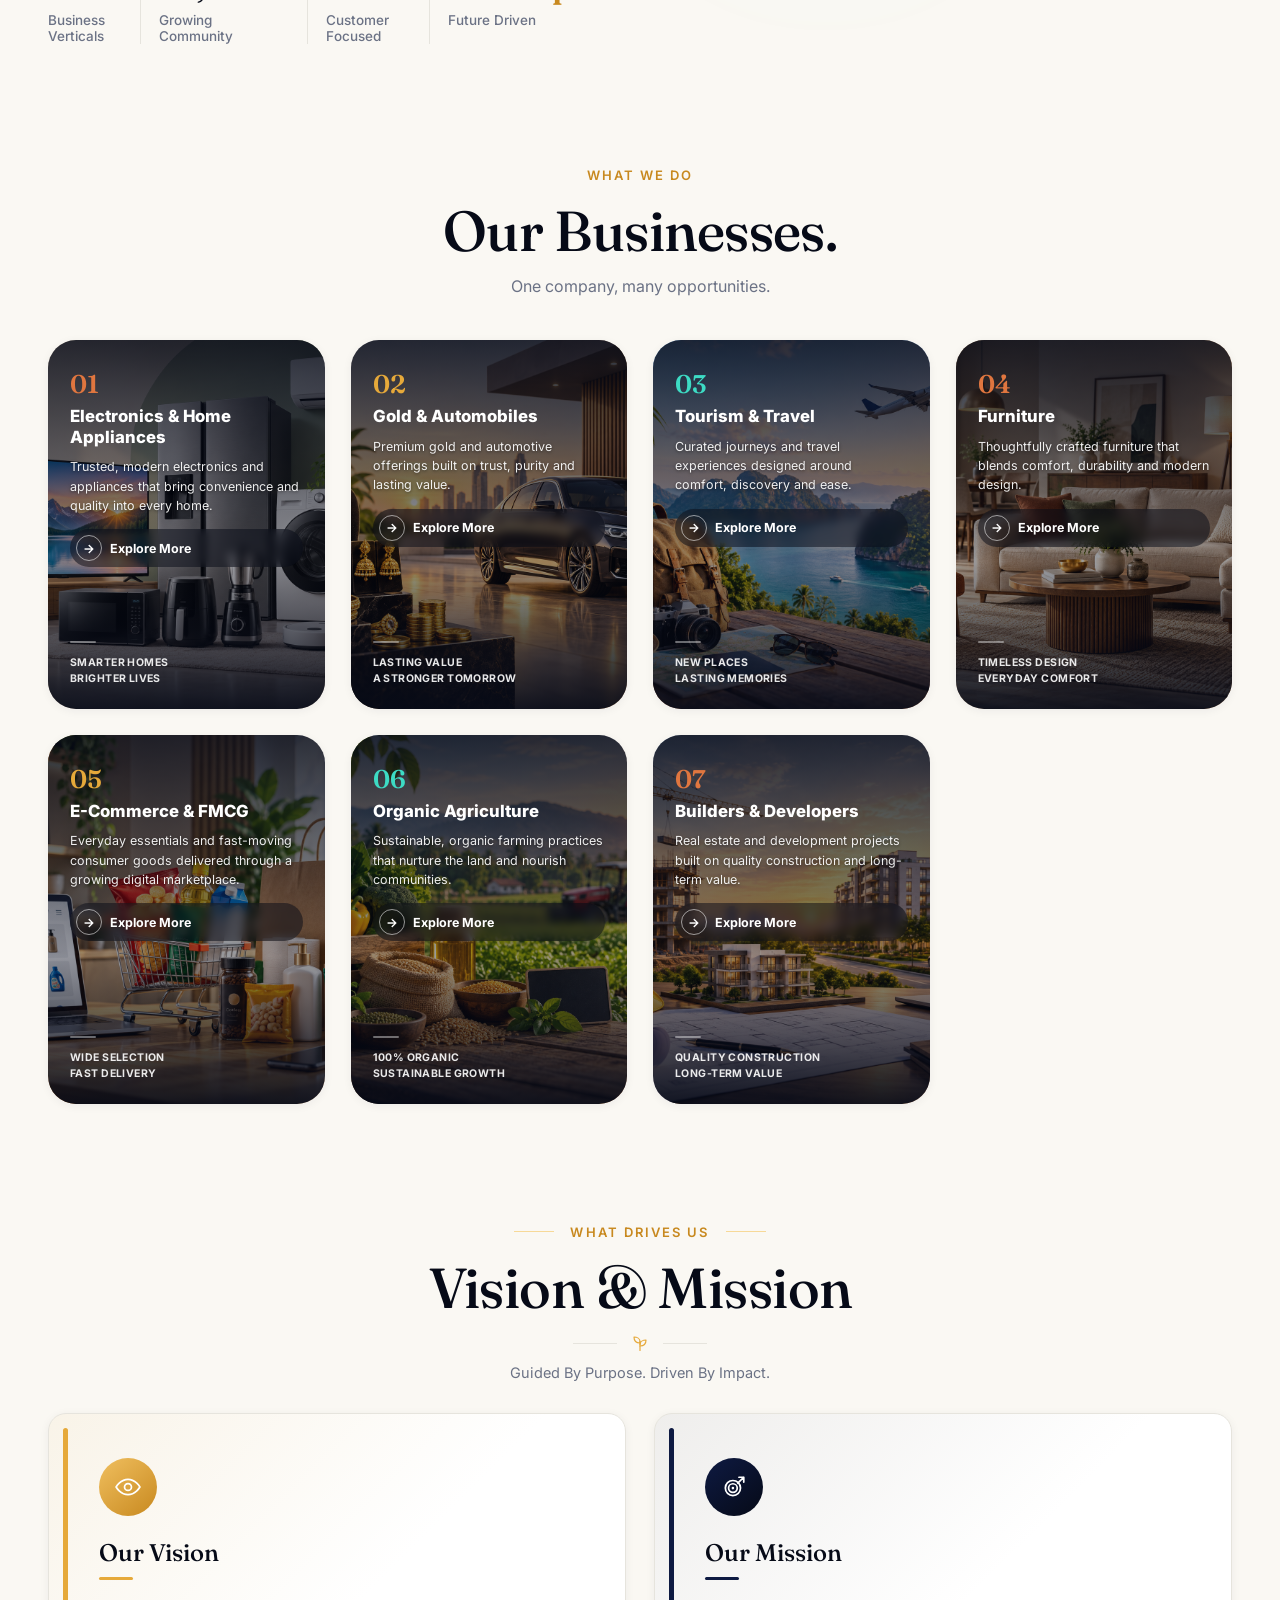
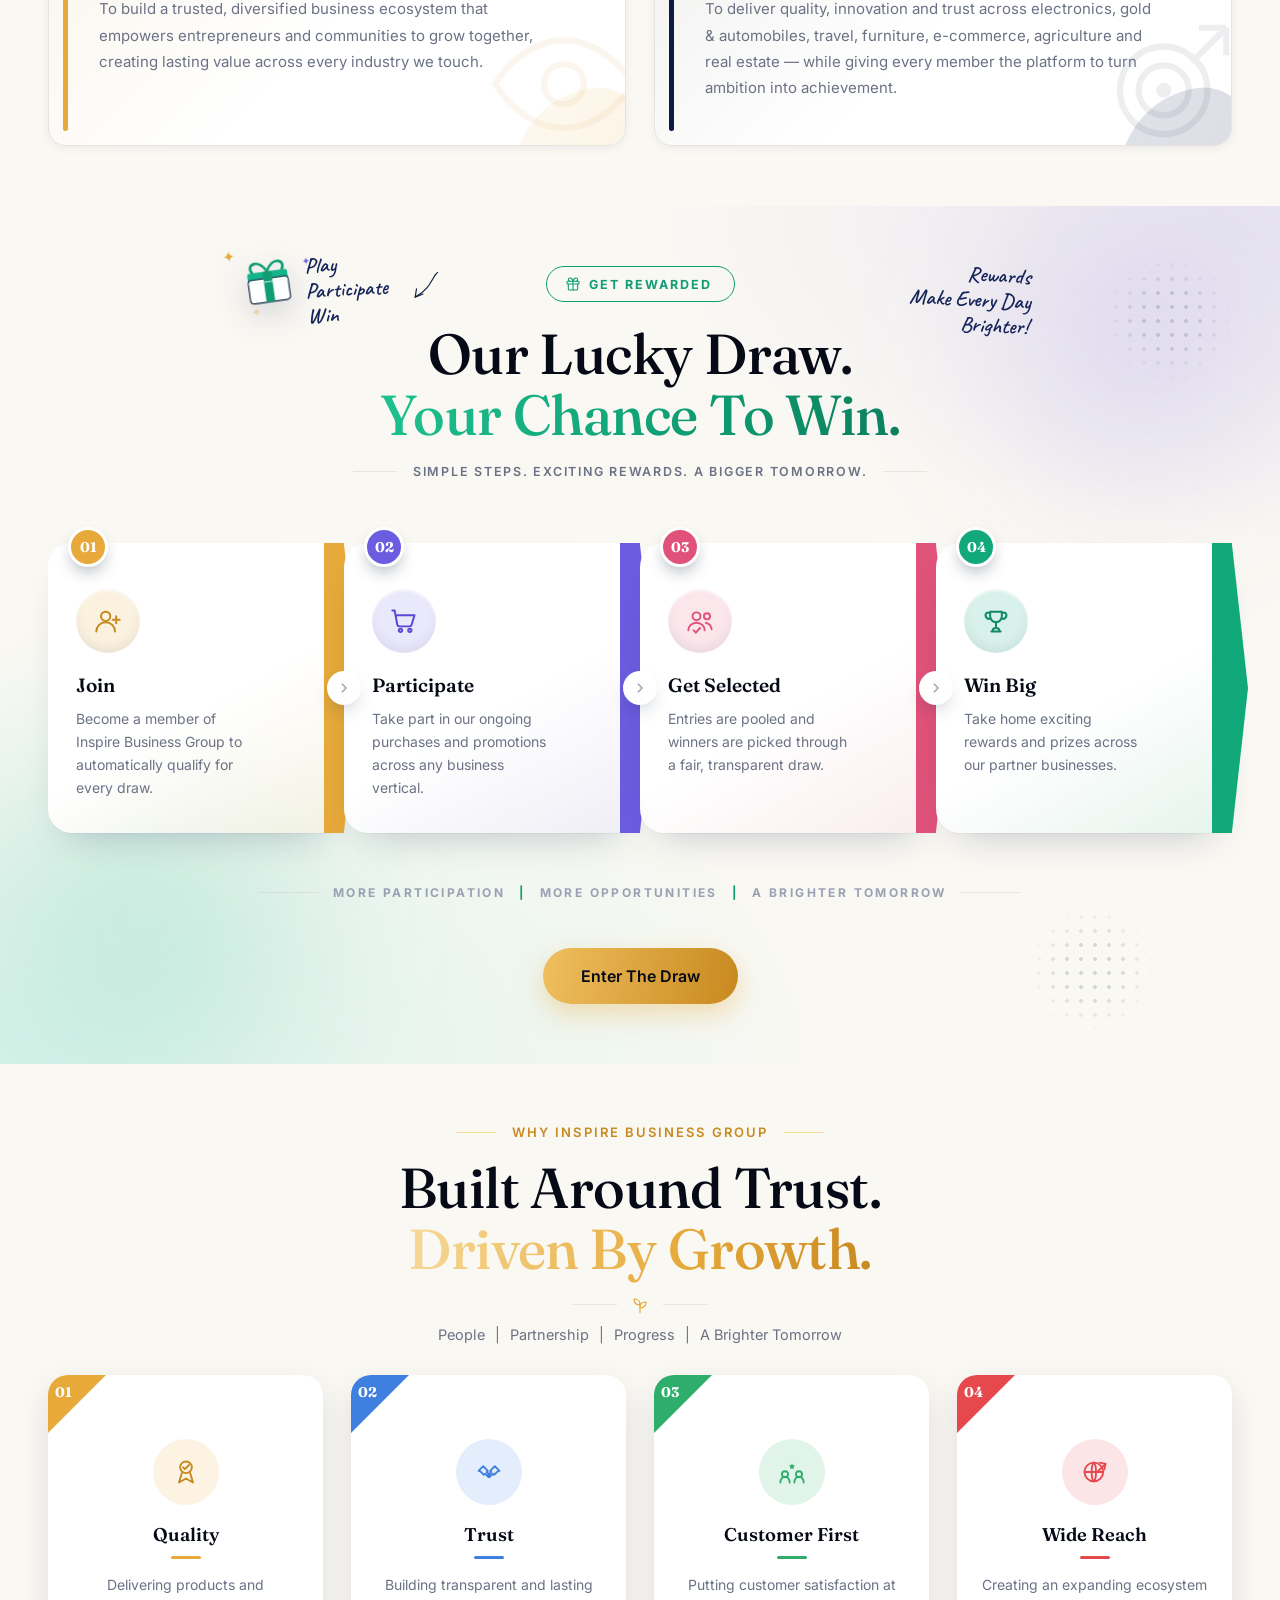
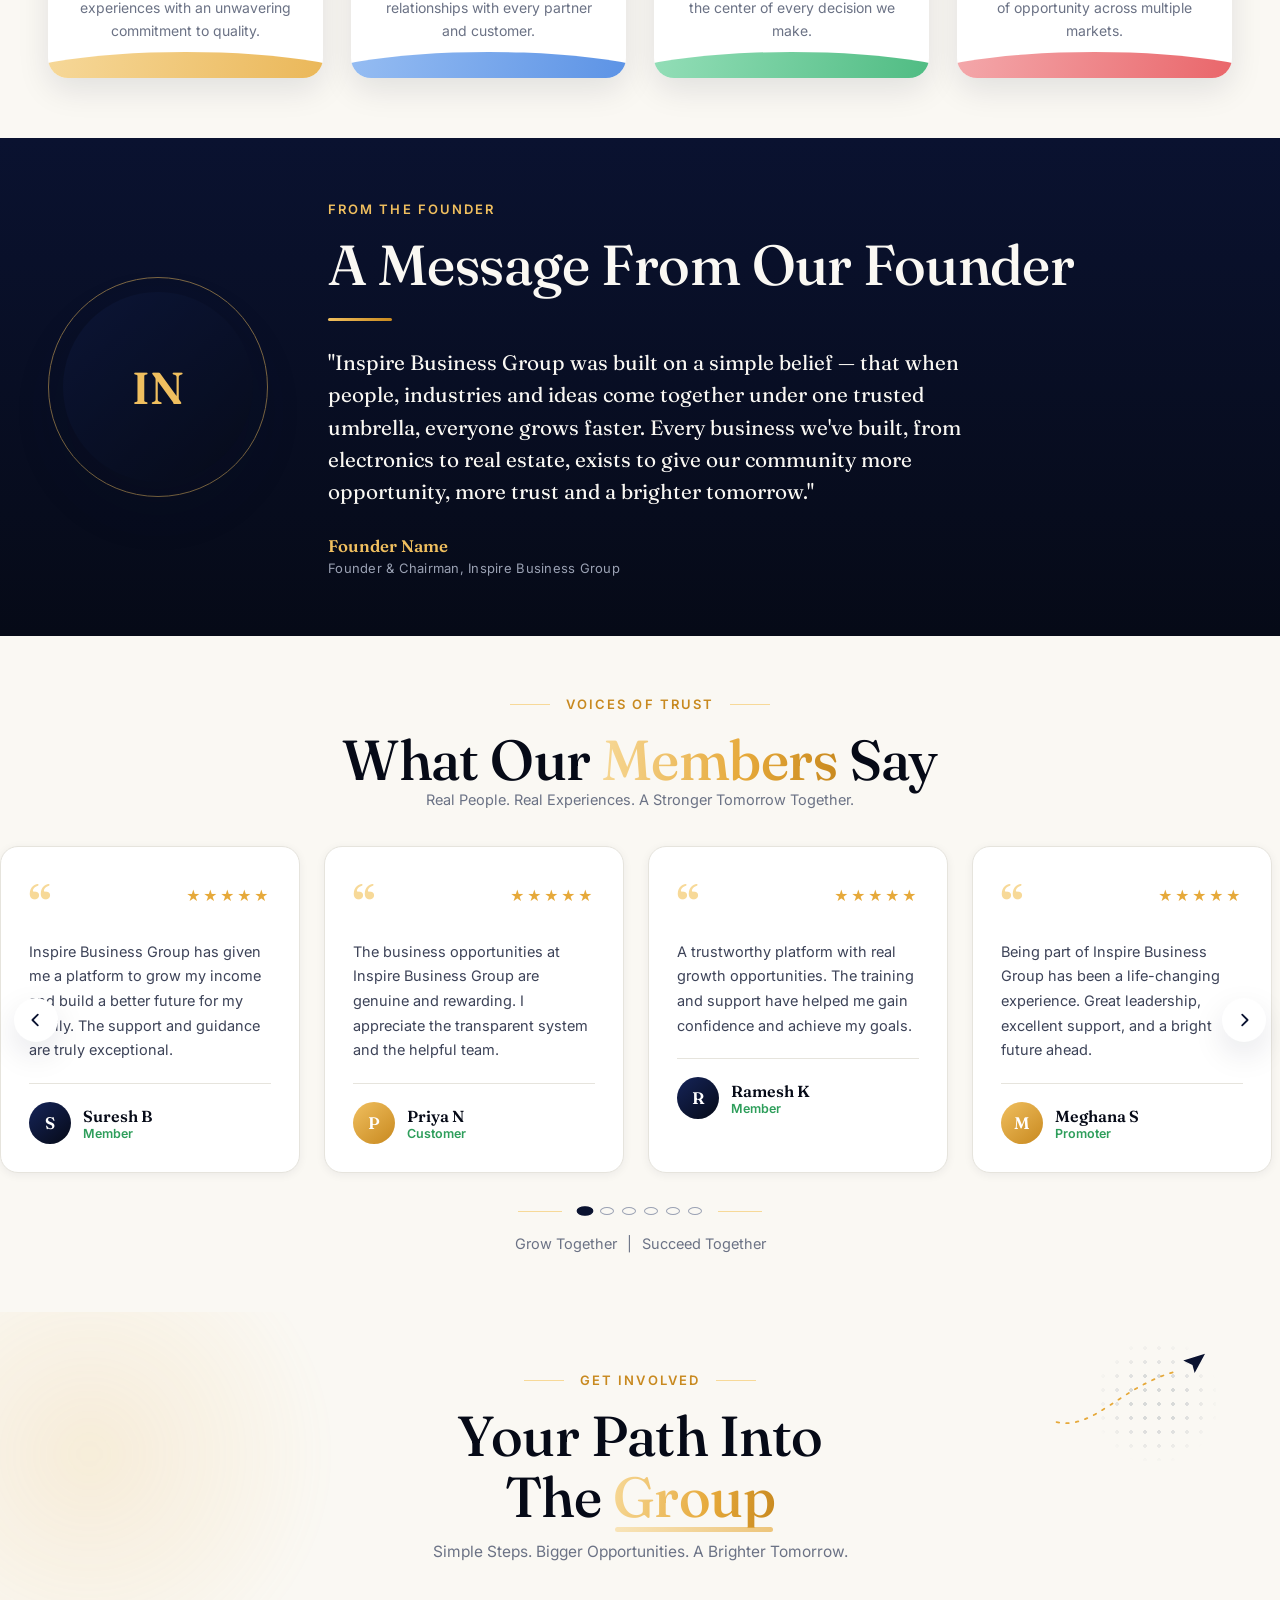
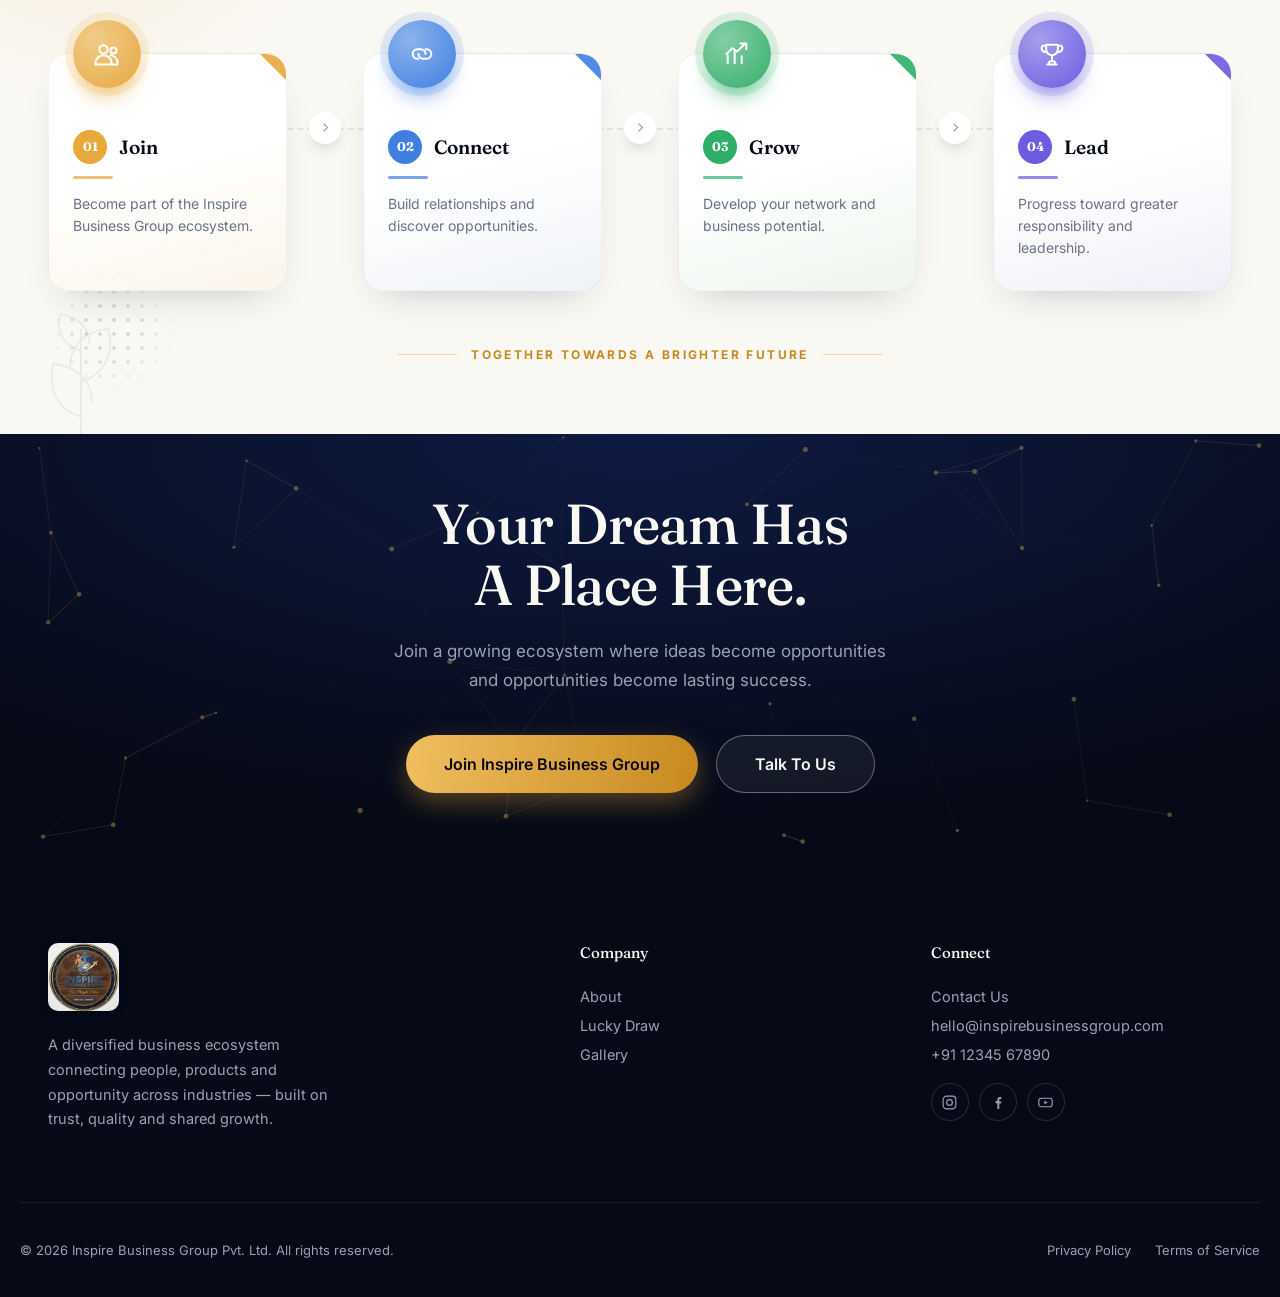
==== commit 01024d85: "yes" ====
--- a/index.html
+++ b/index.html
@@ -8,21 +8,24 @@
 <link rel="preconnect" href="https://fonts.googleapis.com">
 <link rel="preconnect" href="https://fonts.gstatic.com" crossorigin>
 <link href="https://fonts.googleapis.com/css2?family=Fraunces:opsz,wght@9..144,300;9..144,400;9..144,500;9..144,600;9..144,700&family=Inter:wght@300;400;500;600;700;800&family=Caveat:wght@600;700&display=swap" rel="stylesheet">
-<link rel="stylesheet" href="css/style.css?v=13" />
+<link rel="stylesheet" href="css/style.css?v=17" />
 <link rel="icon" type="image/png" href="images/logo.png">
+<script src="js/translate.js?v=1"></script>
 </head>
 <body>
 
 <!-- ================= NAVBAR ================= -->
 <header class="nav" id="nav">
   <div class="nav__inner container">
-    <a href="#home" class="nav__logo" aria-label="Inspire Business Group Home">
-      <img src="images/logo-transparent.png" alt="Inspire Business Group Pvt Ltd" class="nav__logo-img" />
-      <span class="nav__wordmark">
+    <div class="nav__brand">
+      <a href="#home" class="nav__logo" aria-label="Inspire Business Group Home">
+        <img src="images/logo-transparent.png" alt="Inspire Business Group Pvt Ltd" class="nav__logo-img" />
+      </a>
+      <a href="#home" class="nav__wordmark" aria-label="Inspire Business Group Home">
         <span class="nav__wordmark-main">Inspire Business Group</span>
         <span class="nav__wordmark-sub">Pvt Ltd</span>
-      </span>
-    </a>
+      </a>
+    </div>
 
     <nav class="nav__links" id="navLinks">
       <a href="index.html" class="nav__link is-active">Home</a>
@@ -33,6 +36,10 @@
     </nav>
 
     <div class="nav__actions">
+      <div class="lang-toggle" role="group" aria-label="Select language">
+        <button type="button" class="lang-toggle__btn is-active notranslate" data-lang="en" aria-pressed="true">ENG</button>
+        <button type="button" class="lang-toggle__btn notranslate" data-lang="kn" aria-pressed="false">KAN</button>
+      </div>
       <a href="#join" class="btn btn--gold btn--sm">Join Us <span>→</span></a>
       <button class="nav__burger" id="navBurger" aria-label="Toggle menu" aria-expanded="false">
         <span></span><span></span><span></span>
@@ -41,13 +48,19 @@
   </div>
 </header>
 
+<div id="google_translate_element"></div>
+
 <!-- Mobile menu panel -->
 <div class="mobile-menu" id="mobileMenu">
-  <a href="#home" class="mobile-menu__link">Home</a>
-  <a href="#about" class="mobile-menu__link">About</a>
-  <a href="#lucky-draw" class="mobile-menu__link">Lucky Draw</a>
+  <div class="lang-toggle mobile-menu__lang" role="group" aria-label="Select language">
+    <button type="button" class="lang-toggle__btn is-active notranslate" data-lang="en" aria-pressed="true">ENG</button>
+    <button type="button" class="lang-toggle__btn notranslate" data-lang="kn" aria-pressed="false">KAN</button>
+  </div>
+  <a href="index.html" class="mobile-menu__link">Home</a>
+  <a href="about.html" class="mobile-menu__link">About</a>
+  <a href="lucky-draw.html" class="mobile-menu__link">Lucky Draw</a>
   <a href="gallery.html" class="mobile-menu__link">Gallery</a>
-  <a href="#contact" class="mobile-menu__link">Contact</a>
+  <a href="contact.html" class="mobile-menu__link">Contact</a>
   <a href="#join" class="btn btn--gold mobile-menu__cta">Join Us</a>
 </div>
 
@@ -67,7 +80,7 @@
           <h1 class="hero__headline reveal">Where Dreams<br>Meet <span class="text-gold">Opportunity.</span></h1>
           <p class="hero__sub reveal">Inspire Business Group brings diverse businesses, people and opportunities together to create a growing ecosystem built on trust, innovation and shared success.</p>
           <div class="hero__ctas reveal">
-            <a href="gallery.html" class="btn btn--gold">Explore Gallery <span>→</span></a>
+            <a href="about.html" class="btn btn--gold">About Us <span>→</span></a>
             <a href="#join" class="btn btn--ghost">Join Us</a>
           </div>
           <div class="hero__stats reveal">
@@ -102,78 +115,78 @@
         <div class="hero__track" id="heroTrack">
 
           <article class="hero__slide" data-accent="orange">
-            <img class="hero__slide-img" src="images/Electronics%20&amp;%20Home%20Appliances.png" alt="Electronics and home appliances" loading="lazy" />
+            <img class="hero__slide-img" src="images/hero1.png" alt="Electronics and home appliances" loading="lazy" />
             <svg class="hero__slide-icon" viewBox="0 0 20 20"><rect x="2" y="3" width="16" height="11" rx="1.5"/><line x1="7" y1="17" x2="13" y2="17"/><line x1="10" y1="14" x2="10" y2="17"/></svg>
             <span class="hero__slide-num">01</span>
             <h3 class="hero__slide-title">Electronics &amp; Home Appliances</h3>
             <p class="hero__slide-desc">Trusted, modern electronics and appliances that bring convenience and quality into every home.</p>
-            <a href="gallery.html" class="hero__slide-more"><span class="hero__slide-more-icon">→</span>Explore More</a>
+            <a href="javascript:void(0)" class="hero__slide-more"><span class="hero__slide-more-icon">→</span>Explore More</a>
             <span class="hero__slide-divider"></span>
             <p class="hero__slide-tag">Smarter Homes<br>Brighter Lives</p>
           </article>
 
           <article class="hero__slide" data-accent="gold">
-            <img class="hero__slide-img" src="images/Gold%20&amp;%20Automobiles.png" alt="Gold and automobiles" loading="lazy" />
+            <img class="hero__slide-img" src="images/hero2.png" alt="Gold and automobiles" loading="lazy" />
             <svg class="hero__slide-icon" viewBox="0 0 20 20"><path d="M3 13l1.5-5A2 2 0 016.4 6.5h7.2A2 2 0 0115.5 8L17 13"/><rect x="2" y="13" width="16" height="4" rx="1"/><circle cx="6" cy="17" r="1.4"/><circle cx="14" cy="17" r="1.4"/></svg>
             <span class="hero__slide-num">02</span>
             <h3 class="hero__slide-title">Gold &amp; Automobiles</h3>
             <p class="hero__slide-desc">Premium gold and automotive offerings built on trust, purity and lasting value.</p>
-            <a href="gallery.html" class="hero__slide-more"><span class="hero__slide-more-icon">→</span>Explore More</a>
+            <a href="javascript:void(0)" class="hero__slide-more"><span class="hero__slide-more-icon">→</span>Explore More</a>
             <span class="hero__slide-divider"></span>
             <p class="hero__slide-tag">Lasting Value<br>A Stronger Tomorrow</p>
           </article>
 
           <article class="hero__slide" data-accent="teal">
-            <img class="hero__slide-img" src="images/Tourism%20&amp;%20Travel.png" alt="Tourism and travel" loading="lazy" />
+            <img class="hero__slide-img" src="images/hero3.png" alt="Tourism and travel" loading="lazy" />
             <svg class="hero__slide-icon" viewBox="0 0 20 20"><path d="M2 11.5L18 2l-6.5 16-2-6.5L2 11.5z"/></svg>
             <span class="hero__slide-num">03</span>
             <h3 class="hero__slide-title">Tourism &amp; Travel</h3>
             <p class="hero__slide-desc">Curated journeys and travel experiences designed around comfort, discovery and ease.</p>
-            <a href="gallery.html" class="hero__slide-more"><span class="hero__slide-more-icon">→</span>Explore More</a>
+            <a href="javascript:void(0)" class="hero__slide-more"><span class="hero__slide-more-icon">→</span>Explore More</a>
             <span class="hero__slide-divider"></span>
             <p class="hero__slide-tag">New Places<br>Lasting Memories</p>
           </article>
 
           <article class="hero__slide" data-accent="orange">
-            <img class="hero__slide-img" src="images/Furniture.png" alt="Modern furniture" loading="lazy" />
+            <img class="hero__slide-img" src="images/hero4.png" alt="Modern furniture" loading="lazy" />
             <svg class="hero__slide-icon" viewBox="0 0 20 20"><path d="M4 11V8a2 2 0 012-2h8a2 2 0 012 2v3"/><rect x="2" y="11" width="16" height="5" rx="1.4"/><line x1="3.5" y1="16" x2="3.5" y2="18"/><line x1="16.5" y1="16" x2="16.5" y2="18"/></svg>
             <span class="hero__slide-num">04</span>
             <h3 class="hero__slide-title">Furniture</h3>
             <p class="hero__slide-desc">Thoughtfully crafted furniture that blends comfort, durability and modern design.</p>
-            <a href="gallery.html" class="hero__slide-more"><span class="hero__slide-more-icon">→</span>Explore More</a>
+            <a href="javascript:void(0)" class="hero__slide-more"><span class="hero__slide-more-icon">→</span>Explore More</a>
             <span class="hero__slide-divider"></span>
             <p class="hero__slide-tag">Timeless Design<br>Everyday Comfort</p>
           </article>
 
           <article class="hero__slide" data-accent="gold">
-            <img class="hero__slide-img" src="images/E-Commerce%20&amp;%20FMCG.png" alt="E-commerce and FMCG" loading="lazy" />
+            <img class="hero__slide-img" src="images/hero5.png" alt="E-commerce and FMCG" loading="lazy" />
             <svg class="hero__slide-icon" viewBox="0 0 20 20"><circle cx="7" cy="17" r="1.3"/><circle cx="15" cy="17" r="1.3"/><path d="M2 3h2l1.6 9.4a1.6 1.6 0 001.6 1.3h7a1.6 1.6 0 001.6-1.3L17.5 6H5"/></svg>
             <span class="hero__slide-num">05</span>
             <h3 class="hero__slide-title">E-Commerce &amp; FMCG</h3>
             <p class="hero__slide-desc">Everyday essentials and fast-moving consumer goods delivered through a growing digital marketplace.</p>
-            <a href="gallery.html" class="hero__slide-more"><span class="hero__slide-more-icon">→</span>Explore More</a>
+            <a href="javascript:void(0)" class="hero__slide-more"><span class="hero__slide-more-icon">→</span>Explore More</a>
             <span class="hero__slide-divider"></span>
             <p class="hero__slide-tag">Wide Selection<br>Fast Delivery</p>
           </article>
 
           <article class="hero__slide" data-accent="teal">
-            <img class="hero__slide-img" src="images/Organic%20Agriculture.png" alt="Organic agriculture" loading="lazy" />
+            <img class="hero__slide-img" src="images/hero6.png" alt="Organic agriculture" loading="lazy" />
             <svg class="hero__slide-icon" viewBox="0 0 20 20"><path d="M4 17c8 0 12-4 12-13-9 0-13 4-13 13"/><path d="M4 17c0-4 2-7 5-9"/></svg>
             <span class="hero__slide-num">06</span>
             <h3 class="hero__slide-title">Organic Agriculture</h3>
             <p class="hero__slide-desc">Sustainable, organic farming practices that nurture the land and nourish communities.</p>
-            <a href="gallery.html" class="hero__slide-more"><span class="hero__slide-more-icon">→</span>Explore More</a>
+            <a href="javascript:void(0)" class="hero__slide-more"><span class="hero__slide-more-icon">→</span>Explore More</a>
             <span class="hero__slide-divider"></span>
             <p class="hero__slide-tag">100% Organic<br>Sustainable Growth</p>
           </article>
 
           <article class="hero__slide" data-accent="orange">
-            <img class="hero__slide-img" src="images/Builders%20&amp;%20Developers.png" alt="Real estate and property development" loading="lazy" />
+            <img class="hero__slide-img" src="images/hero7.png" alt="Real estate and property development" loading="lazy" />
             <svg class="hero__slide-icon" viewBox="0 0 20 20"><rect x="4" y="2" width="12" height="16" rx="1"/><line x1="7" y1="6" x2="9" y2="6"/><line x1="11" y1="6" x2="13" y2="6"/><line x1="7" y1="9.5" x2="9" y2="9.5"/><line x1="11" y1="9.5" x2="13" y2="9.5"/><line x1="7" y1="13" x2="9" y2="13"/><line x1="11" y1="13" x2="13" y2="13"/></svg>
             <span class="hero__slide-num">07</span>
             <h3 class="hero__slide-title">Builders &amp; Developers</h3>
             <p class="hero__slide-desc">Real estate and development projects built on quality construction and long-term value.</p>
-            <a href="gallery.html" class="hero__slide-more"><span class="hero__slide-more-icon">→</span>Explore More</a>
+            <a href="javascript:void(0)" class="hero__slide-more"><span class="hero__slide-more-icon">→</span>Explore More</a>
             <span class="hero__slide-divider"></span>
             <p class="hero__slide-tag">Quality Construction<br>Long-Term Value</p>
           </article>
@@ -192,12 +205,12 @@
     <div class="container intro__grid">
       <div class="intro__content reveal">
         <p class="eyebrow">Who We Are</p>
-        <h2 class="display-heading">One Group:<br><span class="text-gold">Many</span><br>Possibilities.</h2>
+        <h2 class="display-heading">One Group:<br><span class="text-gold">Many</span> Possibilities.</h2>
         <span class="intro__rule" aria-hidden="true"></span>
 
         <p class="intro__text">Inspire Business Group is a diversified business ecosystem operating across electronics, gold &amp; automobiles, travel, furniture, e-commerce, agriculture and real estate. We connect entrepreneurs, customers and partners under one trusted umbrella — sharing knowledge, resources and momentum so every venture grows faster together than it could alone.</p>
         <p class="intro__text">From first-time promoters to seasoned business owners, Inspire Business Group gives every member the platform, the network and the support to turn ambition into a sustainable enterprise.</p>
-        <a href="gallery.html" class="btn btn--gold">Discover Inspire Business Group <span>→</span></a>
+        <a href="about.html" class="btn btn--gold">Discover Inspire Business Group <span>→</span></a>
 
         <div class="stats">
           <div class="stat">
@@ -276,7 +289,7 @@
           <span class="biz-card__num">01</span>
           <h3 class="biz-card__title">Electronics &amp; Home Appliances</h3>
           <p class="biz-card__desc">Trusted, modern electronics and appliances that bring convenience and quality into every home.</p>
-          <a href="gallery.html" class="biz-card__more"><span class="biz-card__more-icon">→</span>Explore More</a>
+          <a href="javascript:void(0)" class="biz-card__more"><span class="biz-card__more-icon">→</span>Explore More</a>
           <span class="biz-card__divider"></span>
           <p class="biz-card__tag">Smarter Homes<br>Brighter Lives</p>
         </article>
@@ -286,7 +299,7 @@
           <span class="biz-card__num">02</span>
           <h3 class="biz-card__title">Gold &amp; Automobiles</h3>
           <p class="biz-card__desc">Premium gold and automotive offerings built on trust, purity and lasting value.</p>
-          <a href="gallery.html" class="biz-card__more"><span class="biz-card__more-icon">→</span>Explore More</a>
+          <a href="javascript:void(0)" class="biz-card__more"><span class="biz-card__more-icon">→</span>Explore More</a>
           <span class="biz-card__divider"></span>
           <p class="biz-card__tag">Lasting Value<br>A Stronger Tomorrow</p>
         </article>
@@ -296,7 +309,7 @@
           <span class="biz-card__num">03</span>
           <h3 class="biz-card__title">Tourism &amp; Travel</h3>
           <p class="biz-card__desc">Curated journeys and travel experiences designed around comfort, discovery and ease.</p>
-          <a href="gallery.html" class="biz-card__more"><span class="biz-card__more-icon">→</span>Explore More</a>
+          <a href="javascript:void(0)" class="biz-card__more"><span class="biz-card__more-icon">→</span>Explore More</a>
           <span class="biz-card__divider"></span>
           <p class="biz-card__tag">New Places<br>Lasting Memories</p>
         </article>
@@ -306,7 +319,7 @@
           <span class="biz-card__num">04</span>
           <h3 class="biz-card__title">Furniture</h3>
           <p class="biz-card__desc">Thoughtfully crafted furniture that blends comfort, durability and modern design.</p>
-          <a href="gallery.html" class="biz-card__more"><span class="biz-card__more-icon">→</span>Explore More</a>
+          <a href="javascript:void(0)" class="biz-card__more"><span class="biz-card__more-icon">→</span>Explore More</a>
           <span class="biz-card__divider"></span>
           <p class="biz-card__tag">Timeless Design<br>Everyday Comfort</p>
         </article>
@@ -316,7 +329,7 @@
           <span class="biz-card__num">05</span>
           <h3 class="biz-card__title">E-Commerce &amp; FMCG</h3>
           <p class="biz-card__desc">Everyday essentials and fast-moving consumer goods delivered through a growing digital marketplace.</p>
-          <a href="gallery.html" class="biz-card__more"><span class="biz-card__more-icon">→</span>Explore More</a>
+          <a href="javascript:void(0)" class="biz-card__more"><span class="biz-card__more-icon">→</span>Explore More</a>
           <span class="biz-card__divider"></span>
           <p class="biz-card__tag">Wide Selection<br>Fast Delivery</p>
         </article>
@@ -326,7 +339,7 @@
           <span class="biz-card__num">06</span>
           <h3 class="biz-card__title">Organic Agriculture</h3>
           <p class="biz-card__desc">Sustainable, organic farming practices that nurture the land and nourish communities.</p>
-          <a href="gallery.html" class="biz-card__more"><span class="biz-card__more-icon">→</span>Explore More</a>
+          <a href="javascript:void(0)" class="biz-card__more"><span class="biz-card__more-icon">→</span>Explore More</a>
           <span class="biz-card__divider"></span>
           <p class="biz-card__tag">100% Organic<br>Sustainable Growth</p>
         </article>
@@ -336,7 +349,7 @@
           <span class="biz-card__num">07</span>
           <h3 class="biz-card__title">Builders &amp; Developers</h3>
           <p class="biz-card__desc">Real estate and development projects built on quality construction and long-term value.</p>
-          <a href="gallery.html" class="biz-card__more"><span class="biz-card__more-icon">→</span>Explore More</a>
+          <a href="javascript:void(0)" class="biz-card__more"><span class="biz-card__more-icon">→</span>Explore More</a>
           <span class="biz-card__divider"></span>
           <p class="biz-card__tag">Quality Construction<br>Long-Term Value</p>
         </article>
@@ -852,5 +865,6 @@
 </footer>
 
 <script src="js/main.js?v=4"></script>
+<script src="https://translate.google.com/translate_a/element.js?cb=googleTranslateElementInit" async></script>
 </body>
 </html>
--- a/css/style.css
+++ b/css/style.css
@@ -142,6 +142,7 @@
   background:var(--navy-900);
   box-shadow:0 4px 20px rgba(6,10,23,.18);
   transition:padding .35s var(--ease), background .35s var(--ease), box-shadow .35s var(--ease);
+  overflow-anchor:none;
 }
 .nav.is-scrolled{
   padding:10px 0;
@@ -150,11 +151,13 @@
   box-shadow:0 4px 24px rgba(10,18,48,.1);
 }
 .nav__inner{display:flex;align-items:center;justify-content:space-between;gap:24px;}
+.nav .nav__inner{padding-left:0;}
+.nav__brand{display:flex;align-items:center;gap:12px;}
 .nav__logo{display:flex;align-items:center;gap:12px;}
 .nav__wordmark{display:flex;flex-direction:column;line-height:1.15;}
 .nav__wordmark-main{
   font-family:var(--ff-display);
-  font-size:17px;font-weight:700;
+  font-size:20px;font-weight:700;
   letter-spacing:-.005em;
   color:var(--off-white);
   white-space:nowrap;
@@ -166,8 +169,9 @@
   letter-spacing:.14em;text-transform:uppercase;
   color:var(--gold-500);
   margin-top:2px;
-}
-.nav.is-scrolled .nav__wordmark-main{color:var(--navy-900);font-size:15.5px;}
+  text-align:center;
+}
+.nav.is-scrolled .nav__wordmark-main{color:var(--navy-900);}
 .hex-mark{width:30px;height:30px;color:var(--navy-800);}
 .hex-mark svg{width:100%;height:100%;fill:currentColor;}
 .nav__logo-img{height:82px;width:auto;border-radius:9px;box-shadow:0 2px 8px rgba(0,0,0,.18);transition:height .35s var(--ease);}
@@ -199,12 +203,56 @@
 .nav__link.is-active::after{width:100%;}
 
 .nav__actions{display:flex;align-items:center;gap:18px;}
-.nav__burger{display:none;flex-direction:column;justify-content:center;gap:5px;width:26px;height:20px;z-index:210;}
-.nav__burger span{display:block;height:2px;width:100%;background:var(--off-white);transition:all .35s var(--ease);}
+.nav__burger{display:none;flex-direction:column;justify-content:center;gap:7px;width:34px;height:26px;z-index:210;}
+.nav__burger span{display:block;height:2.5px;width:100%;border-radius:2px;background:var(--off-white);transition:all .35s var(--ease);}
 .nav.is-scrolled .nav__burger span{background:var(--navy-900);}
-.nav__burger.is-open span:nth-child(1){transform:translateY(7px) rotate(45deg);}
+.nav__burger.is-open span:nth-child(1){transform:translateY(9.5px) rotate(45deg);}
 .nav__burger.is-open span:nth-child(2){opacity:0;}
-.nav__burger.is-open span:nth-child(3){transform:translateY(-7px) rotate(-45deg);}
+.nav__burger.is-open span:nth-child(3){transform:translateY(-9.5px) rotate(-45deg);}
+
+/* ============ LANGUAGE TOGGLE (Google Translate) ============ */
+#google_translate_element,
+.goog-te-banner-frame.skiptranslate,
+.goog-te-gadget-icon,
+body > .skiptranslate{display:none !important;}
+body{top:0 !important;}
+.goog-text-highlight{background:none !important;box-shadow:none !important;}
+
+.lang-toggle{
+  display:flex;align-items:center;gap:2px;
+  padding:3px;
+  border-radius:999px;
+  background:rgba(250,248,243,.12);
+  border:1px solid rgba(250,248,243,.28);
+  transition:background .35s var(--ease), border-color .35s var(--ease);
+}
+.nav.is-scrolled .lang-toggle{
+  background:rgba(12,20,50,.06);
+  border-color:rgba(12,20,50,.14);
+}
+.lang-toggle__btn{
+  padding:6px 13px;
+  border-radius:999px;
+  font-size:11.5px;font-weight:700;letter-spacing:.06em;
+  color:var(--off-white);
+  opacity:.72;
+  transition:background .3s var(--ease), color .3s var(--ease), opacity .3s var(--ease), box-shadow .3s var(--ease);
+}
+.nav.is-scrolled .lang-toggle__btn{color:var(--navy-800);}
+.lang-toggle__btn:hover{opacity:1;}
+.lang-toggle__btn.is-active{
+  background:var(--off-white);
+  color:var(--navy-900);
+  opacity:1;
+  box-shadow:0 2px 8px rgba(6,10,23,.18);
+}
+.nav.is-scrolled .lang-toggle__btn.is-active{
+  background:var(--navy-900);
+  color:var(--off-white);
+}
+@media(max-width:340px){
+  .lang-toggle__btn{padding:5px 10px;font-size:10.5px;}
+}
 
 .mobile-menu{
   position:fixed;inset:0;
@@ -219,28 +267,37 @@
 .mobile-menu.is-open{transform:translateY(0);opacity:1;pointer-events:auto;}
 .mobile-menu__link{font-family:var(--ff-display);font-size:26px;color:var(--off-white);}
 .mobile-menu__cta{margin-top:16px;}
+.mobile-menu__lang{margin-bottom:6px;}
 
 @media(max-width:900px){
   .nav__links{display:none;}
   .nav__burger{display:flex;}
+  .nav__actions .lang-toggle{display:none;}
 }
 @media(max-width:600px){
-  .nav__logo{gap:9px;}
-  .nav__logo-img{height:50px;}
-  .nav.is-scrolled .nav__logo-img{height:44px;}
-  .nav__wordmark-main{font-size:15.5px;}
-  .nav.is-scrolled .nav__wordmark-main{font-size:15.5px;}
-  .nav__wordmark-sub{font-size:10px;letter-spacing:.09em;margin-top:1px;}
+  .nav{padding:6px 0;}
+  .nav.is-scrolled{padding:6px 0;}
+  .nav__inner{display:grid;grid-template-columns:auto 1fr auto;column-gap:8px;align-items:center;}
+  .nav__brand{display:contents;}
+  .nav__logo{margin-left:10px;}
+  .nav__logo-img{height:68px;}
+  .nav.is-scrolled .nav__logo-img{height:60px;}
+  .nav__wordmark{
+    margin-left:0;min-width:0;
+    align-items:center;text-align:center;
+  }
+  .nav__wordmark-main{font-size:18px;white-space:nowrap;}
+  .nav__wordmark-sub{font-size:11px;letter-spacing:.08em;margin-top:2px;}
+  .nav__actions .btn{display:none;}
 }
 @media(max-width:340px){
+  .nav{padding:5px 0;}
+  .nav.is-scrolled{padding:5px 0;}
+  .nav__inner{column-gap:6px;}
   .nav__logo{gap:7px;}
-  .nav__logo-img{height:42px;}
-  .nav__wordmark-main{font-size:13px;}
-  .nav.is-scrolled .nav__wordmark-main{font-size:13px;}
-  .nav__wordmark-sub{font-size:8.5px;}
-}
-@media(max-width:480px){
-  .nav__actions .btn{display:none;}
+  .nav__logo-img{height:52px;}
+  .nav__wordmark-main{font-size:16px;}
+  .nav__wordmark-sub{font-size:12px;}
 }
 
 /* ============ PAGE BANNER (subpages) ============ */
@@ -299,7 +356,7 @@
 .hero__sub{
   font-size:14.5px;
   line-height:1.65;
-  color:var(--gray-400);
+  color:var(--off-white);
   max-width:400px;
   margin:0 0 22px;
 }
@@ -314,7 +371,7 @@
 }
 .hero__stat span{
   font-size:11px;font-weight:700;letter-spacing:.04em;text-transform:uppercase;
-  line-height:1.35;color:rgba(255,255,255,.7);
+  line-height:1.35;color:#fff;
 }
 
 .hero__tagline{
@@ -322,7 +379,7 @@
   font-size:12px;font-weight:600;
   letter-spacing:.16em;
   text-transform:uppercase;
-  color:rgba(255,255,255,.5);
+  color:rgb(255, 255, 255);
   margin:26px 0 0;
 }
 .hero__tagline-dash{color:rgba(255,255,255,.5);margin:0 8px;}
@@ -383,7 +440,9 @@
 .hero__slide:hover .hero__slide-img{transform:scale(1.08);}
 .hero__slide::after{
   content:'';position:absolute;inset:0;z-index:-1;
-  background:linear-gradient(180deg, rgba(6,10,23,.8) 0%, rgba(6,10,23,.15) 34%, rgba(6,10,23,.1) 58%, rgba(6,10,23,.9) 100%);
+  background:
+    linear-gradient(90deg, rgba(6,10,23,.78) 0%, rgba(6,10,23,.4) 40%, rgba(6,10,23,.08) 68%, rgba(6,10,23,0) 100%),
+    linear-gradient(180deg, rgba(6,10,23,.85) 0%, rgba(6,10,23,.4) 34%, rgba(6,10,23,.35) 58%, rgba(6,10,23,.92) 100%);
 }
 .hero__slide[data-accent="orange"]{--accent:#e0763f;}
 .hero__slide[data-accent="gold"]{--accent:#e6a93a;}
@@ -414,11 +473,13 @@
   max-width:200px;
 }
 .hero__slide-more{
+  position:relative;z-index:3;
   display:inline-flex;
   align-items:center;
   gap:7px;
   font-size:11.5px;font-weight:700;
   color:#fff;
+  padding:4px 0;
   transition:gap .3s var(--ease);
 }
 .hero__slide-more-icon{
@@ -465,11 +526,21 @@
   .hero__caption{display:none;}
 }
 @media(max-width:640px){
-  .hero__stats{gap:16px;}
+  .hero__panel{padding:24px 20px 26px;}
+  .hero__headline{font-size:1.5rem;margin-bottom:8px;}
+  .hero__sub{margin-bottom:12px;}
+  .hero__ctas{flex-wrap:nowrap;gap:10px;margin-bottom:14px;}
+  .hero__ctas .btn{padding:12px 16px;font-size:12.5px;white-space:nowrap;gap:6px;}
+  .hero__stats{flex-wrap:nowrap;gap:8px;}
+  .hero__stat{gap:6px;}
+  .hero__stat svg{width:18px;height:18px;}
+  .hero__stat span{font-size:9px;line-height:1.25;white-space:nowrap;}
+  .hero__showcase{min-height:26vh;}
+  .hero__track{min-height:26vh;}
   .hero__slide,
   .hero__slide:not(:first-child){
     flex-basis:78%;
-    padding:110px 14px 26px 30px;
+    padding:90px 14px 22px 30px;
     margin-left:0;
     clip-path:polygon(26px 0%, 100% 0%, 100% 100%, 0% 100%, 0% 78%, 26px 56%);
     filter:none;
@@ -593,7 +664,7 @@
 .biz-card:hover .biz-card__img{transform:scale(1.08);}
 .biz-card::after{
   content:'';position:absolute;inset:0;z-index:-1;
-  background:linear-gradient(180deg, rgba(6,10,23,.78) 0%, rgba(6,10,23,.12) 36%, rgba(6,10,23,.1) 58%, rgba(6,10,23,.92) 100%);
+  background:linear-gradient(180deg, rgba(6,10,23,.85) 0%, rgba(6,10,23,.55) 40%, rgba(6,10,23,.4) 60%, rgba(6,10,23,.94) 100%);
 }
 .biz-card[data-accent="orange"]{--accent:#e0763f;}
 .biz-card[data-accent="gold"]{--accent:#e6a93a;}
@@ -614,7 +685,8 @@
 .biz-card__desc{
   font-size:12.5px;
   line-height:1.55;
-  color:rgba(255,255,255,.8);
+  color:rgba(255,255,255,.92);
+  text-shadow:0 1px 3px rgba(0,0,0,.5);
   margin:0 0 14px;
 }
 .biz-card__more{
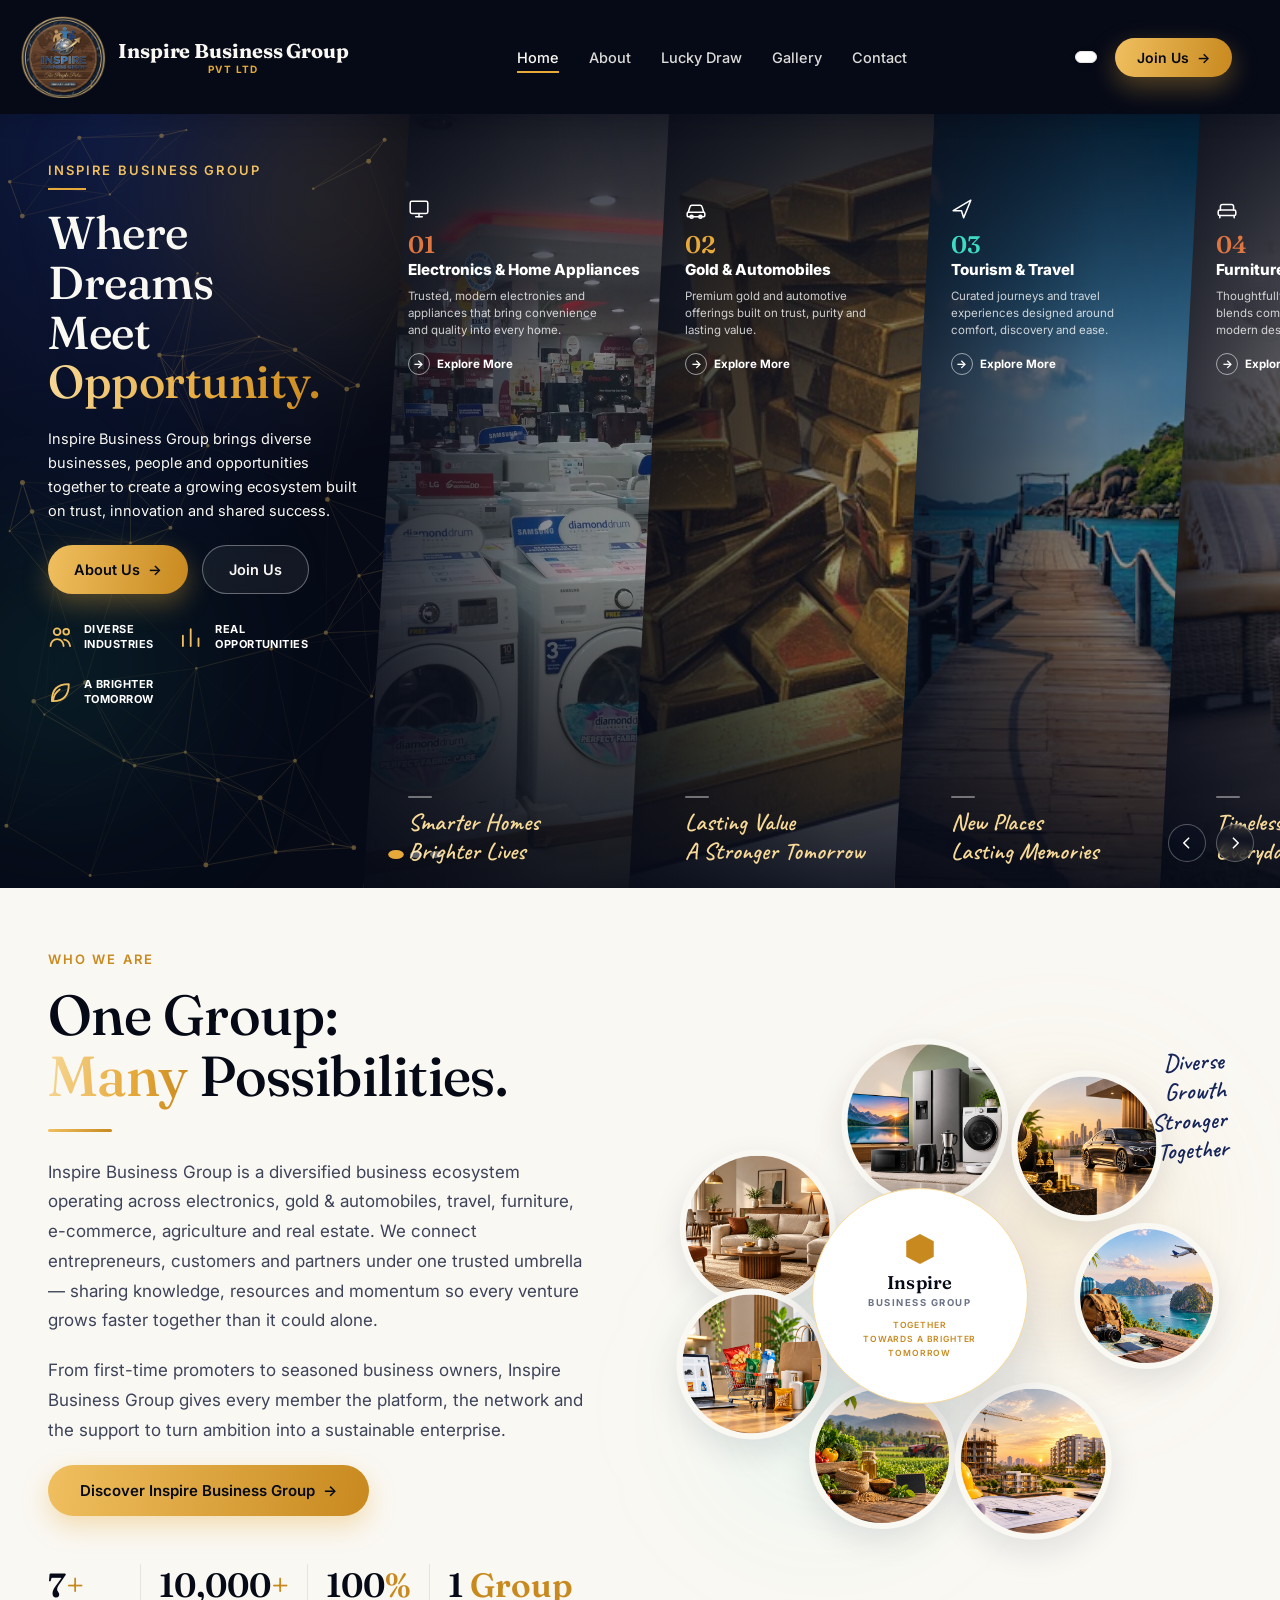
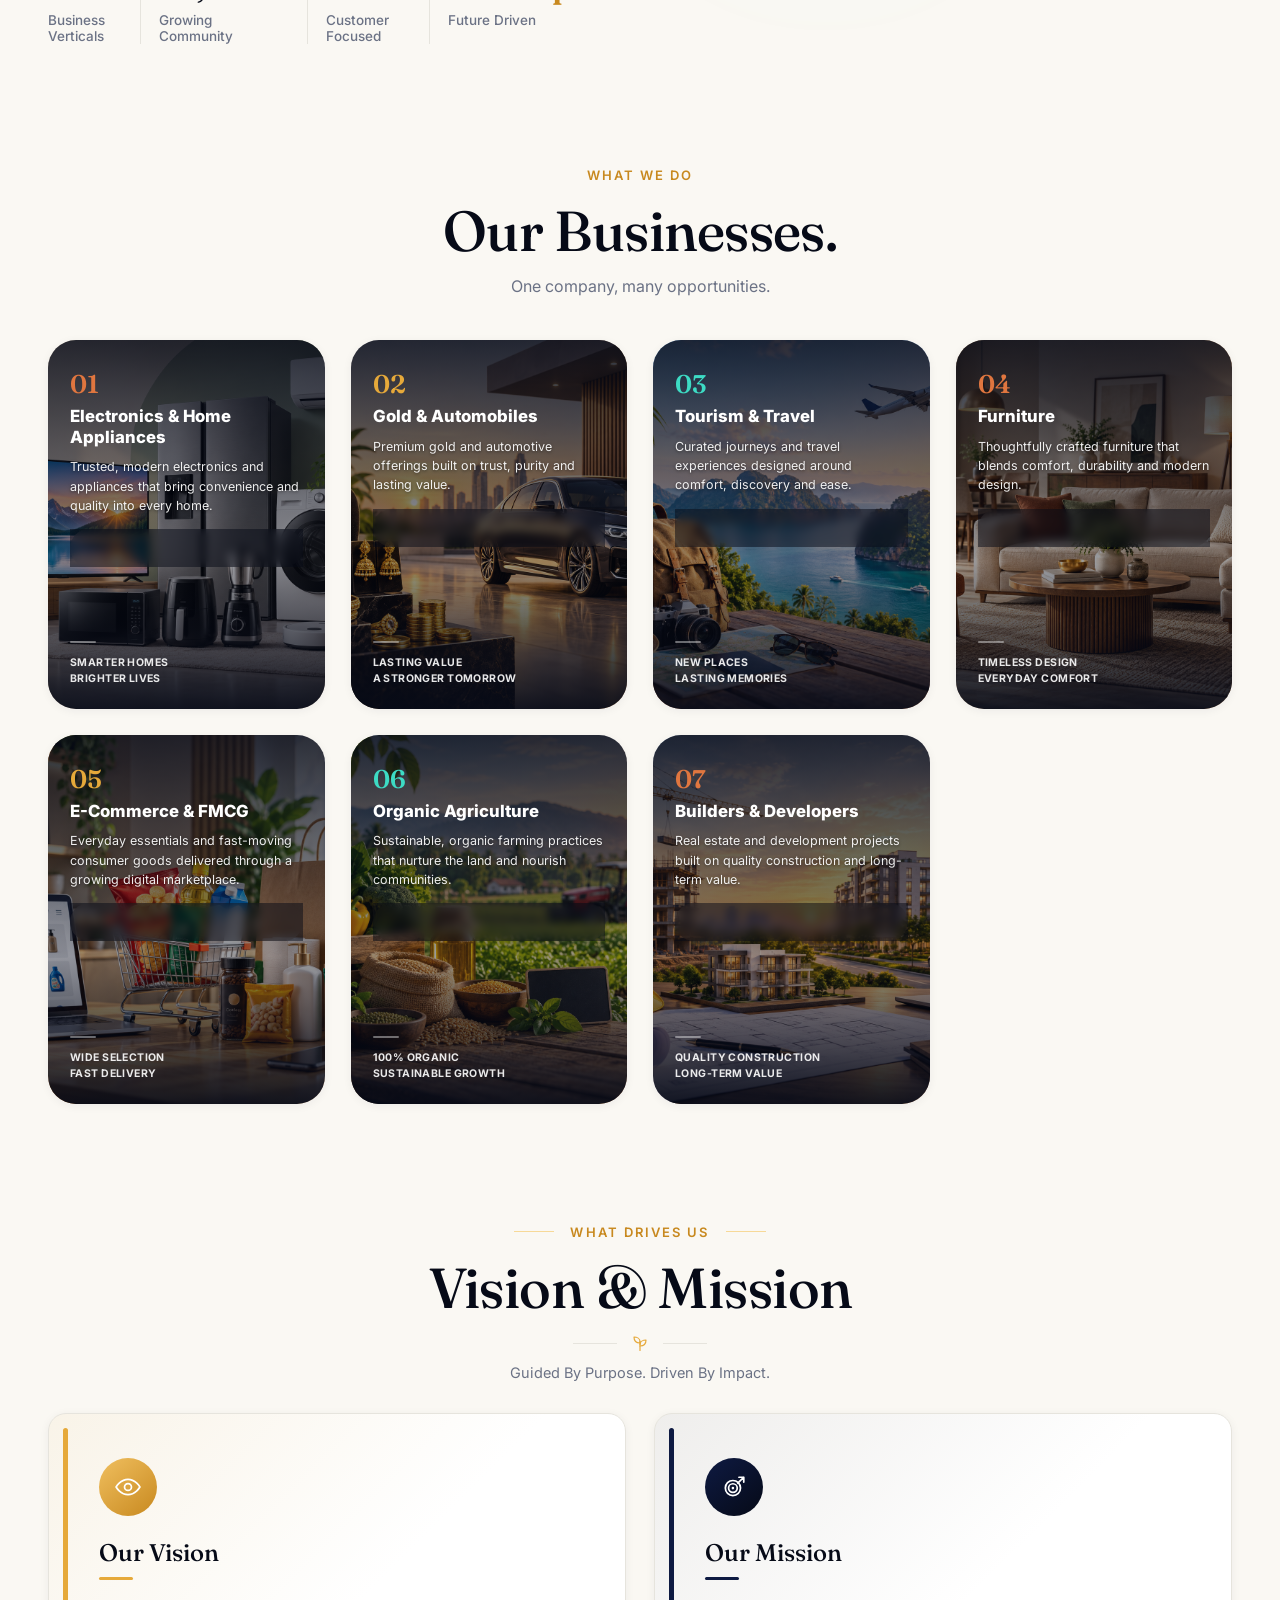
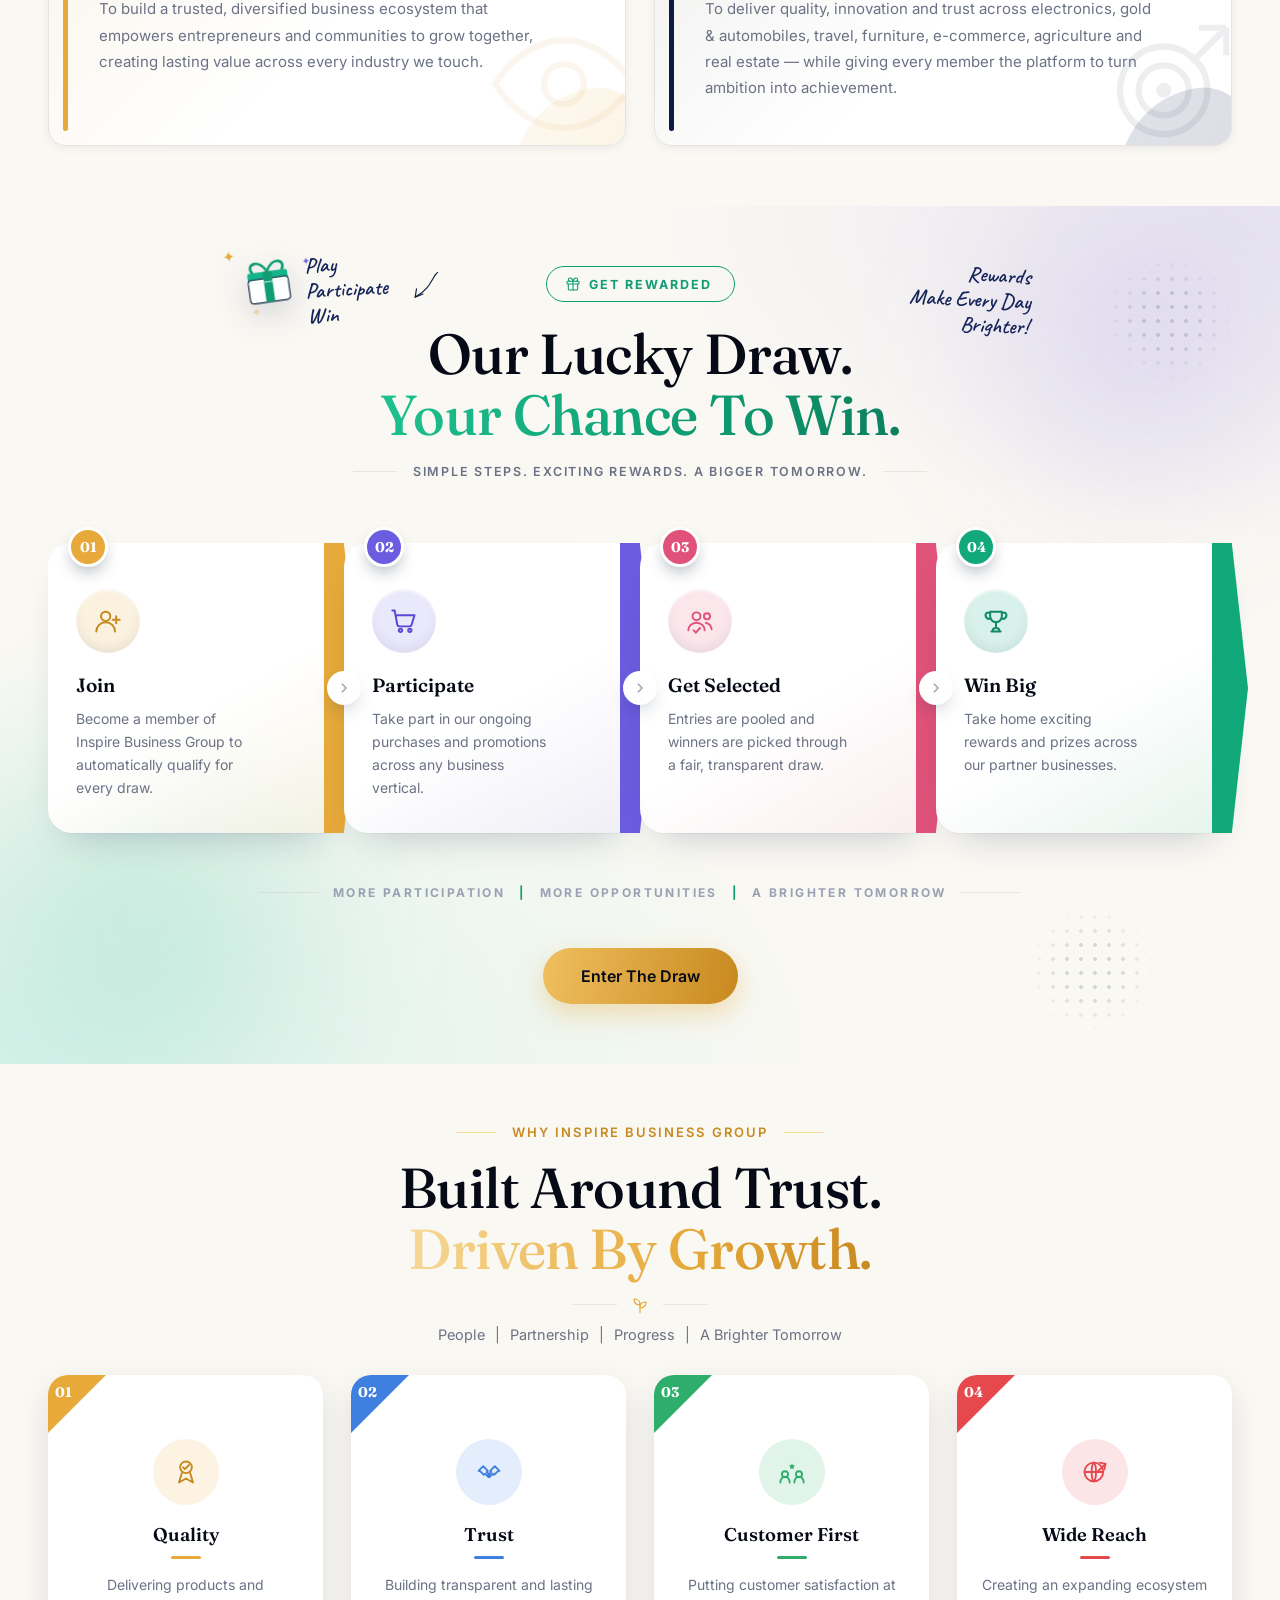
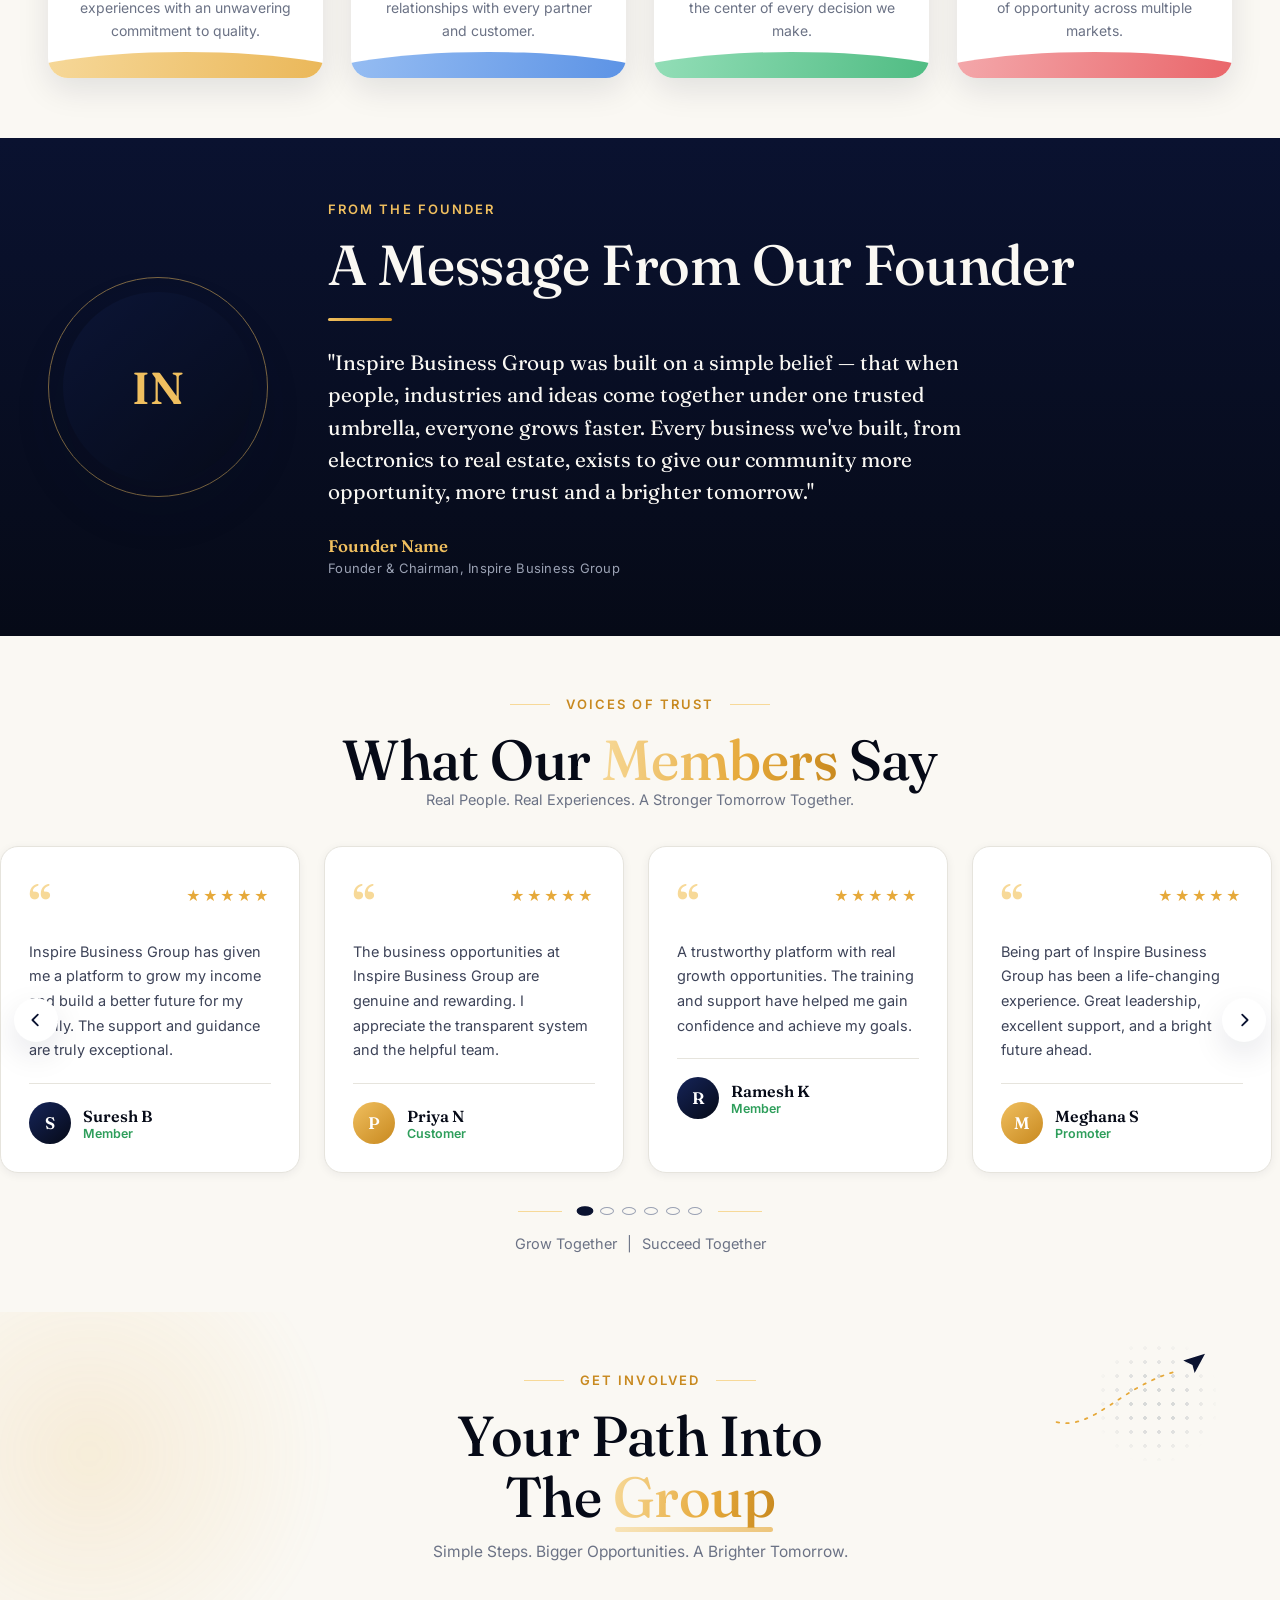
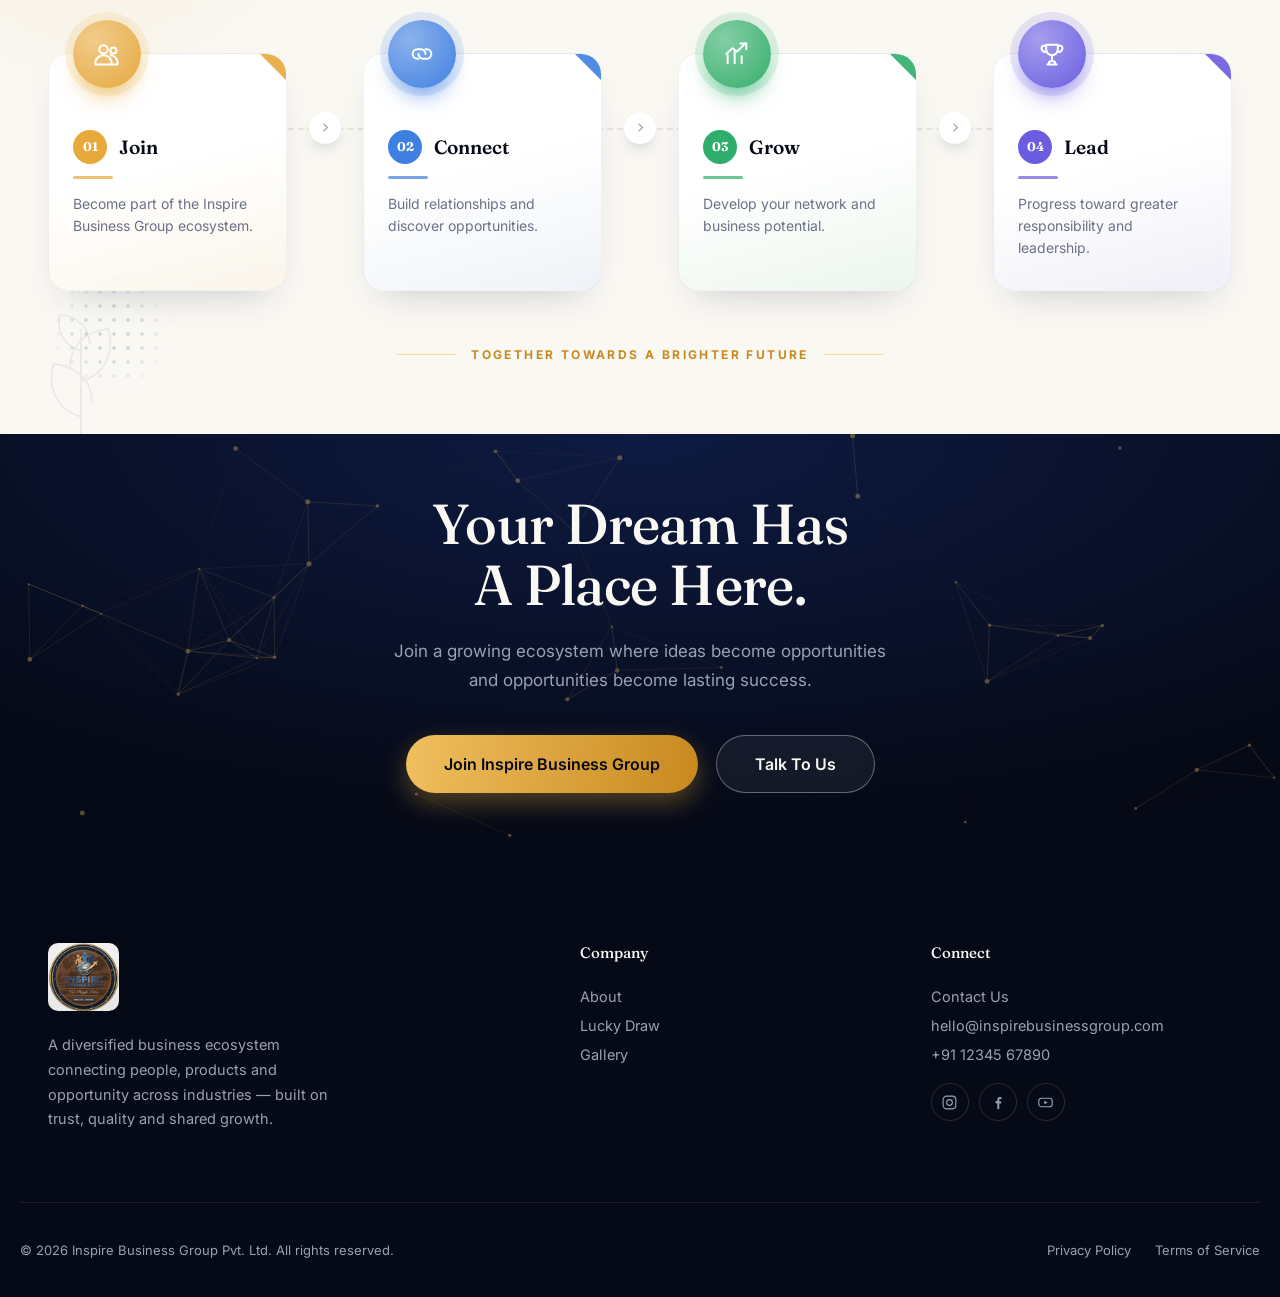
==== commit eb8c42c0: "Fix Google Translate widget: reliable dropdown, hide banner, restore classic look - Use layout: SIMP" ====
--- a/index.html
+++ b/index.html
@@ -3,14 +3,15 @@
 <head>
 <meta charset="UTF-8" />
 <meta name="viewport" content="width=device-width, initial-scale=1.0" />
+<meta name="google" content="notranslate" />
 <title>Inspire Business Group Pvt. Ltd. — Where Dreams Meet Opportunity</title>
 <meta name="description" content="Inspire Business Group brings diverse businesses, people and opportunities together to create a growing ecosystem built on trust, innovation and shared success." />
 <link rel="preconnect" href="https://fonts.googleapis.com">
 <link rel="preconnect" href="https://fonts.gstatic.com" crossorigin>
 <link href="https://fonts.googleapis.com/css2?family=Fraunces:opsz,wght@9..144,300;9..144,400;9..144,500;9..144,600;9..144,700&family=Inter:wght@300;400;500;600;700;800&family=Caveat:wght@600;700&display=swap" rel="stylesheet">
-<link rel="stylesheet" href="css/style.css?v=17" />
+<link rel="stylesheet" href="css/style.css?v=24" />
 <link rel="icon" type="image/png" href="images/logo.png">
-<script src="js/translate.js?v=1"></script>
+<script src="js/translate.js?v=4"></script>
 </head>
 <body>
 
@@ -36,10 +37,7 @@
     </nav>
 
     <div class="nav__actions">
-      <div class="lang-toggle" role="group" aria-label="Select language">
-        <button type="button" class="lang-toggle__btn is-active notranslate" data-lang="en" aria-pressed="true">ENG</button>
-        <button type="button" class="lang-toggle__btn notranslate" data-lang="kn" aria-pressed="false">KAN</button>
-      </div>
+      <div id="google_translate_element" class="nav__translate nav__translate--desktop"></div>
       <a href="#join" class="btn btn--gold btn--sm">Join Us <span>→</span></a>
       <button class="nav__burger" id="navBurger" aria-label="Toggle menu" aria-expanded="false">
         <span></span><span></span><span></span>
@@ -48,14 +46,10 @@
   </div>
 </header>
 
-<div id="google_translate_element"></div>
+<div id="translateMobileSlot" class="nav__translate nav__translate--mobile"></div>
 
 <!-- Mobile menu panel -->
 <div class="mobile-menu" id="mobileMenu">
-  <div class="lang-toggle mobile-menu__lang" role="group" aria-label="Select language">
-    <button type="button" class="lang-toggle__btn is-active notranslate" data-lang="en" aria-pressed="true">ENG</button>
-    <button type="button" class="lang-toggle__btn notranslate" data-lang="kn" aria-pressed="false">KAN</button>
-  </div>
   <a href="index.html" class="mobile-menu__link">Home</a>
   <a href="about.html" class="mobile-menu__link">About</a>
   <a href="lucky-draw.html" class="mobile-menu__link">Lucky Draw</a>
--- a/css/style.css
+++ b/css/style.css
@@ -211,48 +211,92 @@
 .nav__burger.is-open span:nth-child(3){transform:translateY(-9.5px) rotate(-45deg);}
 
 /* ============ LANGUAGE TOGGLE (Google Translate) ============ */
-#google_translate_element,
-.goog-te-banner-frame.skiptranslate,
-.goog-te-gadget-icon,
-body > .skiptranslate{display:none !important;}
-body{top:0 !important;}
+/* Google's native "G  Select Language ▾" widget (layout: SIMPLE in
+   translate.js), just boxed in a white pill. Deliberately does NOT
+   override the gadget's own icon/text/separator/arrow colors or fonts —
+   that native styling (colorful G logo, blue link text, gray arrow) is
+   exactly the intended look, and overriding font-size on it breaks the
+   inline pixel offsets Google computes for that icon/arrow at its default
+   size.
+   Two separate widget instances exist (translate.js inits both):
+   - .nav__translate--desktop lives inside .nav__actions, in normal flow.
+   - .nav__translate--mobile lives OUTSIDE <header class="nav"> as a sibling
+     in <body>, deliberately NOT nested inside the header. .nav.is-scrolled
+     applies backdrop-filter, and any ancestor with backdrop-filter/filter/
+     transform becomes the containing block for position:fixed descendants —
+     nesting the fixed mobile pill inside <header> made it jump/clip to the
+     navbar as soon as the page was scrolled. Keeping it outside means it
+     always stays fixed to the viewport, not the header. */
+.nav__translate{
+  align-items:center;
+  z-index:150;
+  background:var(--white);
+  border:1px solid var(--gray-200);
+  border-radius:6px;
+  box-shadow:var(--shadow-md);
+  cursor:pointer;
+  padding:5px 10px;
+}
+.nav__translate--desktop{display:none;}
+.nav__translate--mobile{
+  display:inline-flex;
+  position:fixed;
+  right:14px;
+  bottom:14px;
+}
+@media(min-width:901px){
+  .nav__translate--desktop{
+    display:inline-flex;
+    box-shadow:var(--shadow-sm);
+  }
+  .nav__translate--mobile{display:none;}
+}
+/* Google positions the gadget's icon/text/separator/arrow with inline
+   pixel offsets computed against a plain default font context. The rest of
+   this page sets a different ambient font-size/line-height/font-family on
+   every element by default, which throws those offsets off and makes the
+   icon/text/arrow stack vertically instead of sitting in one row. Reset
+   layout-affecting properties back to a plain baseline — but leave color
+   untouched so Google's own blue link / gray arrow still show. */
+.nav__translate .goog-te-gadget,
+.nav__translate .goog-te-gadget *{
+  position:static !important;
+  float:none !important;
+  top:auto !important;
+  left:auto !important;
+  margin:0 !important;
+  font-family:arial,sans-serif !important;
+  font-size:13px !important;
+  line-height:normal !important;
+}
+.nav__translate .goog-te-gadget-simple{
+  white-space:nowrap;
+}
+/* The page-wide `img{display:block}` reset (used elsewhere to kill the
+   default inline-image gap) turns Google's icon/spacer <img> tags into
+   block boxes, which forces each onto its own line instead of sitting
+   inline next to the text — undo it just for this widget. */
+.nav__translate .goog-te-gadget img{
+  display:inline !important;
+}
+
+/* Google's injected top banner/toolbar (logo bar, "Translated to", "Show
+   original", "Options", close button, blue bar) must never appear once a
+   language has been selected. Its class names are obfuscated build hashes
+   with no stable public API, but Google consistently gives that one frame
+   an id ending in ".container" (unlike the language-picker popup or the
+   voting/tooltip frames, which stay id-less) — target that instead so the
+   popup this same SIMPLE layout opens on click is never accidentally hidden. */
+iframe[id$=".container"],
+.goog-te-banner-frame,
+.goog-te-balloon-frame,
+.goog-tooltip,
+.goog-tooltip:hover,
+#goog-gt-tt{display:none !important;visibility:hidden !important;}
+/* Google injects an inline top/margin offset on <body> to make room for the
+   banner; force it back so the page never shifts or gains extra top space. */
+body{top:0 !important;margin-top:0 !important;}
 .goog-text-highlight{background:none !important;box-shadow:none !important;}
-
-.lang-toggle{
-  display:flex;align-items:center;gap:2px;
-  padding:3px;
-  border-radius:999px;
-  background:rgba(250,248,243,.12);
-  border:1px solid rgba(250,248,243,.28);
-  transition:background .35s var(--ease), border-color .35s var(--ease);
-}
-.nav.is-scrolled .lang-toggle{
-  background:rgba(12,20,50,.06);
-  border-color:rgba(12,20,50,.14);
-}
-.lang-toggle__btn{
-  padding:6px 13px;
-  border-radius:999px;
-  font-size:11.5px;font-weight:700;letter-spacing:.06em;
-  color:var(--off-white);
-  opacity:.72;
-  transition:background .3s var(--ease), color .3s var(--ease), opacity .3s var(--ease), box-shadow .3s var(--ease);
-}
-.nav.is-scrolled .lang-toggle__btn{color:var(--navy-800);}
-.lang-toggle__btn:hover{opacity:1;}
-.lang-toggle__btn.is-active{
-  background:var(--off-white);
-  color:var(--navy-900);
-  opacity:1;
-  box-shadow:0 2px 8px rgba(6,10,23,.18);
-}
-.nav.is-scrolled .lang-toggle__btn.is-active{
-  background:var(--navy-900);
-  color:var(--off-white);
-}
-@media(max-width:340px){
-  .lang-toggle__btn{padding:5px 10px;font-size:10.5px;}
-}
 
 .mobile-menu{
   position:fixed;inset:0;
@@ -267,12 +311,10 @@
 .mobile-menu.is-open{transform:translateY(0);opacity:1;pointer-events:auto;}
 .mobile-menu__link{font-family:var(--ff-display);font-size:26px;color:var(--off-white);}
 .mobile-menu__cta{margin-top:16px;}
-.mobile-menu__lang{margin-bottom:6px;}
 
 @media(max-width:900px){
   .nav__links{display:none;}
   .nav__burger{display:flex;}
-  .nav__actions .lang-toggle{display:none;}
 }
 @media(max-width:600px){
   .nav{padding:6px 0;}
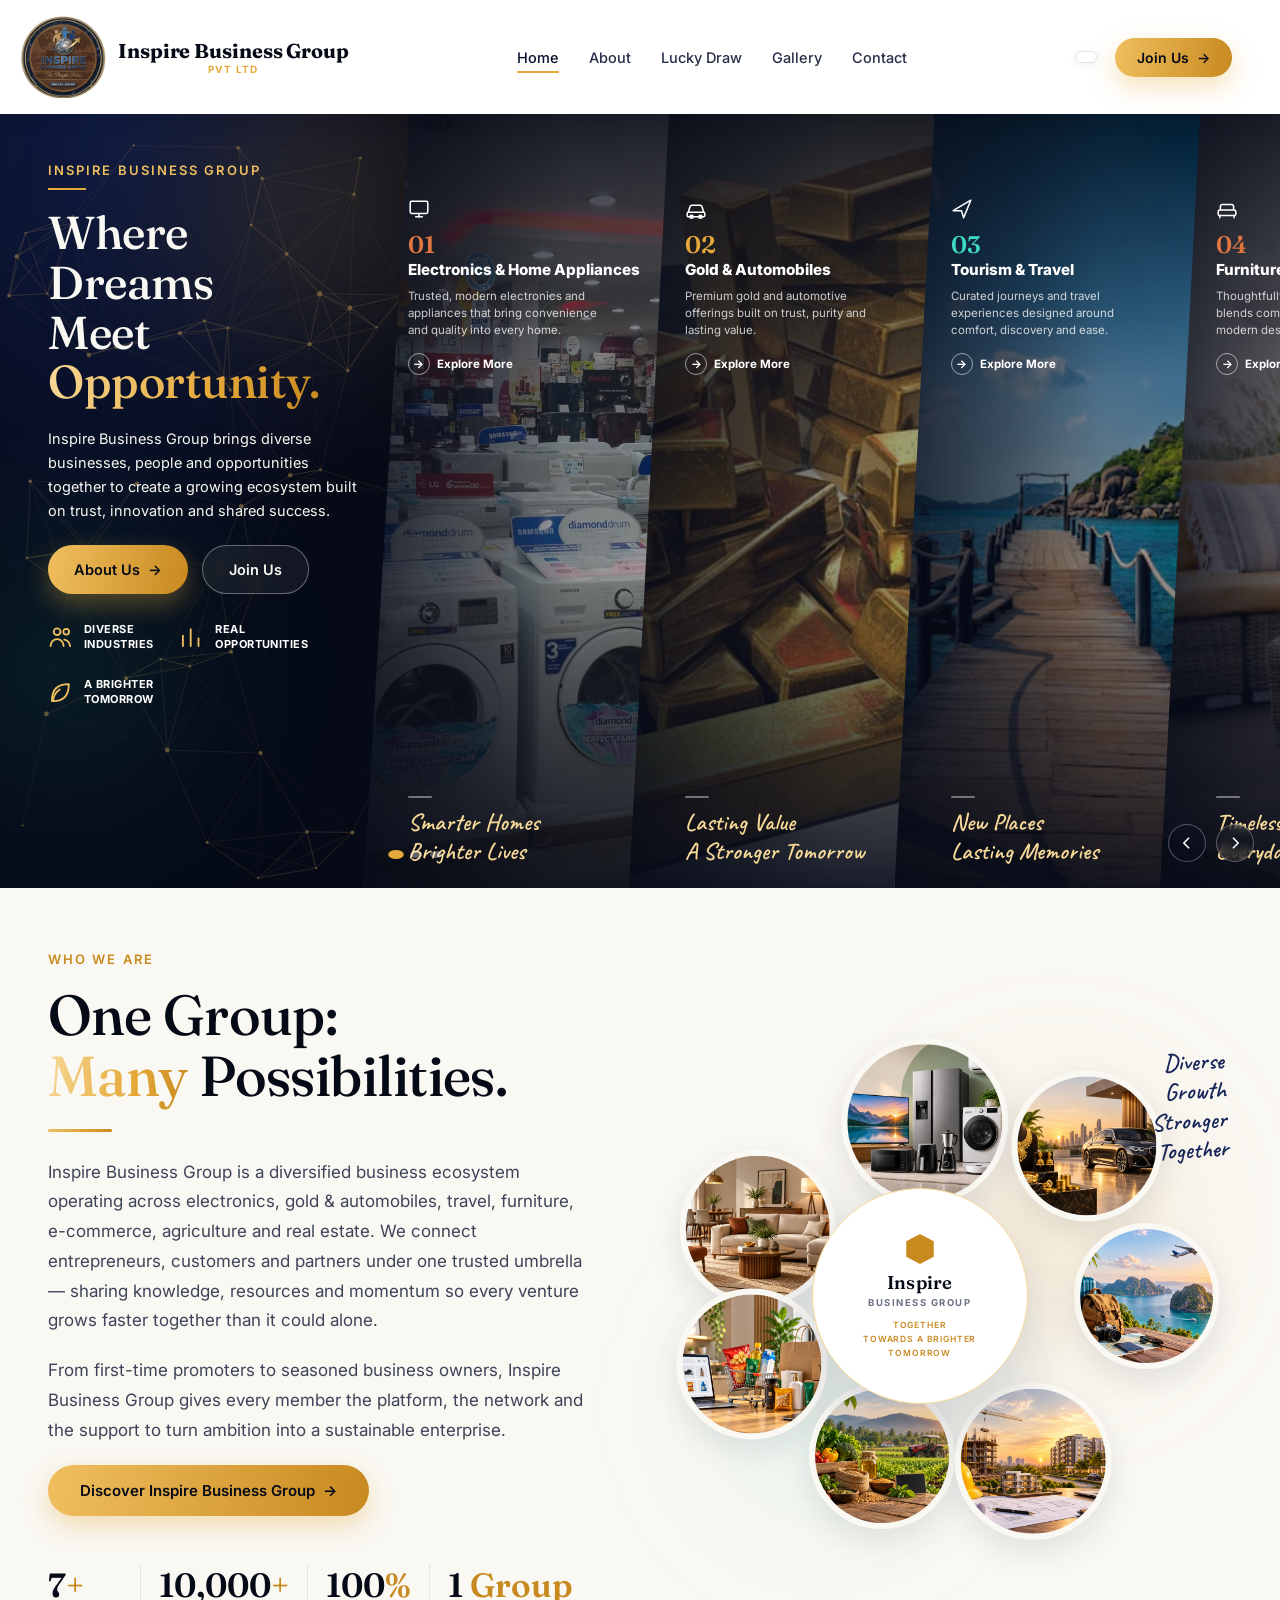
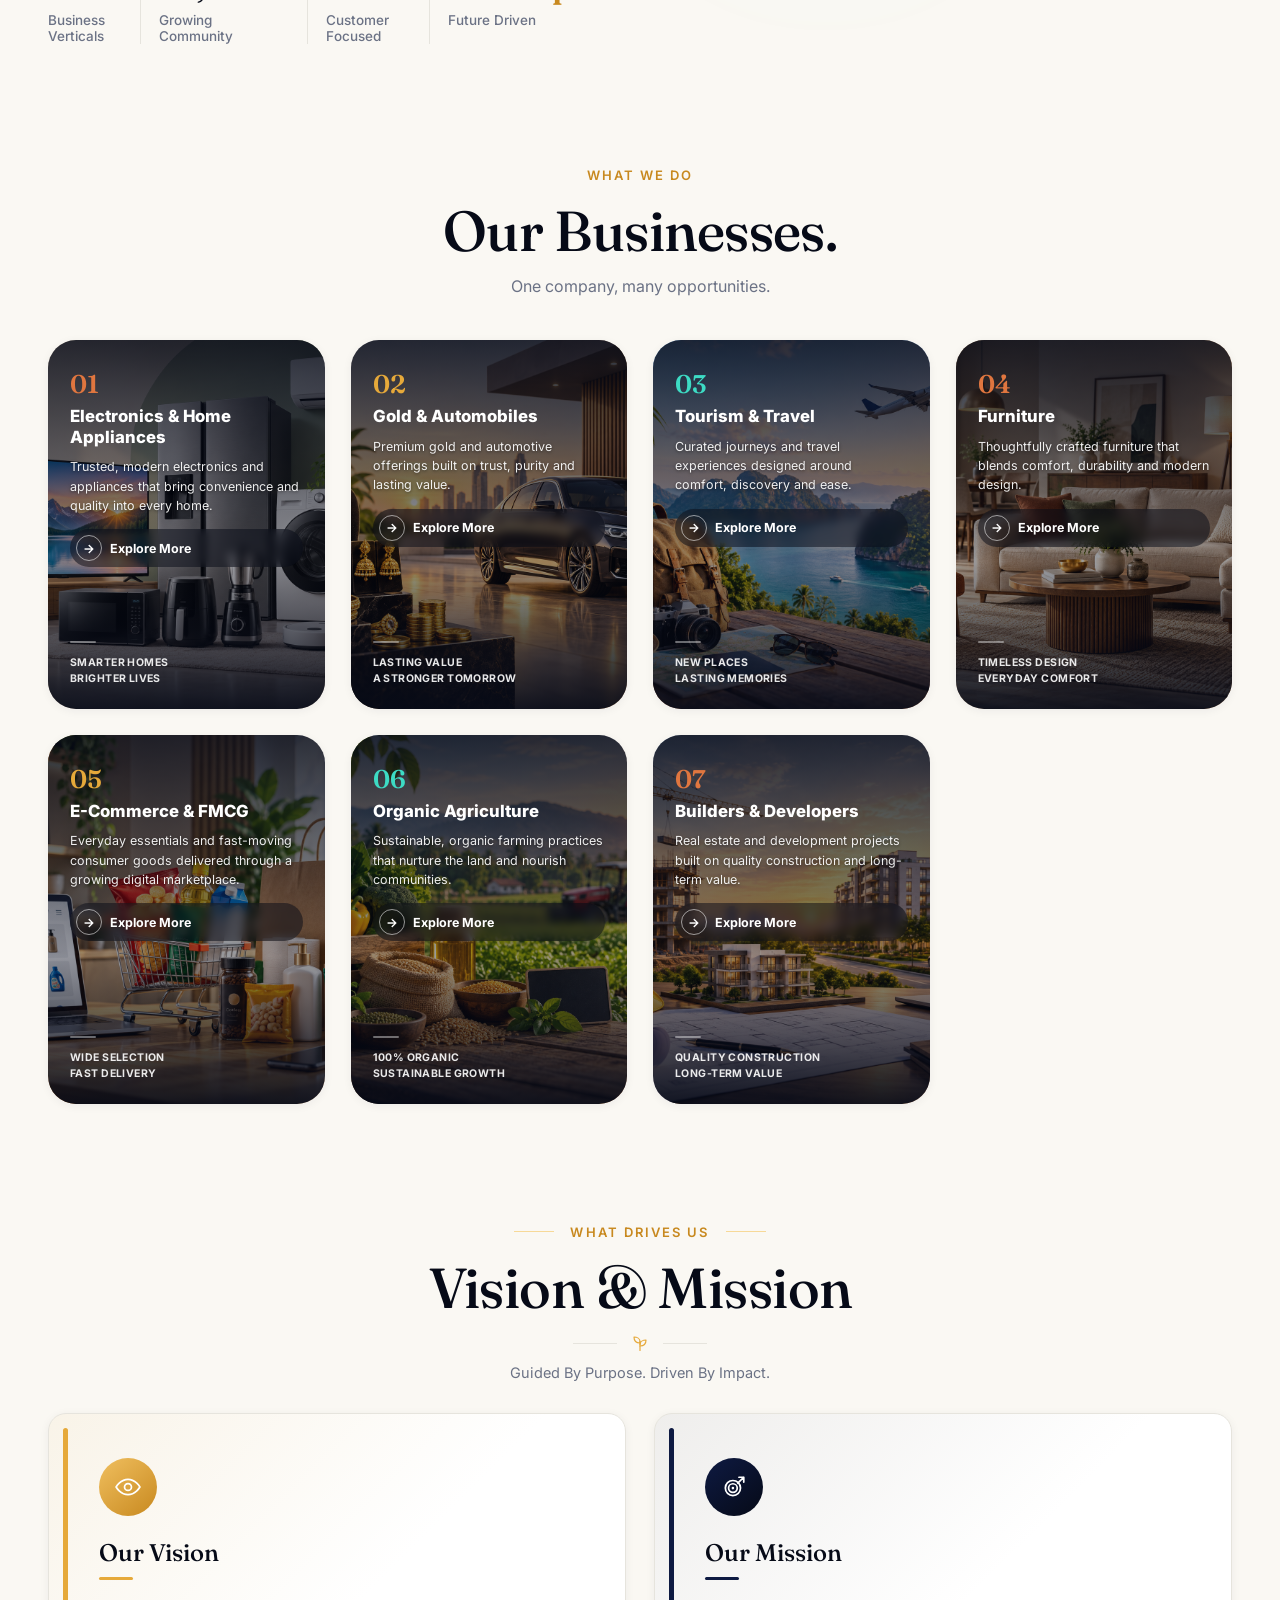
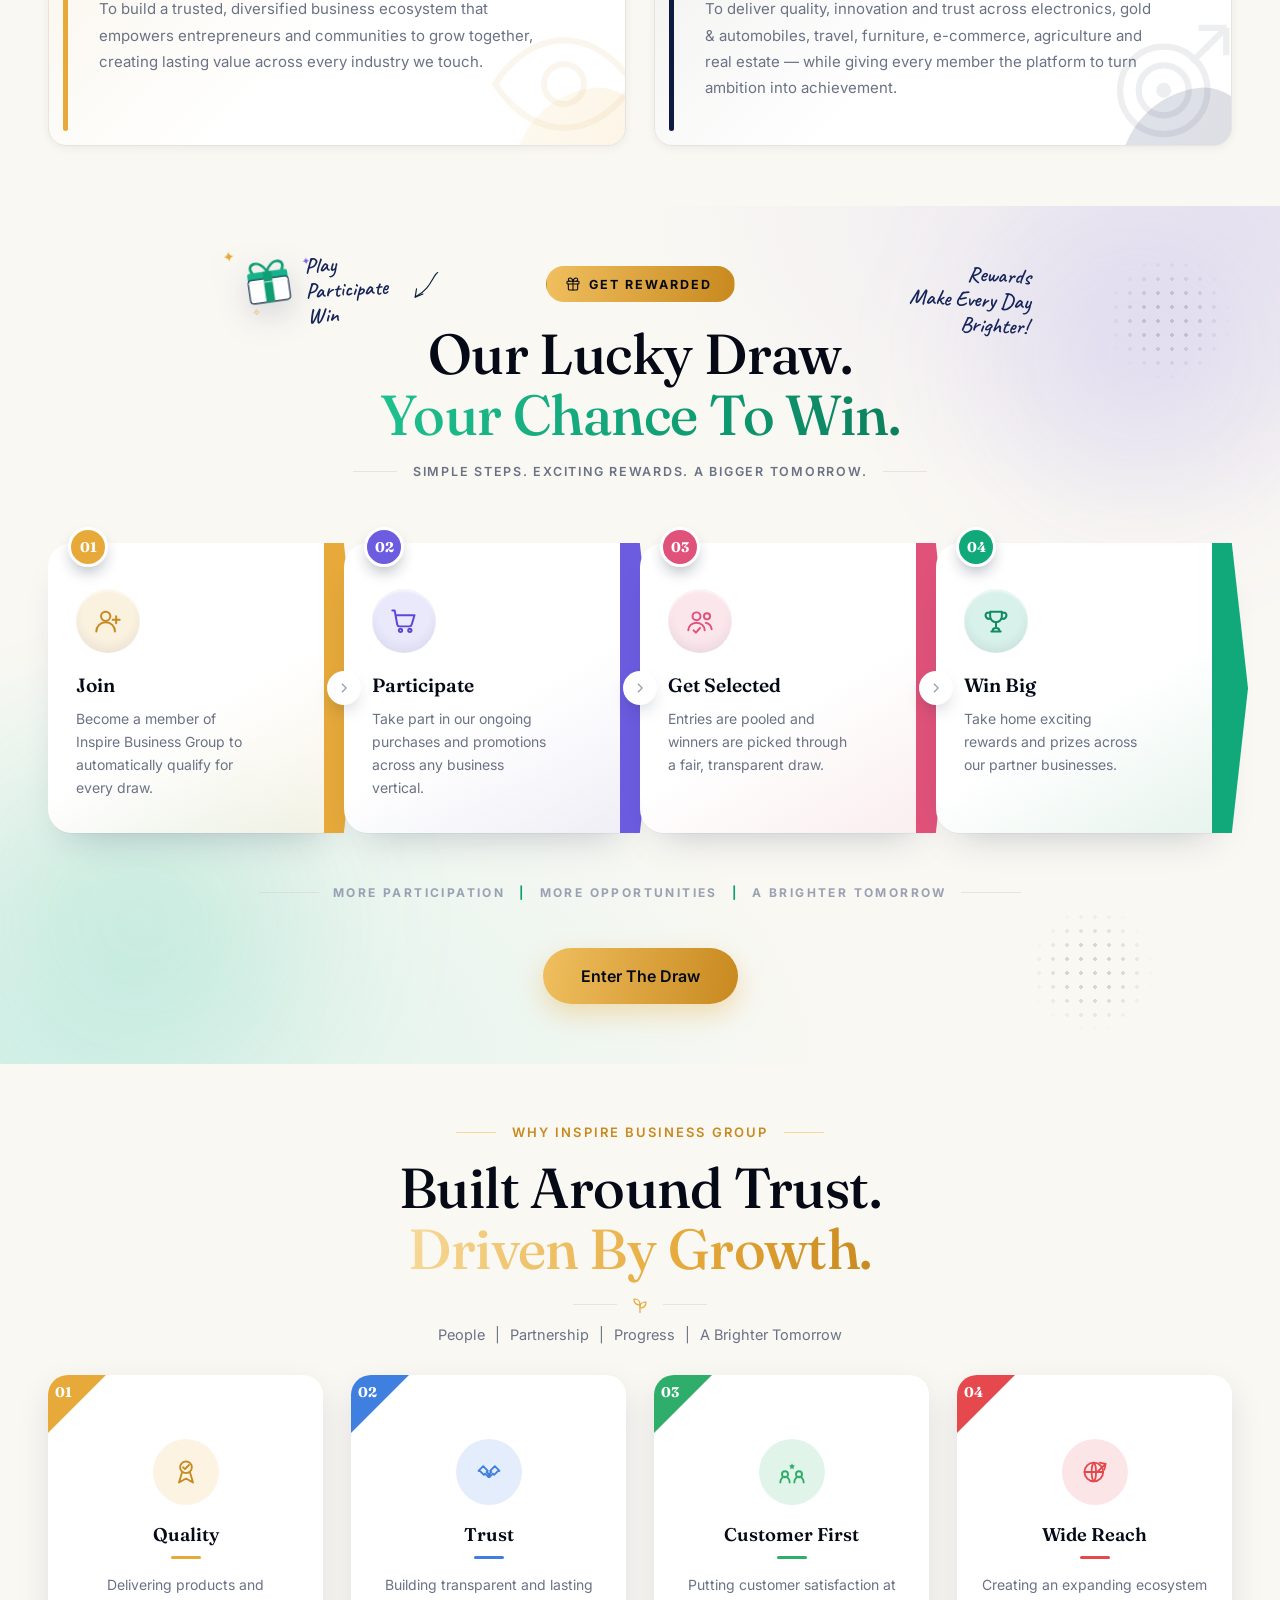
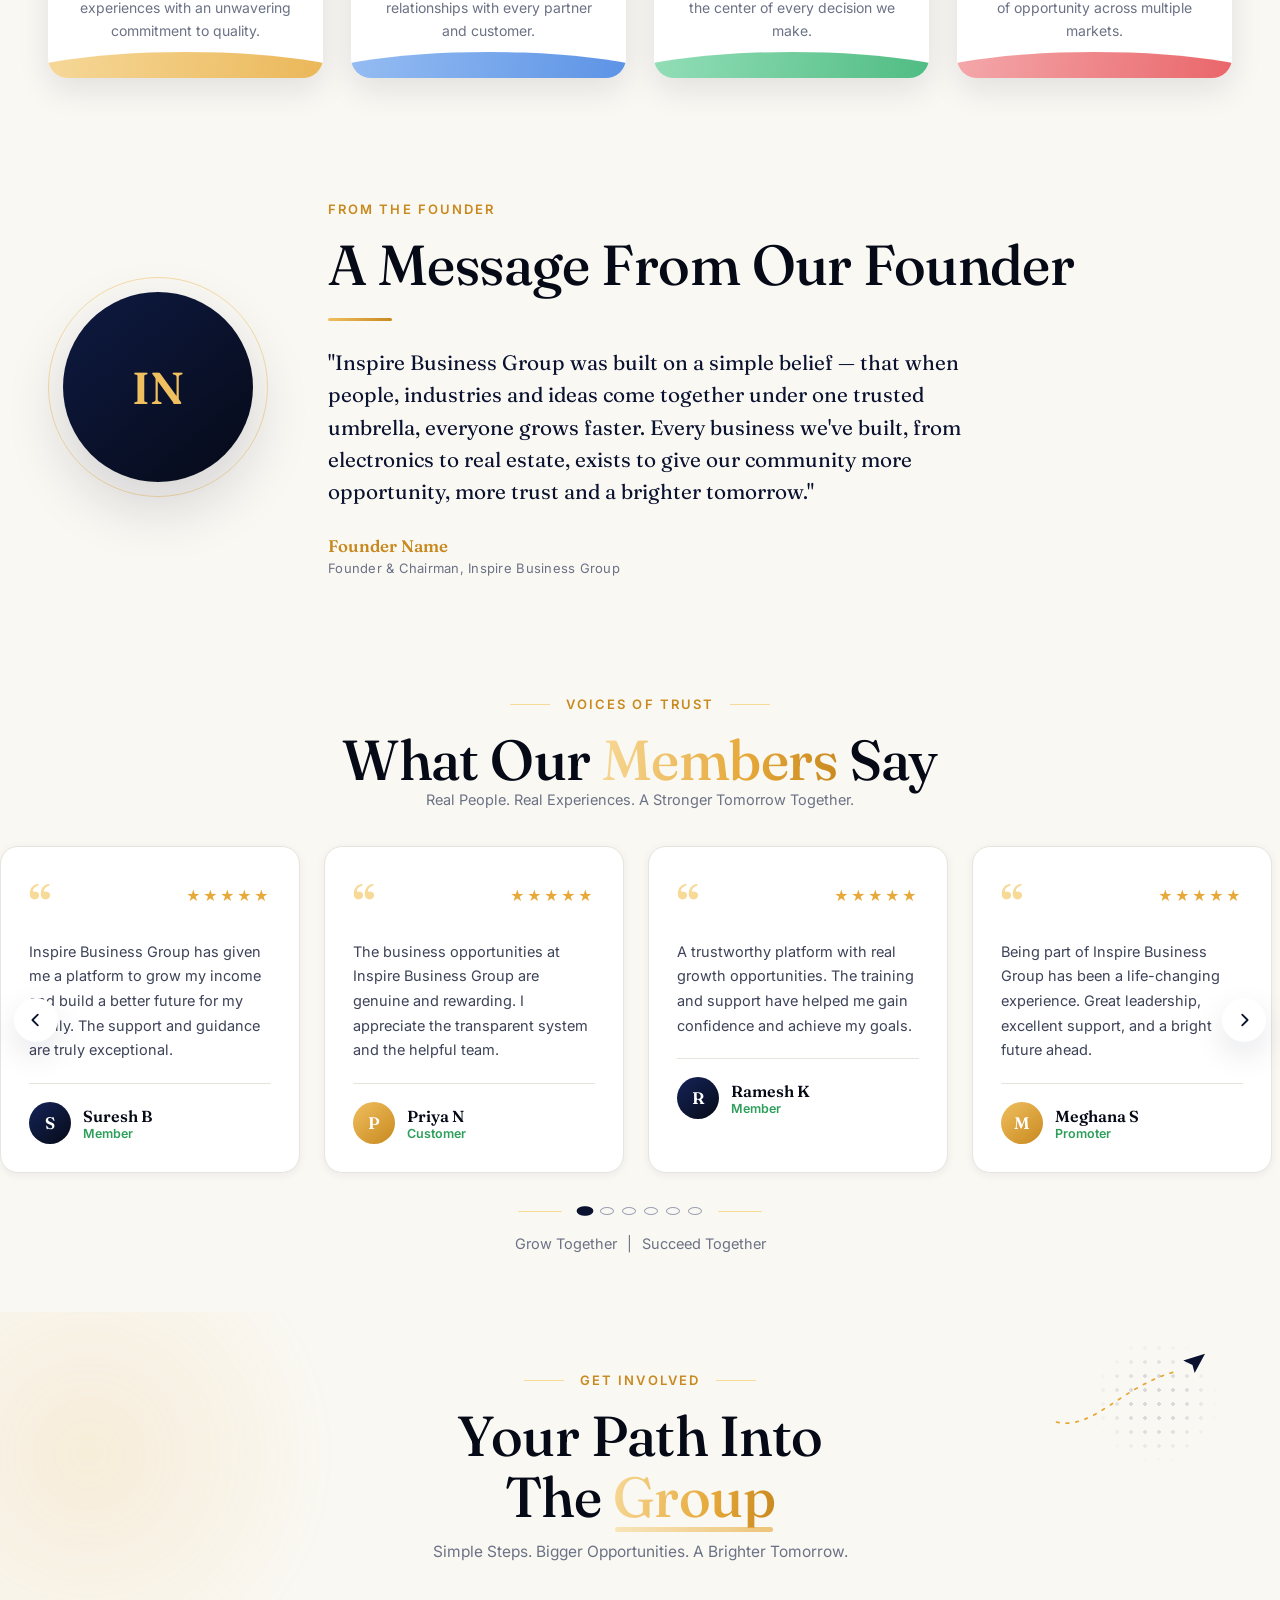
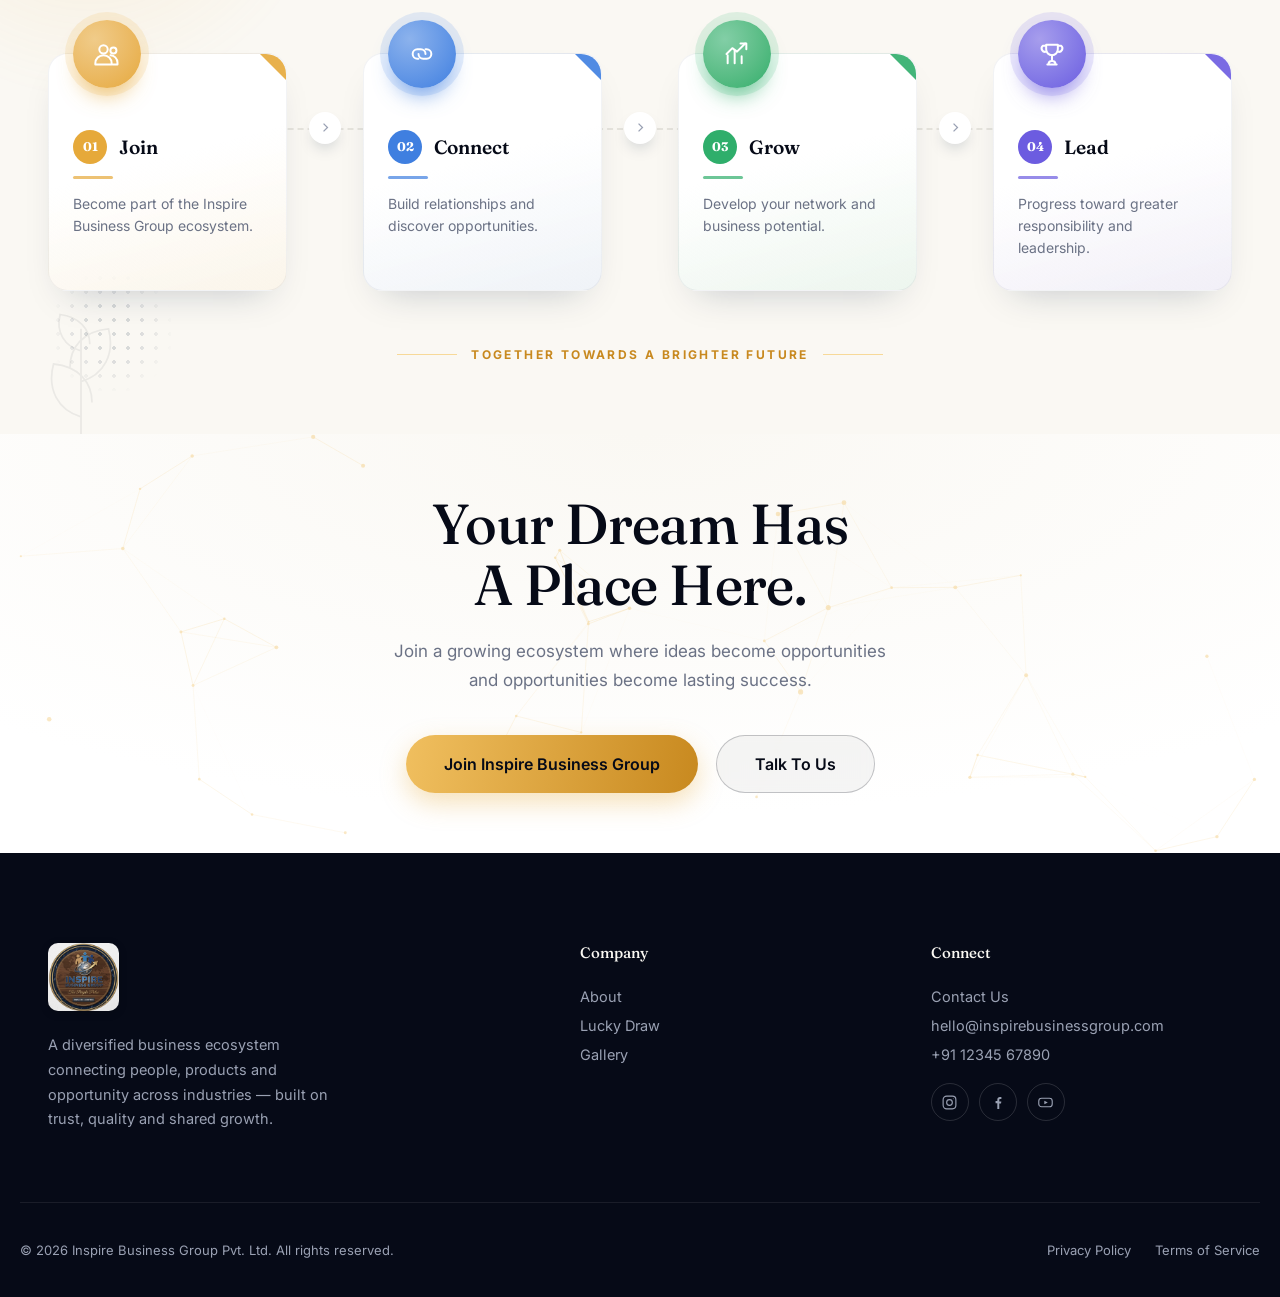
==== commit 713d77b1: "yes" ====
--- a/index.html
+++ b/index.html
@@ -9,7 +9,7 @@
 <link rel="preconnect" href="https://fonts.googleapis.com">
 <link rel="preconnect" href="https://fonts.gstatic.com" crossorigin>
 <link href="https://fonts.googleapis.com/css2?family=Fraunces:opsz,wght@9..144,300;9..144,400;9..144,500;9..144,600;9..144,700&family=Inter:wght@300;400;500;600;700;800&family=Caveat:wght@600;700&display=swap" rel="stylesheet">
-<link rel="stylesheet" href="css/style.css?v=24" />
+<link rel="stylesheet" href="css/style.css?v=28" />
 <link rel="icon" type="image/png" href="images/logo.png">
 <script src="js/translate.js?v=4"></script>
 </head>
@@ -555,15 +555,15 @@
   </section>
 
   <!-- ================= FOUNDER ================= -->
-  <section class="section founder section--dark" id="founder">
+  <section class="section founder" id="founder">
     <div class="container founder__grid">
       <div class="founder__avatar reveal">
         <span class="founder__avatar-ring" aria-hidden="true"></span>
         <span class="founder__avatar-initials">IN</span>
       </div>
       <div class="founder__content reveal">
-        <p class="eyebrow eyebrow--light">From The Founder</p>
-        <h2 class="display-heading display-heading--light">A Message From Our Founder</h2>
+        <p class="eyebrow">From The Founder</p>
+        <h2 class="display-heading">A Message From Our Founder</h2>
         <span class="intro__rule" aria-hidden="true"></span>
         <p class="founder__quote">"Inspire Business Group was built on a simple belief — that when people, industries and ideas come together under one trusted umbrella, everyone grows faster. Every business we've built, from electronics to real estate, exists to give our community more opportunity, more trust and a brighter tomorrow."</p>
         <div class="founder__sign">
@@ -802,7 +802,7 @@
   <section class="final-cta section" id="join">
     <canvas id="ctaCanvas" class="final-cta__canvas"></canvas>
     <div class="container final-cta__inner reveal">
-      <h2 class="display-heading display-heading--light">Your Dream Has<br>A Place Here.</h2>
+      <h2 class="display-heading">Your Dream Has<br>A Place Here.</h2>
       <p>Join a growing ecosystem where ideas become opportunities and opportunities become lasting success.</p>
       <div class="final-cta__ctas">
         <a href="#contact" class="btn btn--gold btn--lg">Join Inspire Business Group</a>
--- a/css/style.css
+++ b/css/style.css
@@ -139,14 +139,14 @@
   top:0;
   z-index:200;
   padding:16px 0;
-  background:var(--navy-900);
-  box-shadow:0 4px 20px rgba(6,10,23,.18);
+  background:var(--white);
+  box-shadow:0 4px 20px rgba(6,10,23,.1);
   transition:padding .35s var(--ease), background .35s var(--ease), box-shadow .35s var(--ease);
   overflow-anchor:none;
 }
 .nav.is-scrolled{
   padding:10px 0;
-  background:rgba(250,248,243,.96);
+  background:rgba(255,255,255,.96);
   backdrop-filter:blur(14px) saturate(160%);
   box-shadow:0 4px 24px rgba(10,18,48,.1);
 }
@@ -159,7 +159,7 @@
   font-family:var(--ff-display);
   font-size:20px;font-weight:700;
   letter-spacing:-.005em;
-  color:var(--off-white);
+  color:var(--navy-900);
   white-space:nowrap;
   transition:color .35s var(--ease), font-size .35s var(--ease);
 }
@@ -171,7 +171,6 @@
   margin-top:2px;
   text-align:center;
 }
-.nav.is-scrolled .nav__wordmark-main{color:var(--navy-900);}
 .hex-mark{width:30px;height:30px;color:var(--navy-800);}
 .hex-mark svg{width:100%;height:100%;fill:currentColor;}
 .nav__logo-img{height:82px;width:auto;border-radius:9px;box-shadow:0 2px 8px rgba(0,0,0,.18);transition:height .35s var(--ease);}
@@ -183,13 +182,12 @@
 .nav__link{
   font-size:14.5px;
   font-weight:500;
-  color:var(--off-white);
+  color:var(--navy-800);
   opacity:.88;
   position:relative;
   padding:4px 0;
   transition:color .3s, opacity .3s;
 }
-.nav.is-scrolled .nav__link{color:var(--navy-800);}
 .nav__link::after{
   content:'';
   position:absolute;left:0;bottom:-3px;
@@ -204,8 +202,7 @@
 
 .nav__actions{display:flex;align-items:center;gap:18px;}
 .nav__burger{display:none;flex-direction:column;justify-content:center;gap:7px;width:34px;height:26px;z-index:210;}
-.nav__burger span{display:block;height:2.5px;width:100%;border-radius:2px;background:var(--off-white);transition:all .35s var(--ease);}
-.nav.is-scrolled .nav__burger span{background:var(--navy-900);}
+.nav__burger span{display:block;height:2.5px;width:100%;border-radius:2px;background:var(--navy-900);transition:all .35s var(--ease);}
 .nav__burger.is-open span:nth-child(1){transform:translateY(9.5px) rotate(45deg);}
 .nav__burger.is-open span:nth-child(2){opacity:0;}
 .nav__burger.is-open span:nth-child(3){transform:translateY(-9.5px) rotate(-45deg);}
@@ -833,10 +830,10 @@
 @media(max-width:800px){.vm-grid{grid-template-columns:1fr;}}
 
 /* ============ FOUNDER ============ */
-.founder{overflow:hidden;}
+.founder{overflow:hidden;background:var(--off-white);color:var(--navy-900);}
 .founder__grid{display:grid;grid-template-columns:220px 1fr;gap:60px;align-items:center;}
 .founder__avatar{position:relative;width:220px;height:220px;}
-.founder__avatar-ring{position:absolute;inset:0;border-radius:50%;border:1.5px solid var(--gold-400);opacity:.5;}
+.founder__avatar-ring{position:absolute;inset:0;border-radius:50%;border:1.5px solid rgba(240,191,95,.5);}
 .founder__avatar-ring::before{
   content:'';position:absolute;inset:14px;
   border-radius:50%;
@@ -854,13 +851,13 @@
   font-family:var(--ff-display);
   font-size:1.3rem;font-weight:400;
   line-height:1.55;
-  color:var(--off-white);
+  color:var(--navy-800);
   margin:0 0 28px;
   max-width:640px;
 }
 .founder__sign{display:flex;flex-direction:column;gap:4px;}
-.founder__name{font-family:var(--ff-display);font-size:1.05rem;font-weight:600;color:var(--gold-400);}
-.founder__role{font-size:13px;color:var(--gray-400);letter-spacing:.02em;}
+.founder__name{font-family:var(--ff-display);font-size:1.05rem;font-weight:600;color:var(--gold-600);}
+.founder__role{font-size:13px;color:var(--gray-500);letter-spacing:.02em;}
 
 @media(max-width:800px){
   .founder__grid{grid-template-columns:1fr;text-align:center;justify-items:center;}
@@ -1130,9 +1127,10 @@
   position:relative;
   display:inline-flex;align-items:center;gap:8px;
   padding:9px 22px 9px 18px;
-  border:1.5px solid #0f9d73;
+  background:linear-gradient(100deg,var(--gold-400),var(--gold-600));
+  border:1.5px solid transparent;
   border-radius:999px;
-  color:#0f9d73;
+  color:var(--navy-900);
   font-size:12.5px;font-weight:700;letter-spacing:.16em;text-transform:uppercase;
   margin-bottom:22px;
 }
@@ -1366,16 +1364,22 @@
 
 /* ============ FINAL CTA ============ */
 .final-cta{
-  background:radial-gradient(120% 140% at 50% 0%, var(--navy-700), var(--navy-900) 65%);
-  color:var(--off-white);
+  background:radial-gradient(120% 140% at 50% 0%, var(--off-white), var(--white) 65%);
+  color:var(--navy-900);
   text-align:center;
   overflow:hidden;
   position:relative;
 }
 .final-cta__canvas{position:absolute;inset:0;width:100%;height:100%;opacity:.45;}
 .final-cta__inner{position:relative;z-index:2;max-width:720px;margin:0 auto;}
-.final-cta__inner p{font-size:17px;color:var(--gray-400);margin:22px auto 40px;max-width:520px;line-height:1.7;}
+.final-cta__inner p{font-size:17px;color:var(--gray-500);margin:22px auto 40px;max-width:520px;line-height:1.7;}
 .final-cta__ctas{display:flex;justify-content:center;flex-wrap:wrap;gap:18px;}
+.final-cta .btn--ghost{
+  background:rgba(6,10,23,.04);
+  color:var(--navy-900);
+  border:1.5px solid rgba(6,10,23,.22);
+}
+.final-cta .btn--ghost:hover{background:rgba(6,10,23,.08);border-color:rgba(6,10,23,.4);}
 
 /* ============ FOOTER ============ */
 .footer{background:var(--navy-900);color:var(--gray-400);padding:90px 0 0;}
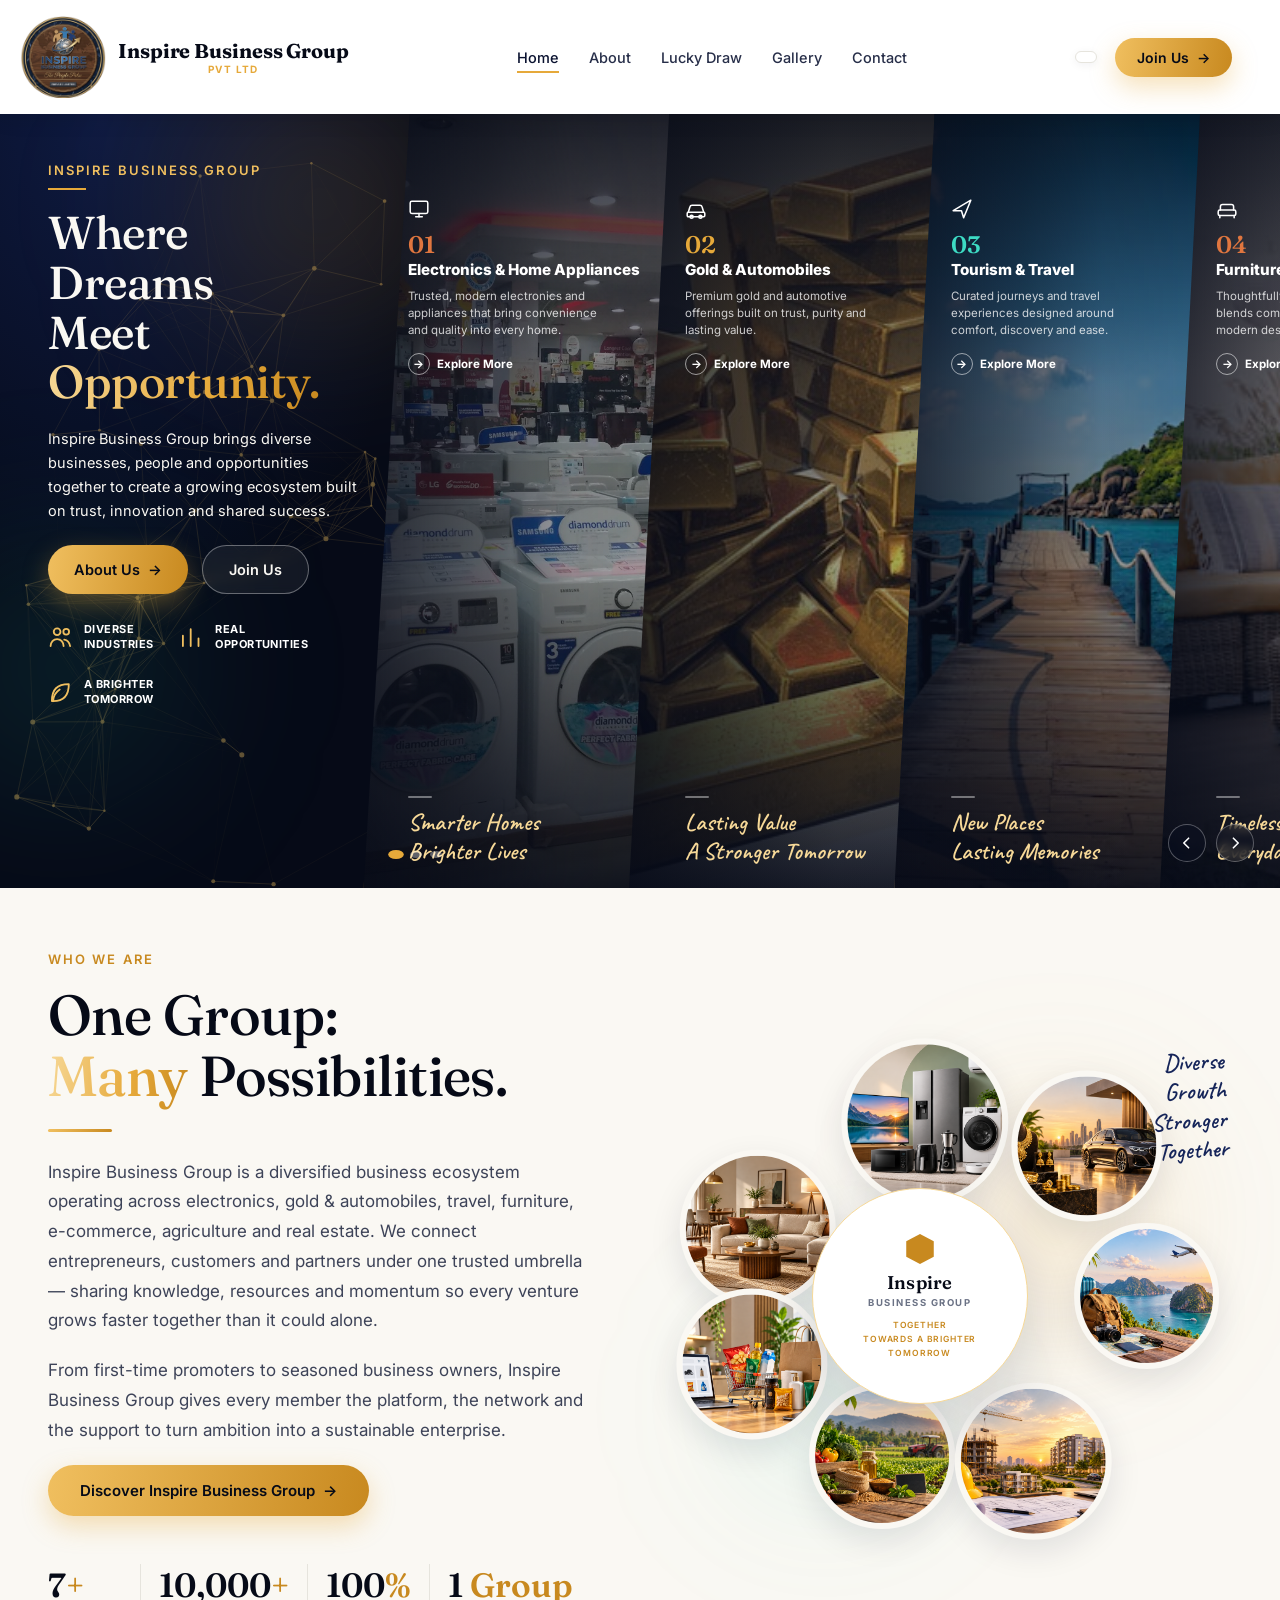
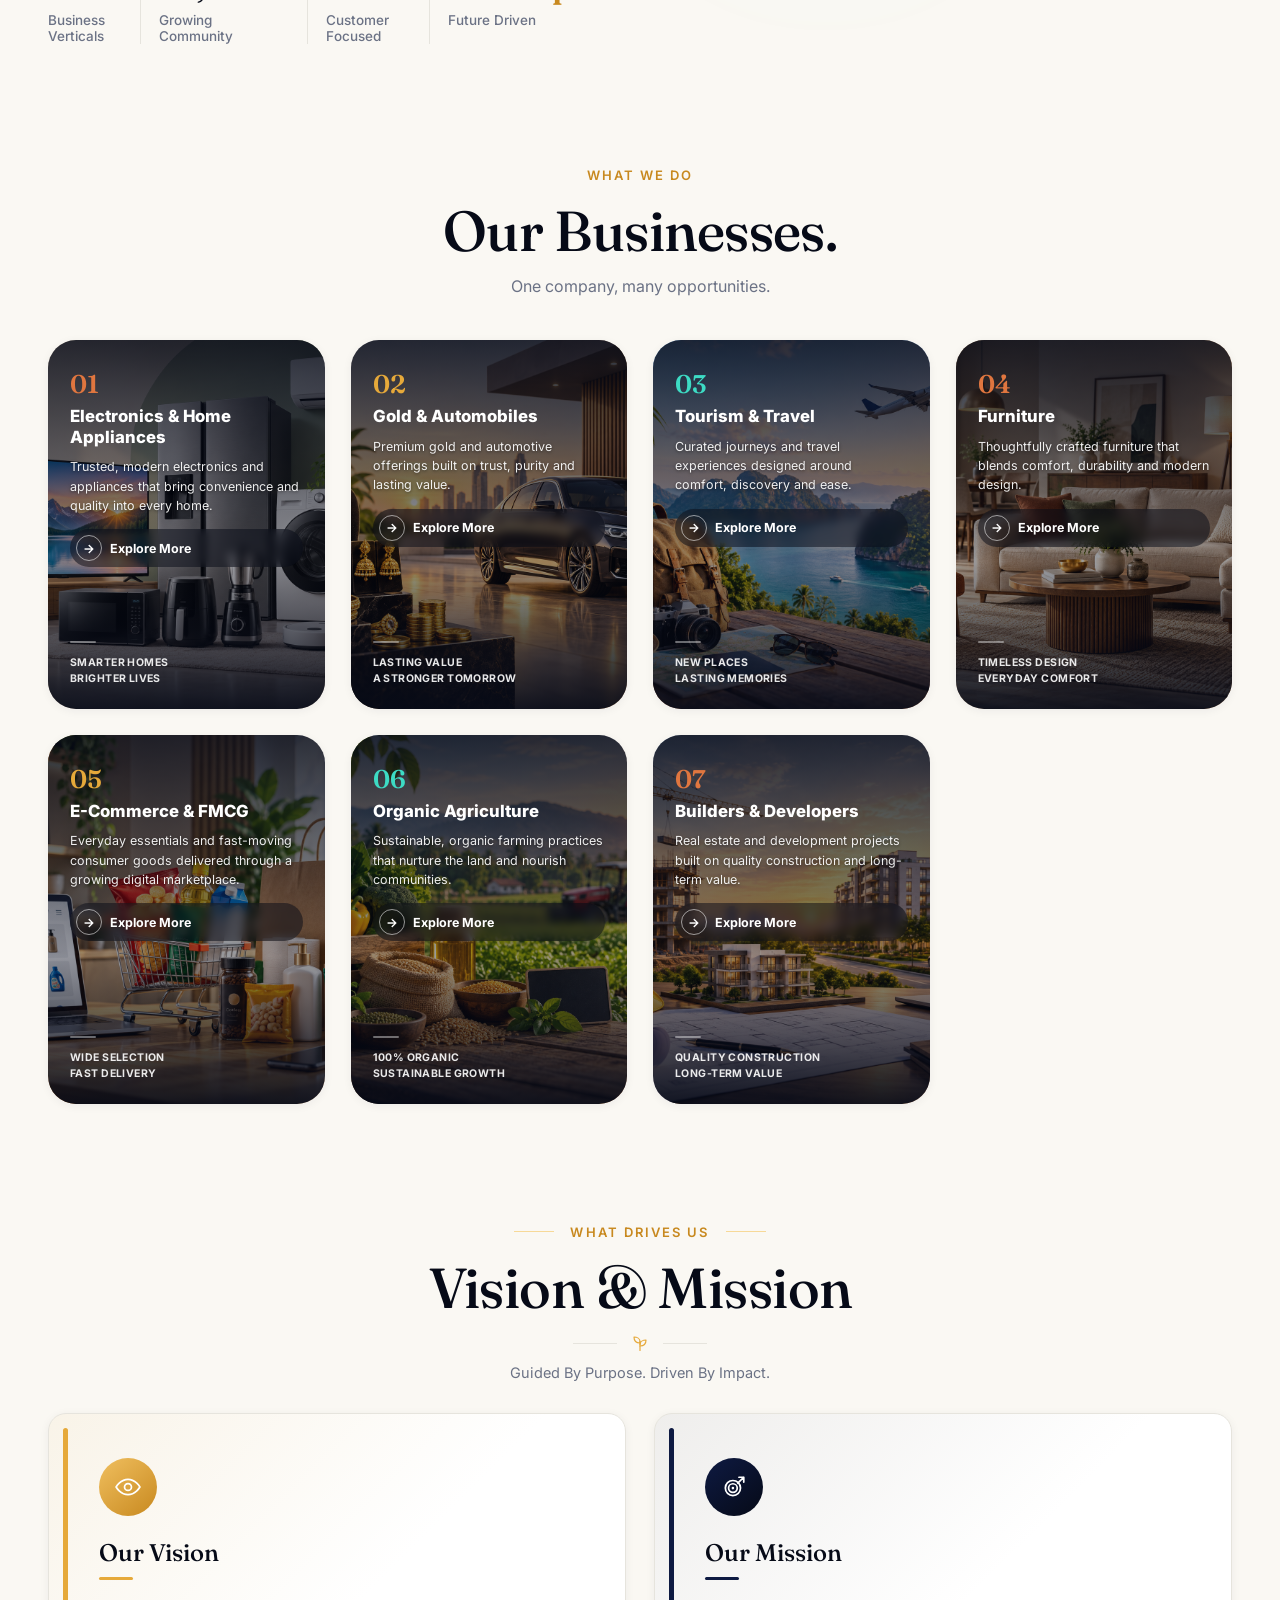
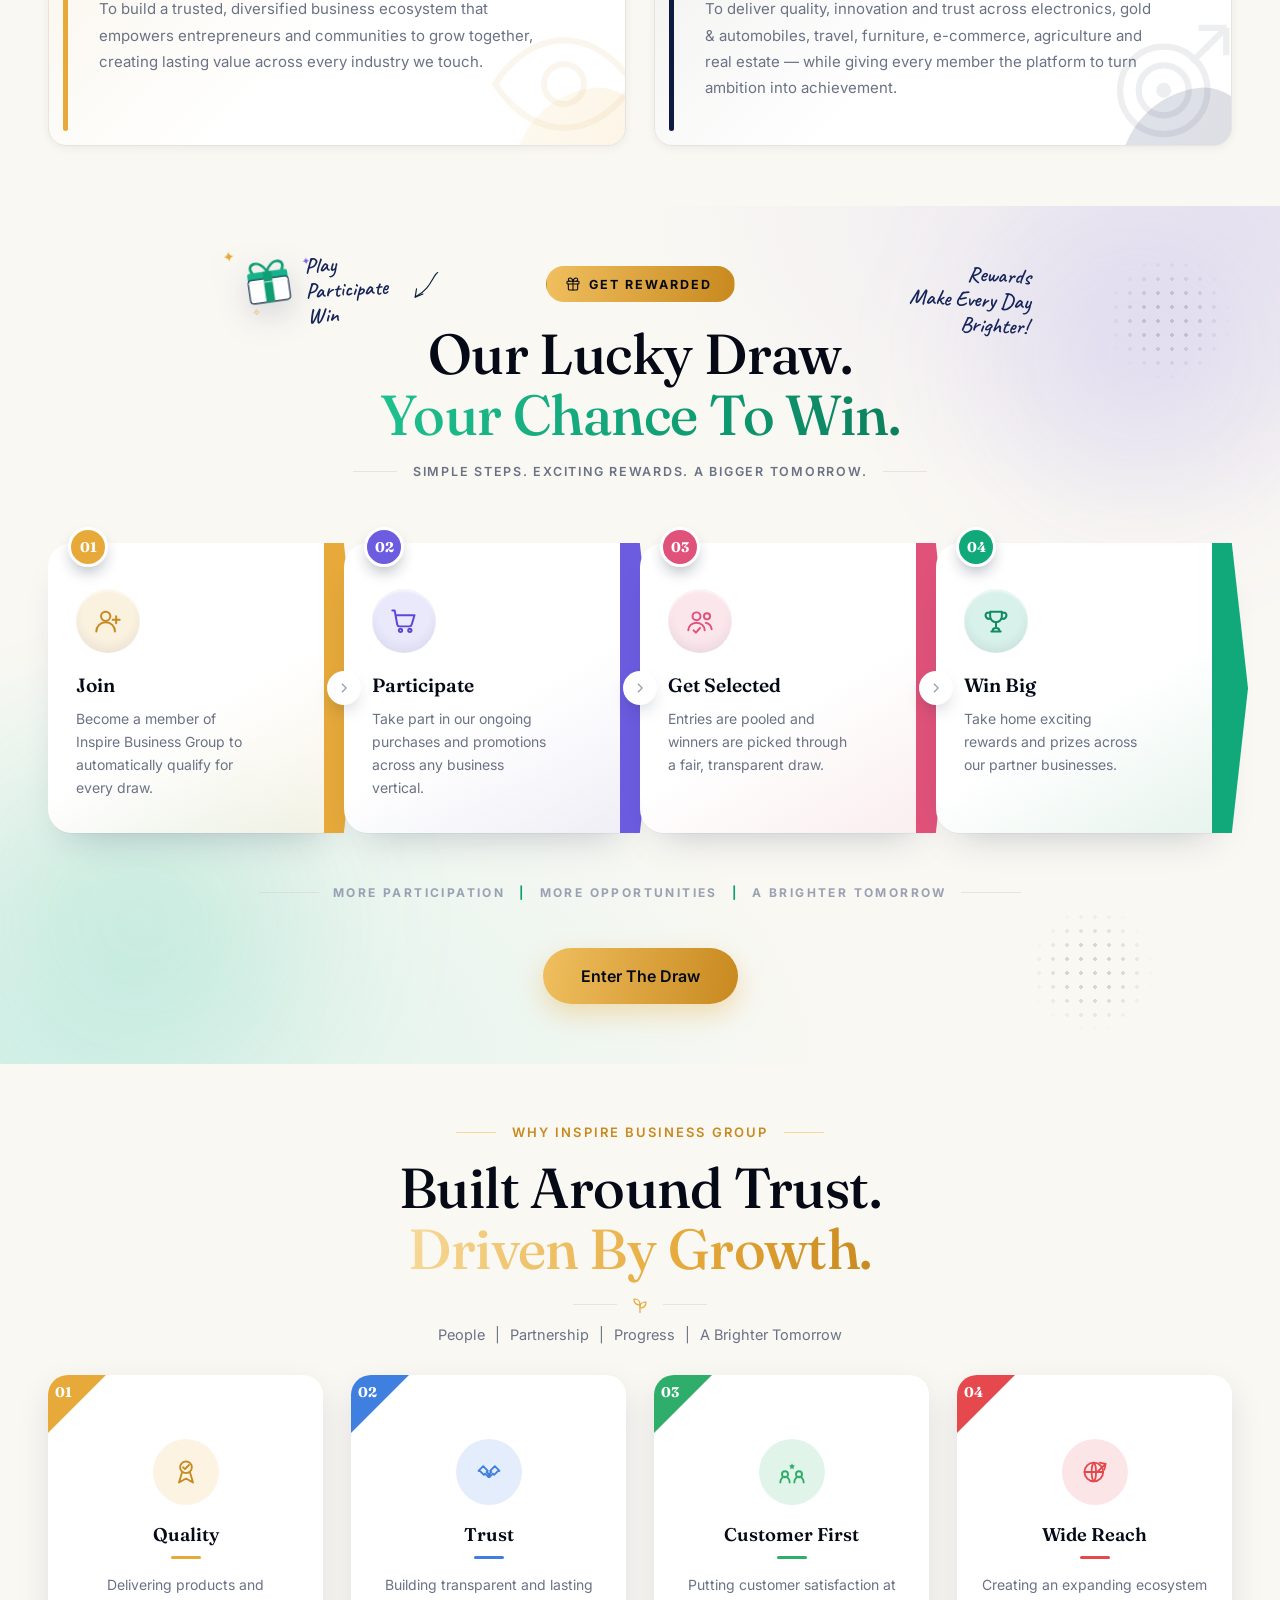
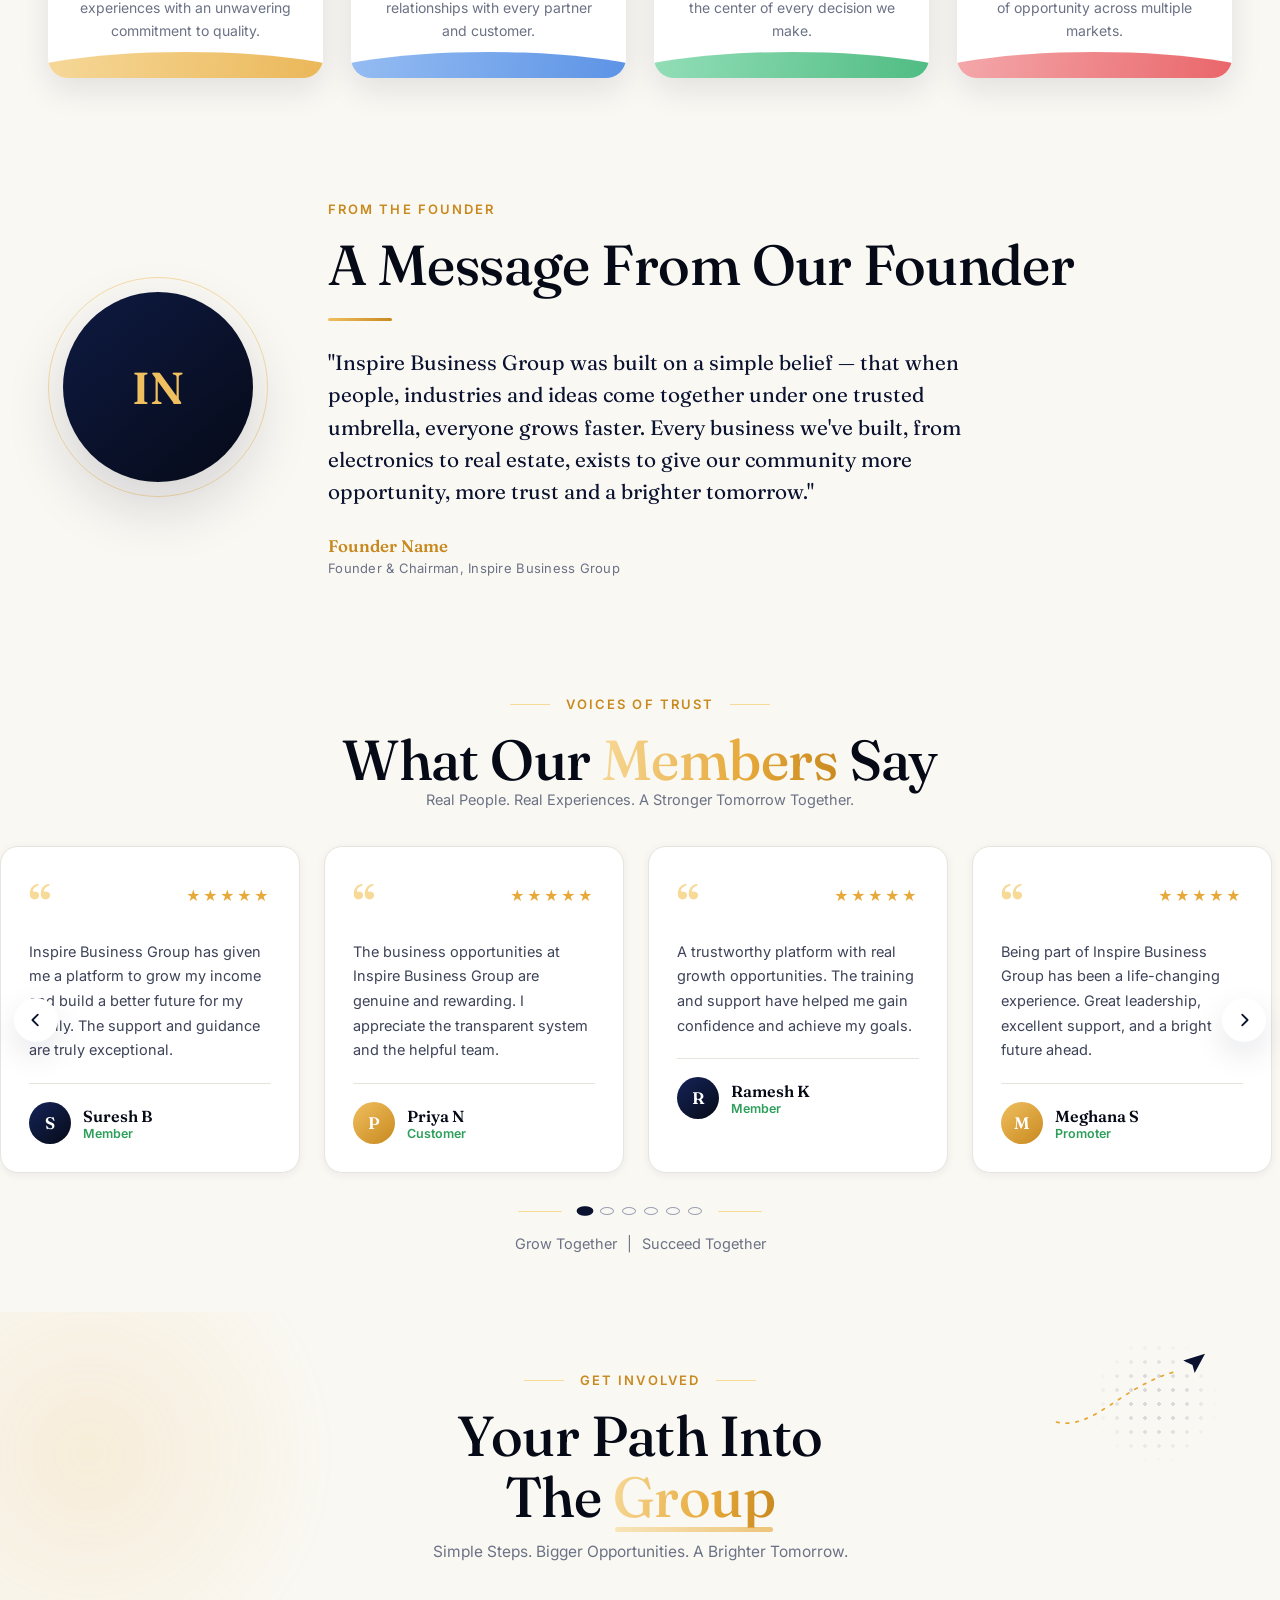
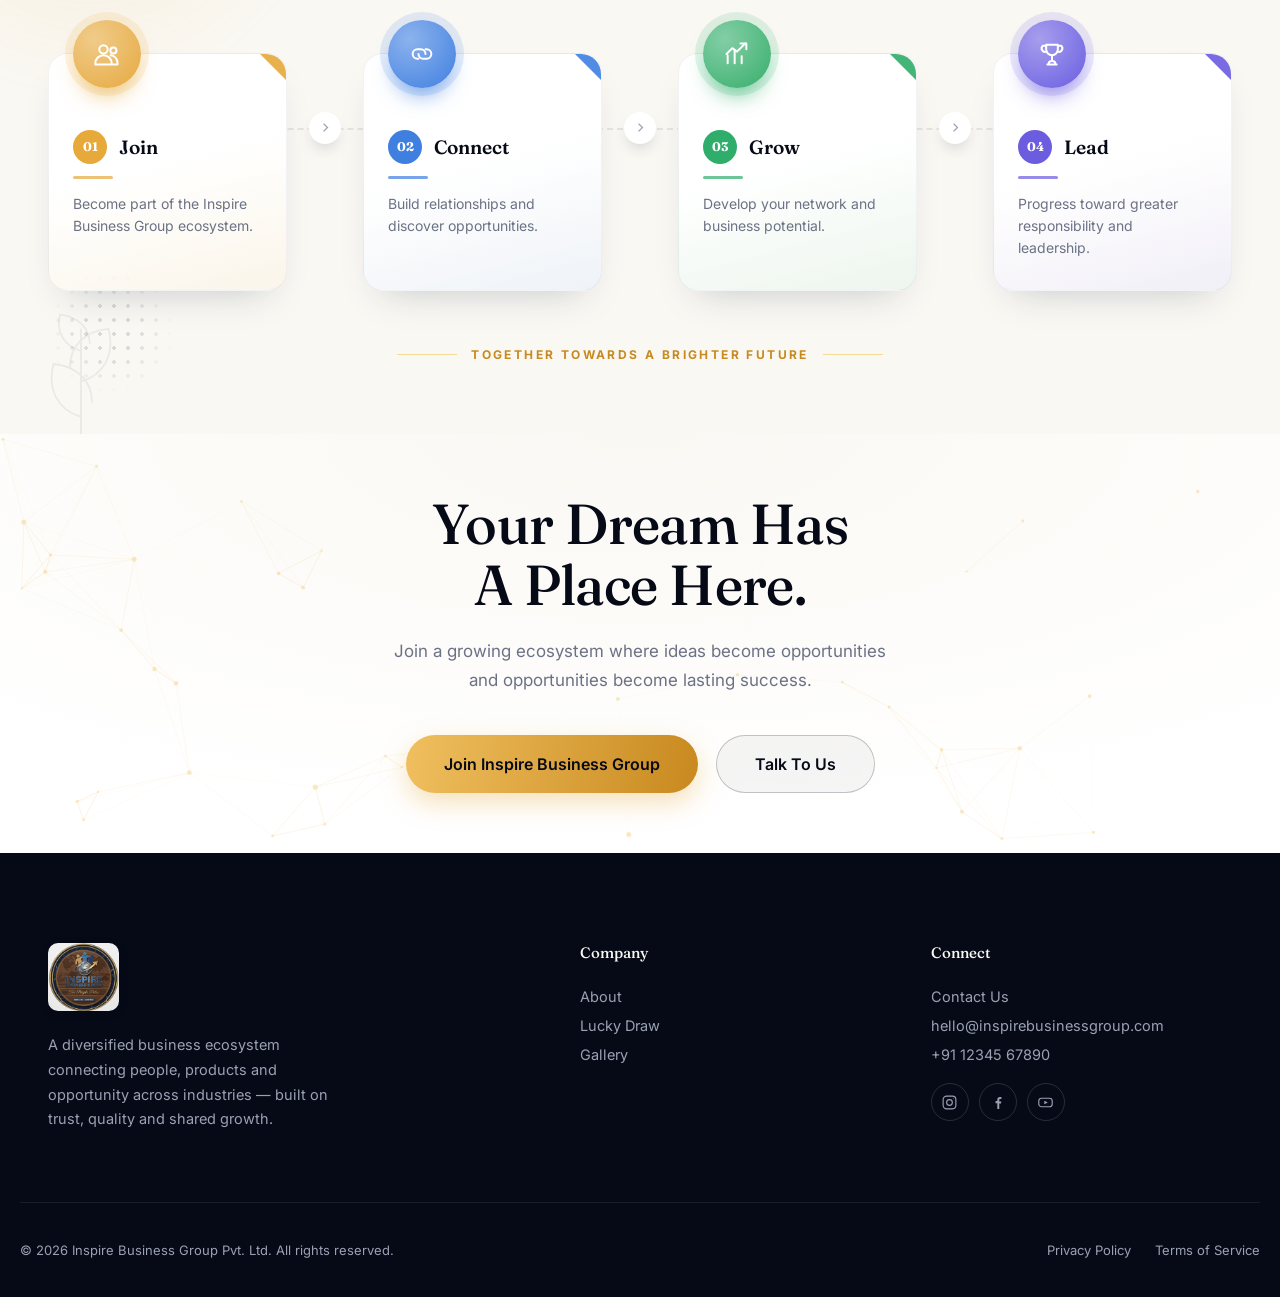
==== commit df4111eb: "yes" ====
--- a/index.html
+++ b/index.html
@@ -9,7 +9,7 @@
 <link rel="preconnect" href="https://fonts.googleapis.com">
 <link rel="preconnect" href="https://fonts.gstatic.com" crossorigin>
 <link href="https://fonts.googleapis.com/css2?family=Fraunces:opsz,wght@9..144,300;9..144,400;9..144,500;9..144,600;9..144,700&family=Inter:wght@300;400;500;600;700;800&family=Caveat:wght@600;700&display=swap" rel="stylesheet">
-<link rel="stylesheet" href="css/style.css?v=28" />
+<link rel="stylesheet" href="css/style.css?v=29" />
 <link rel="icon" type="image/png" href="images/logo.png">
 <script src="js/translate.js?v=4"></script>
 </head>
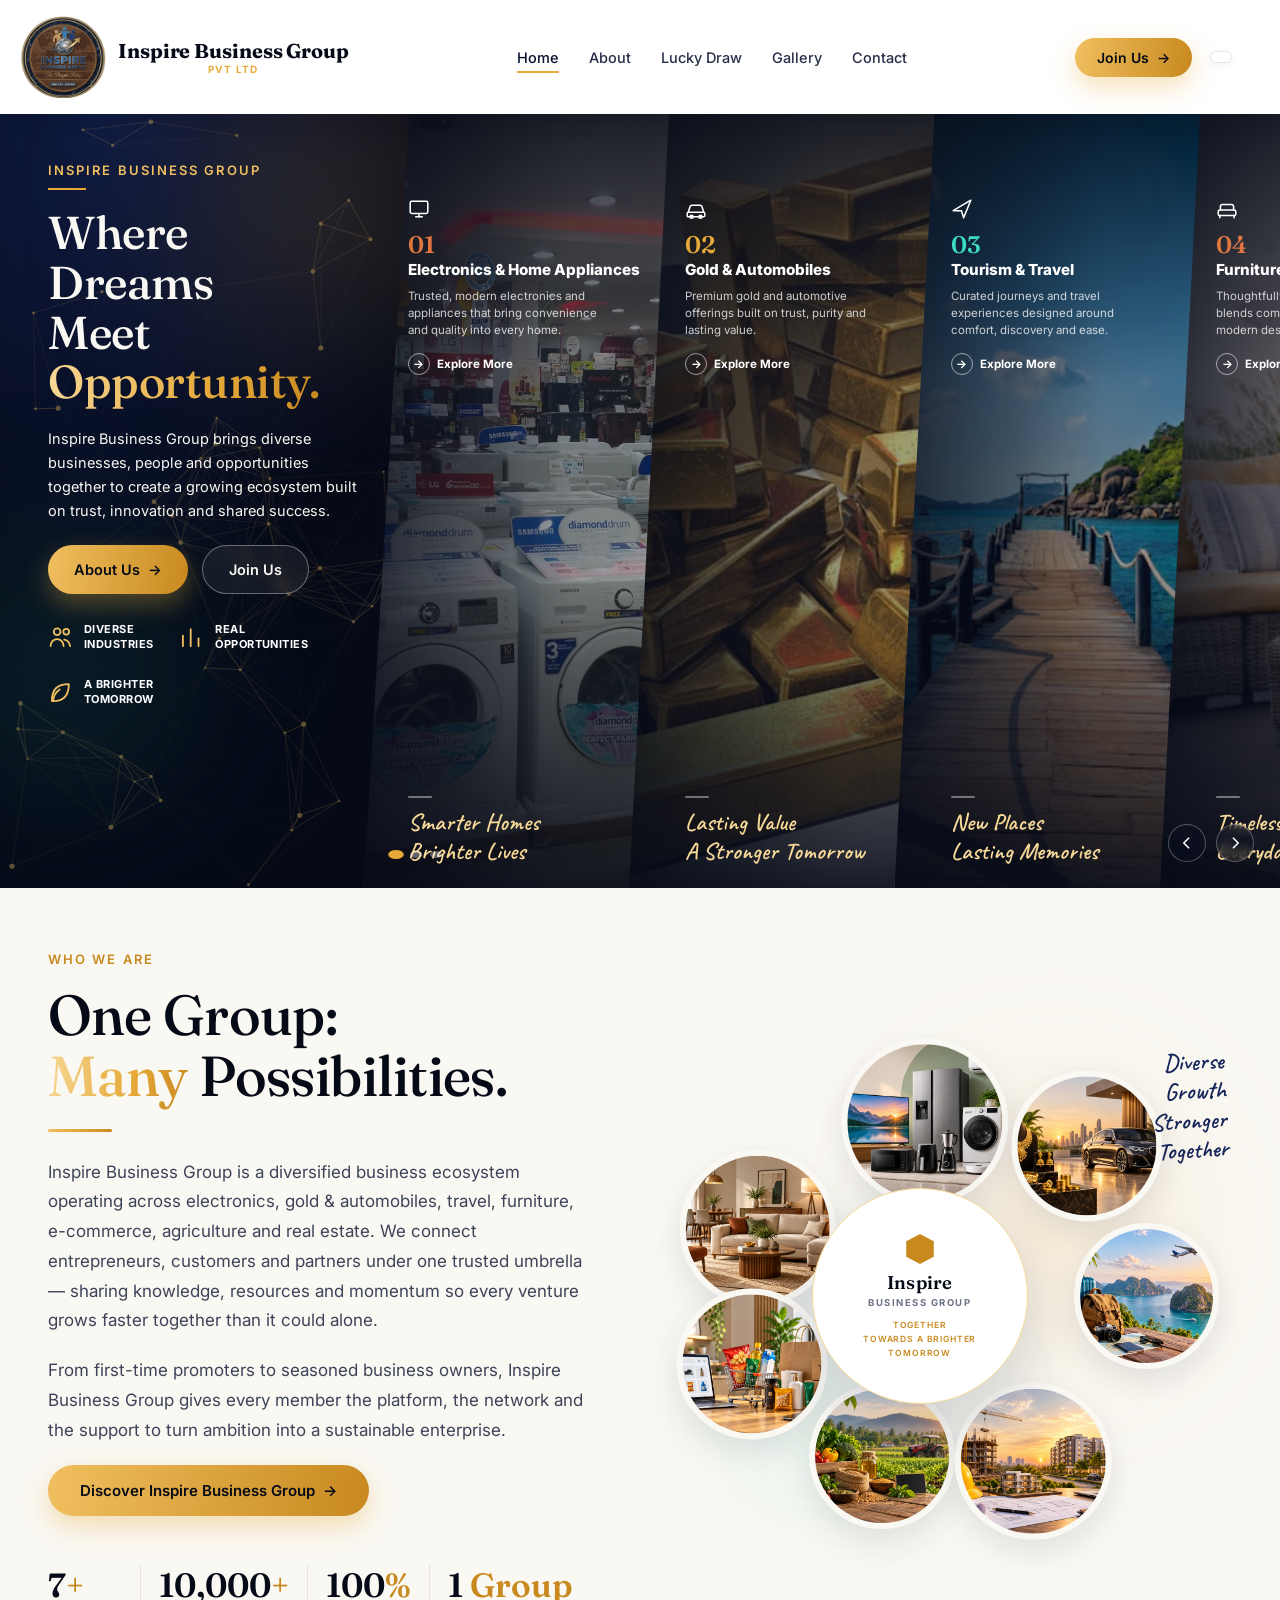
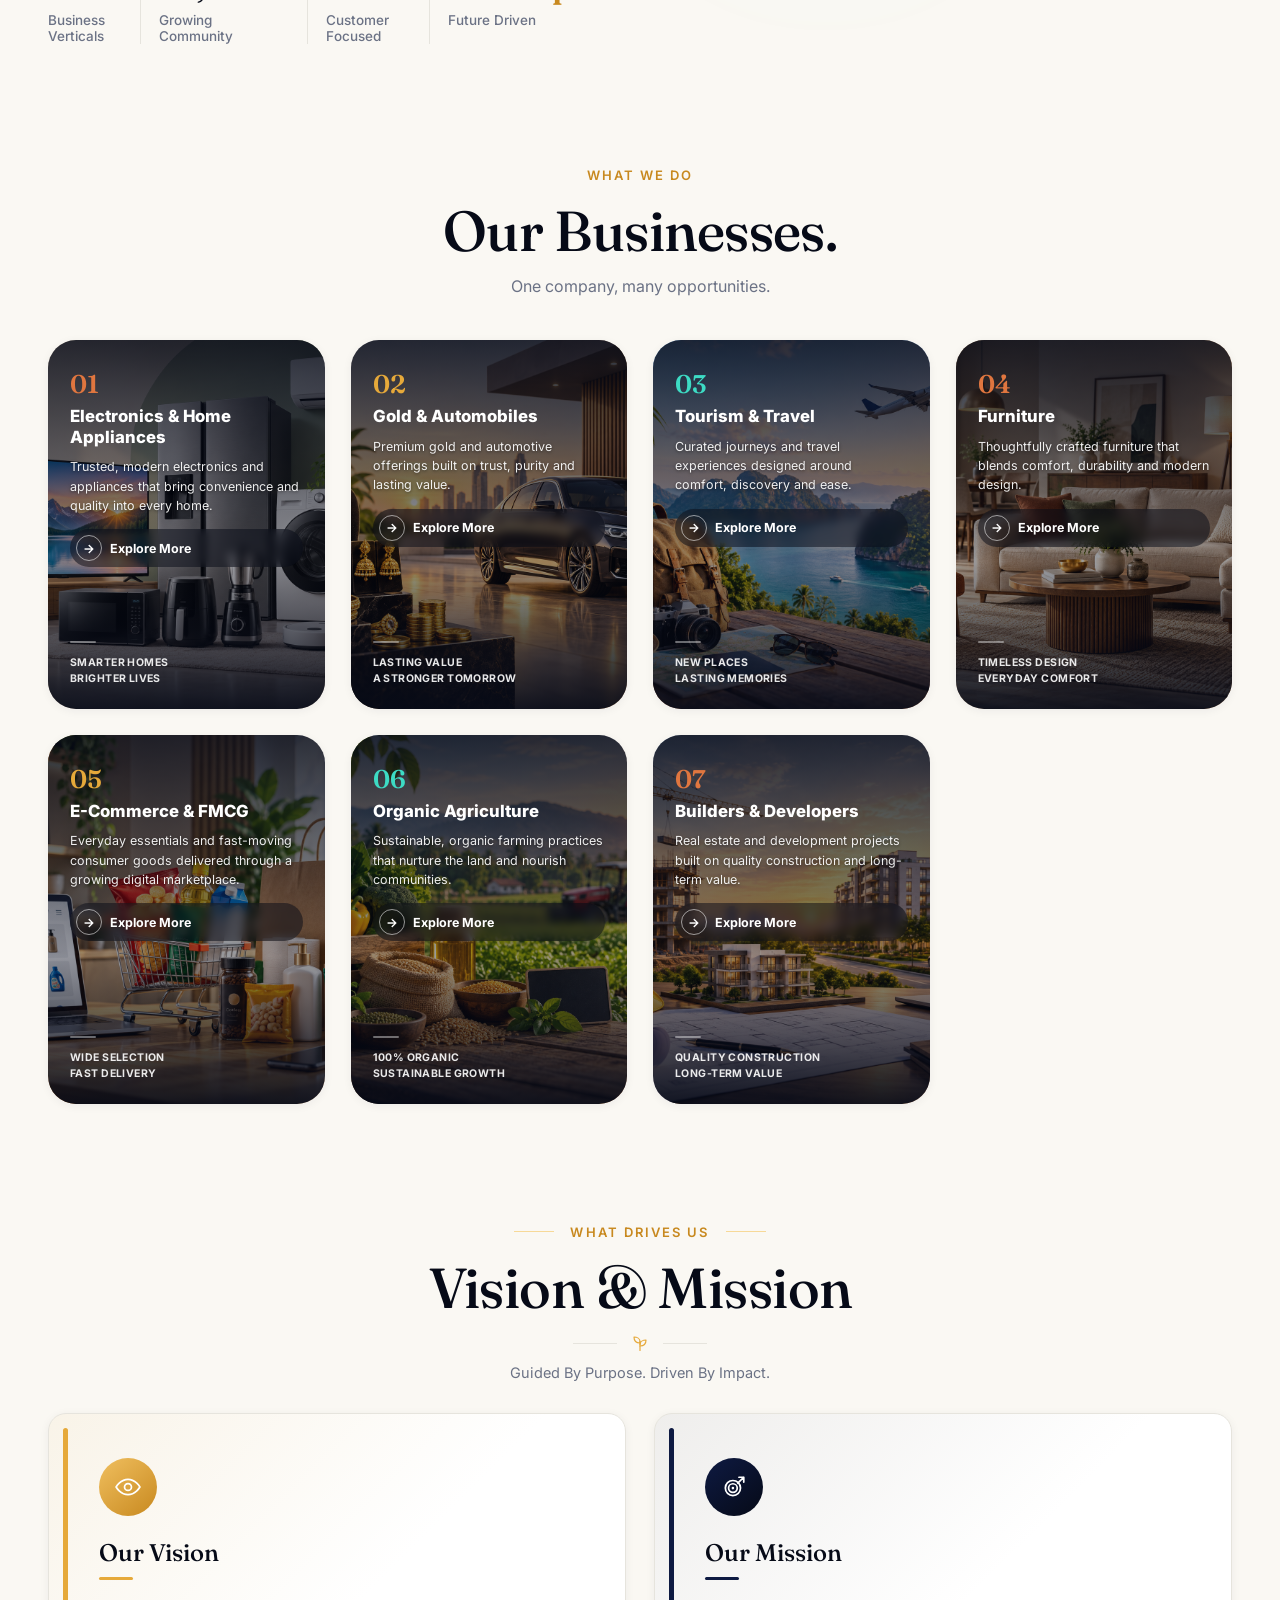
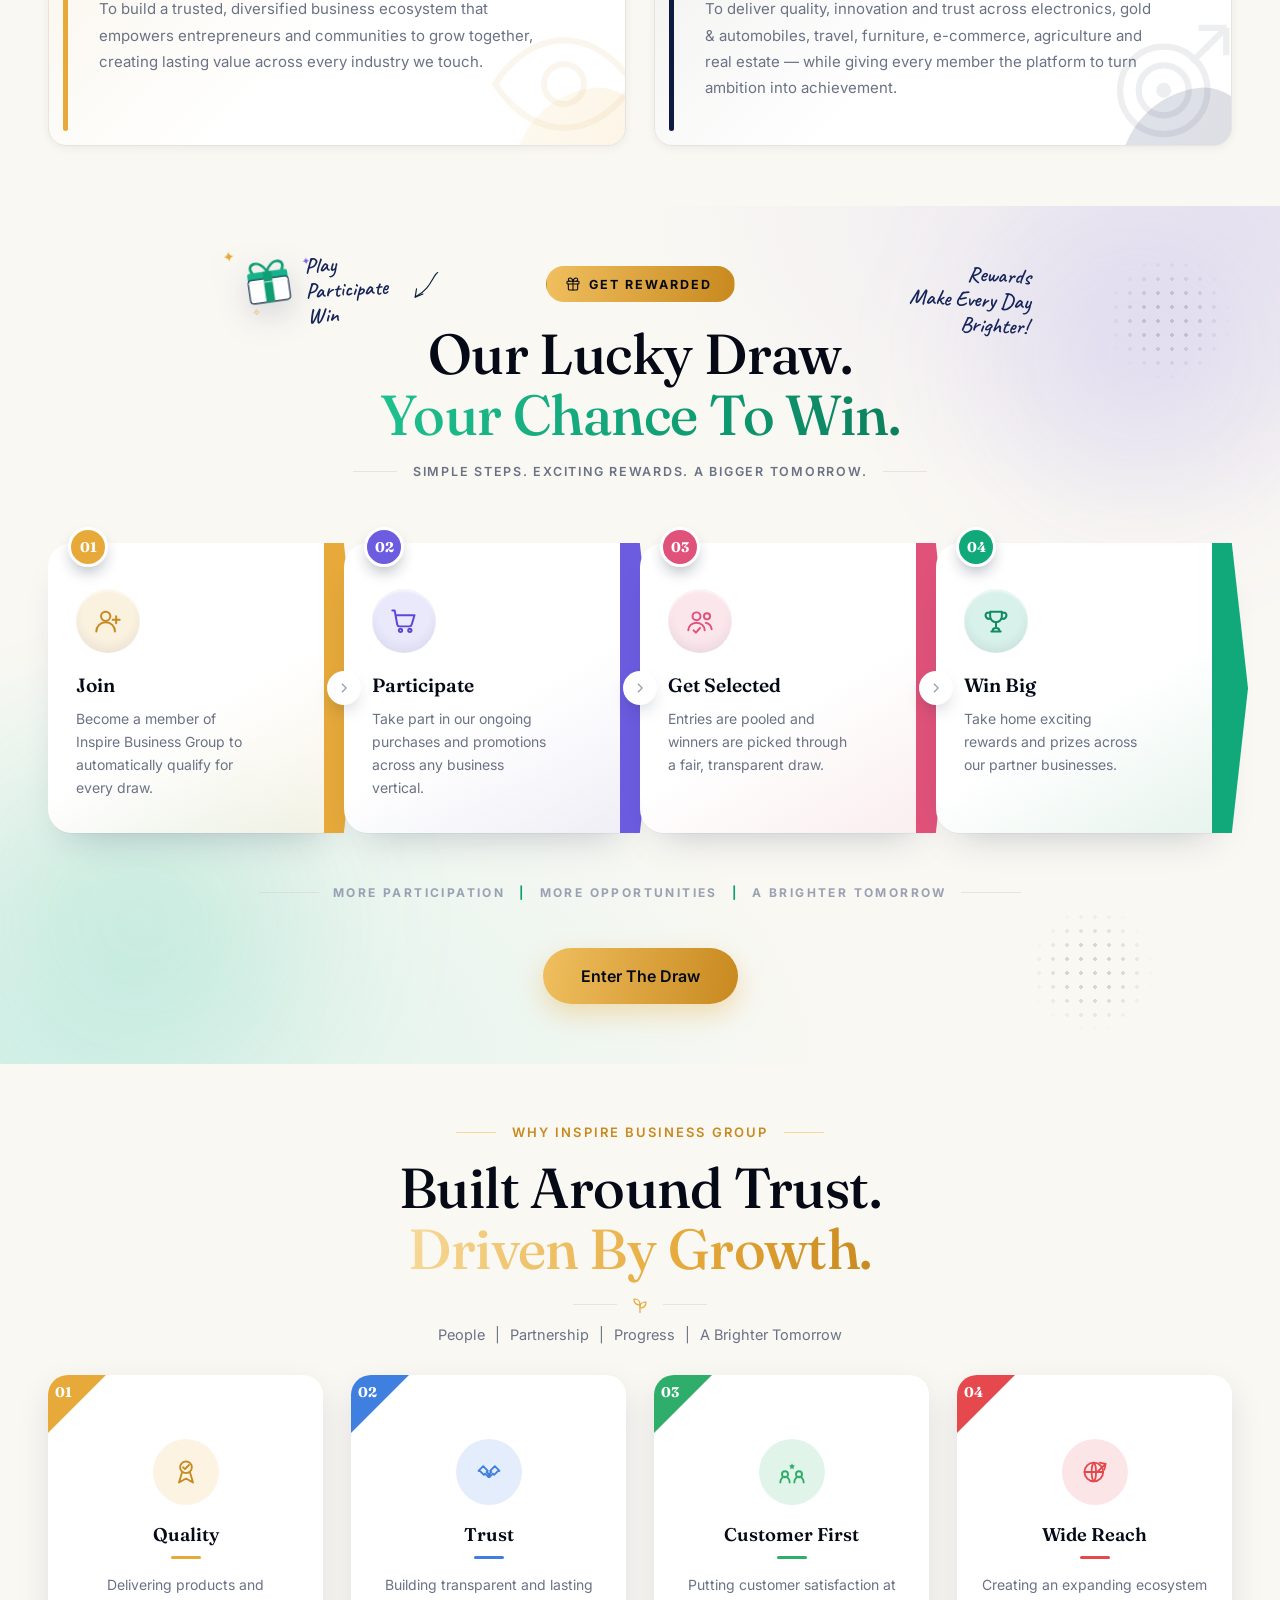
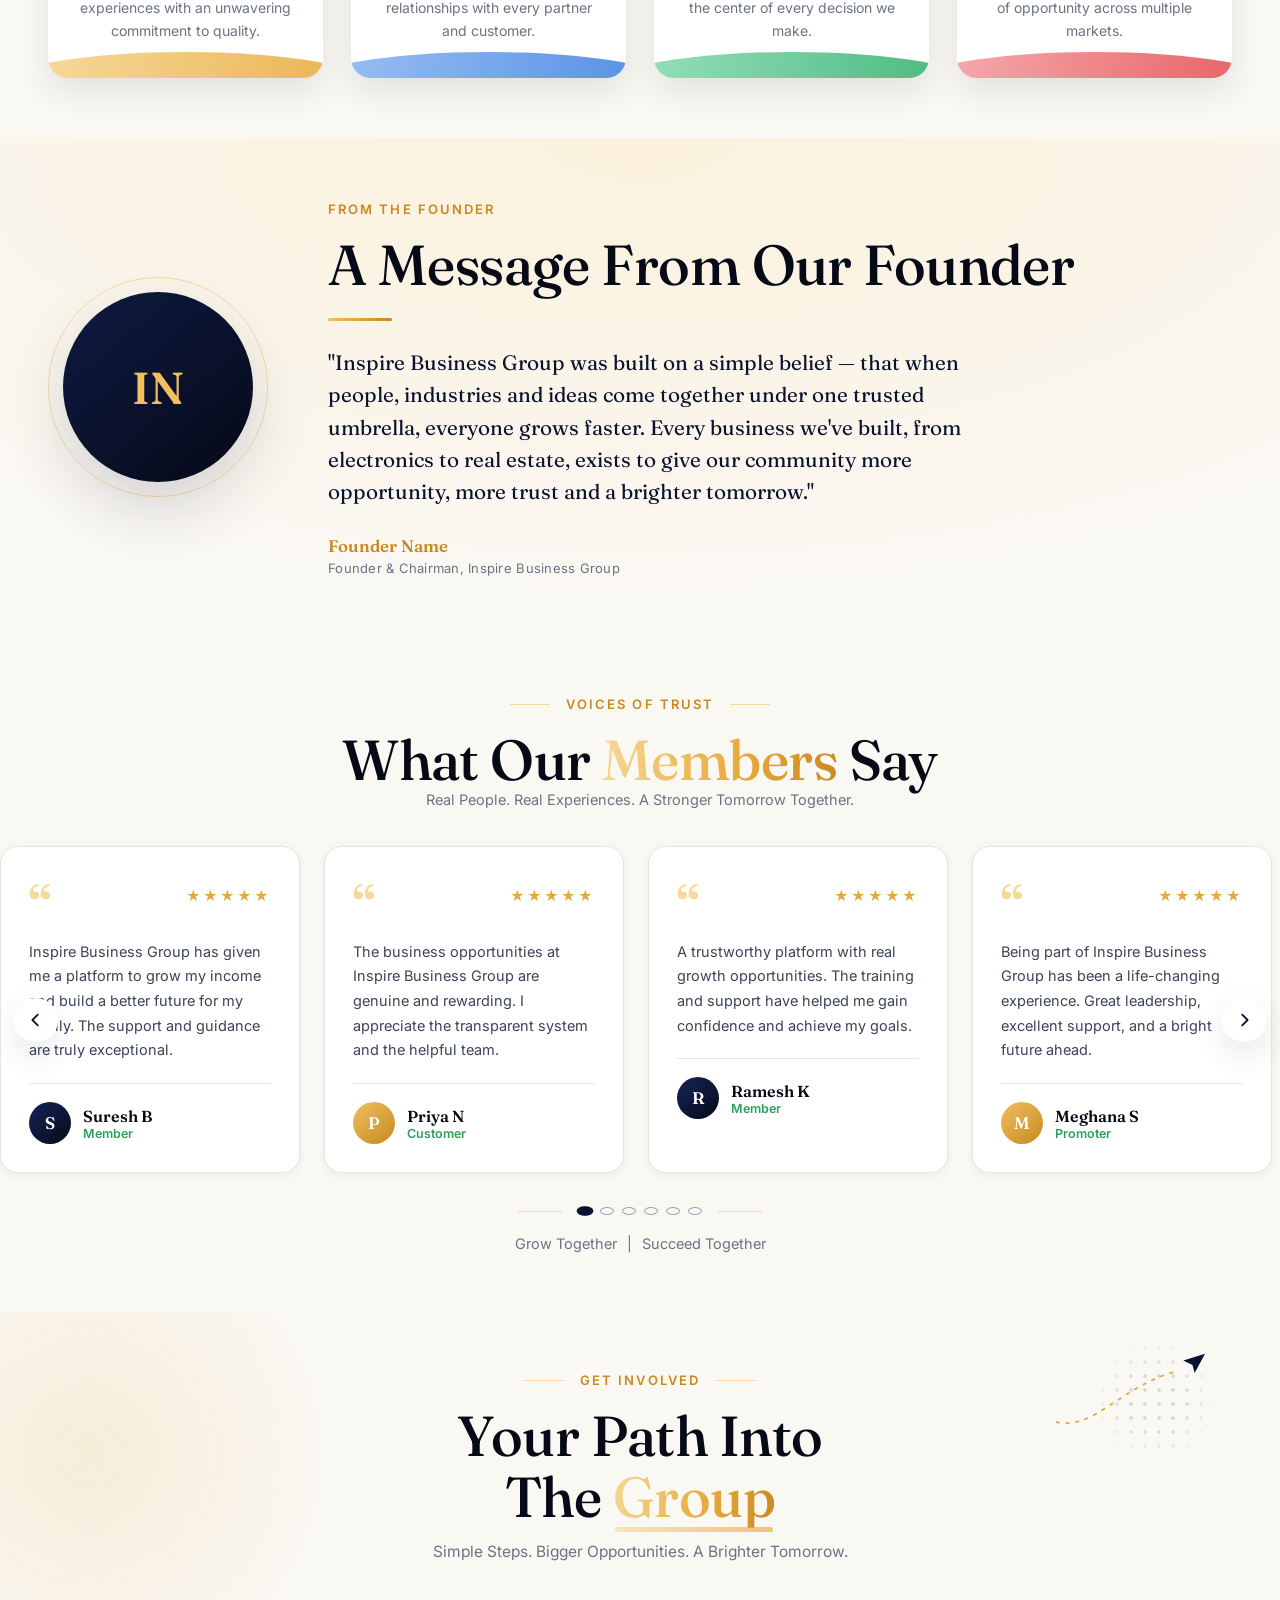
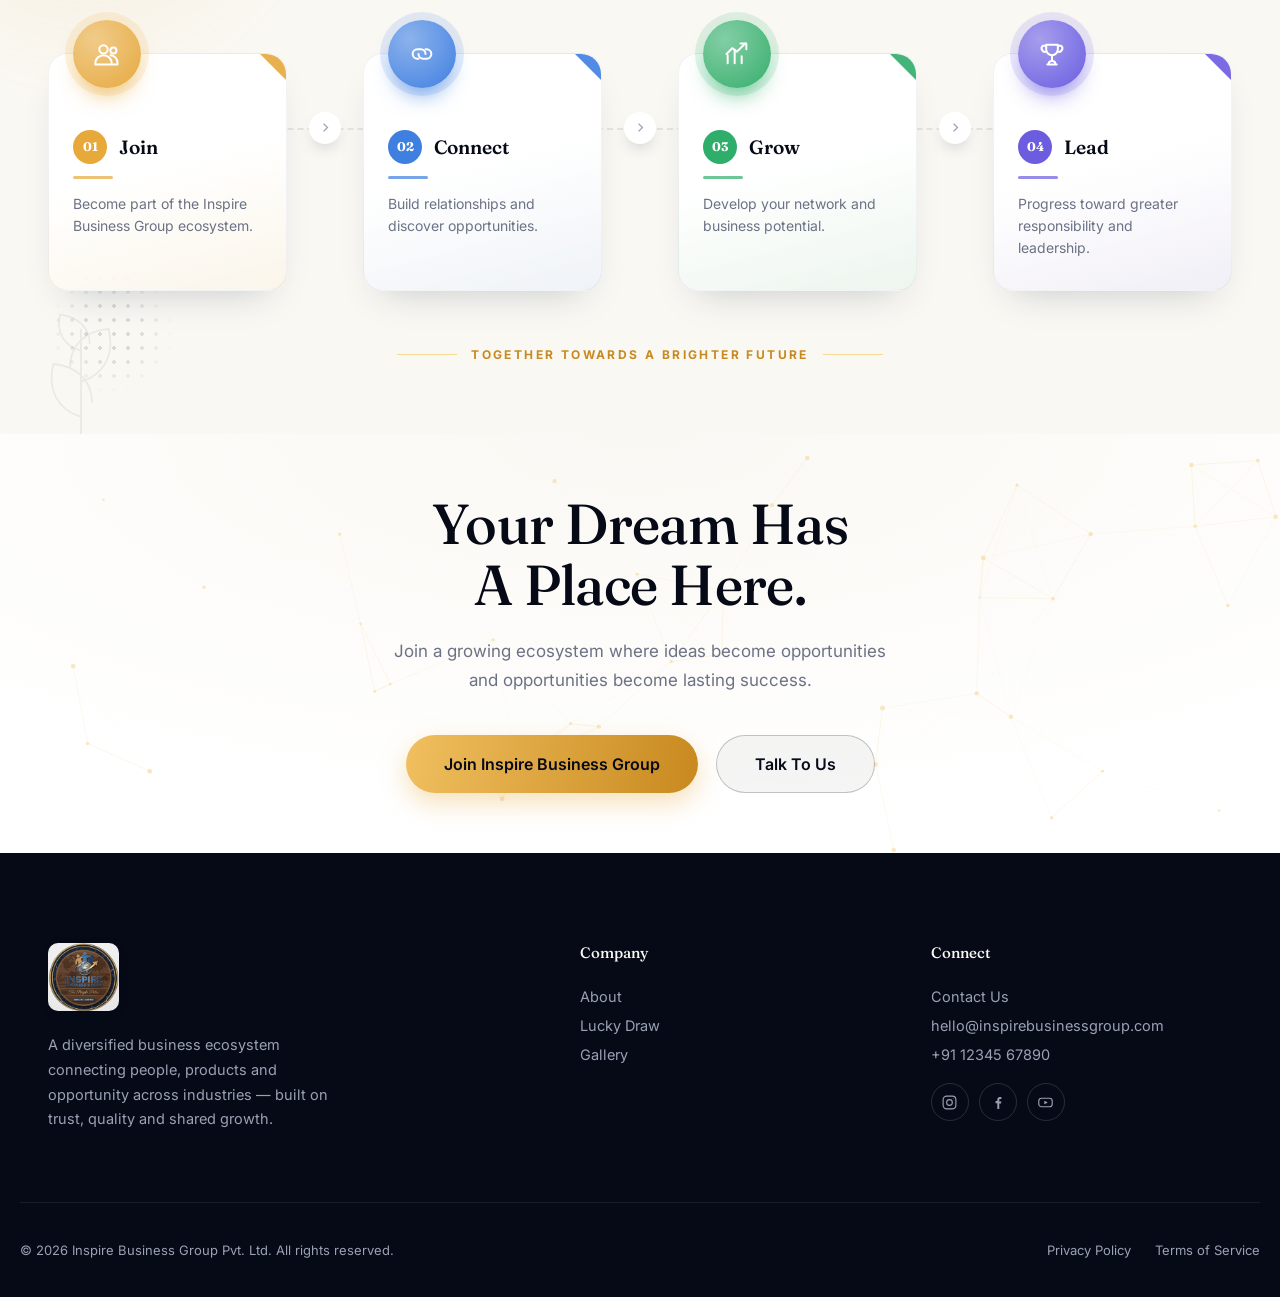
==== commit d5b2c19e: "yes" ====
--- a/index.html
+++ b/index.html
@@ -9,9 +9,9 @@
 <link rel="preconnect" href="https://fonts.googleapis.com">
 <link rel="preconnect" href="https://fonts.gstatic.com" crossorigin>
 <link href="https://fonts.googleapis.com/css2?family=Fraunces:opsz,wght@9..144,300;9..144,400;9..144,500;9..144,600;9..144,700&family=Inter:wght@300;400;500;600;700;800&family=Caveat:wght@600;700&display=swap" rel="stylesheet">
-<link rel="stylesheet" href="css/style.css?v=29" />
+<link rel="stylesheet" href="css/style.css?v=30" />
 <link rel="icon" type="image/png" href="images/logo.png">
-<script src="js/translate.js?v=4"></script>
+<script src="js/translate.js?v=5"></script>
 </head>
 <body>
 
@@ -37,8 +37,8 @@
     </nav>
 
     <div class="nav__actions">
+      <a href="#join" class="btn btn--gold btn--sm">Join Us <span>→</span></a>
       <div id="google_translate_element" class="nav__translate nav__translate--desktop"></div>
-      <a href="#join" class="btn btn--gold btn--sm">Join Us <span>→</span></a>
       <button class="nav__burger" id="navBurger" aria-label="Toggle menu" aria-expanded="false">
         <span></span><span></span><span></span>
       </button>
--- a/css/style.css
+++ b/css/style.css
@@ -830,7 +830,7 @@
 @media(max-width:800px){.vm-grid{grid-template-columns:1fr;}}
 
 /* ============ FOUNDER ============ */
-.founder{overflow:hidden;background:var(--off-white);color:var(--navy-900);}
+.founder{overflow:hidden;background:radial-gradient(120% 140% at 50% 0%, #fbf1dc, var(--off-white) 65%);color:var(--navy-900);}
 .founder__grid{display:grid;grid-template-columns:220px 1fr;gap:60px;align-items:center;}
 .founder__avatar{position:relative;width:220px;height:220px;}
 .founder__avatar-ring{position:absolute;inset:0;border-radius:50%;border:1.5px solid rgba(240,191,95,.5);}
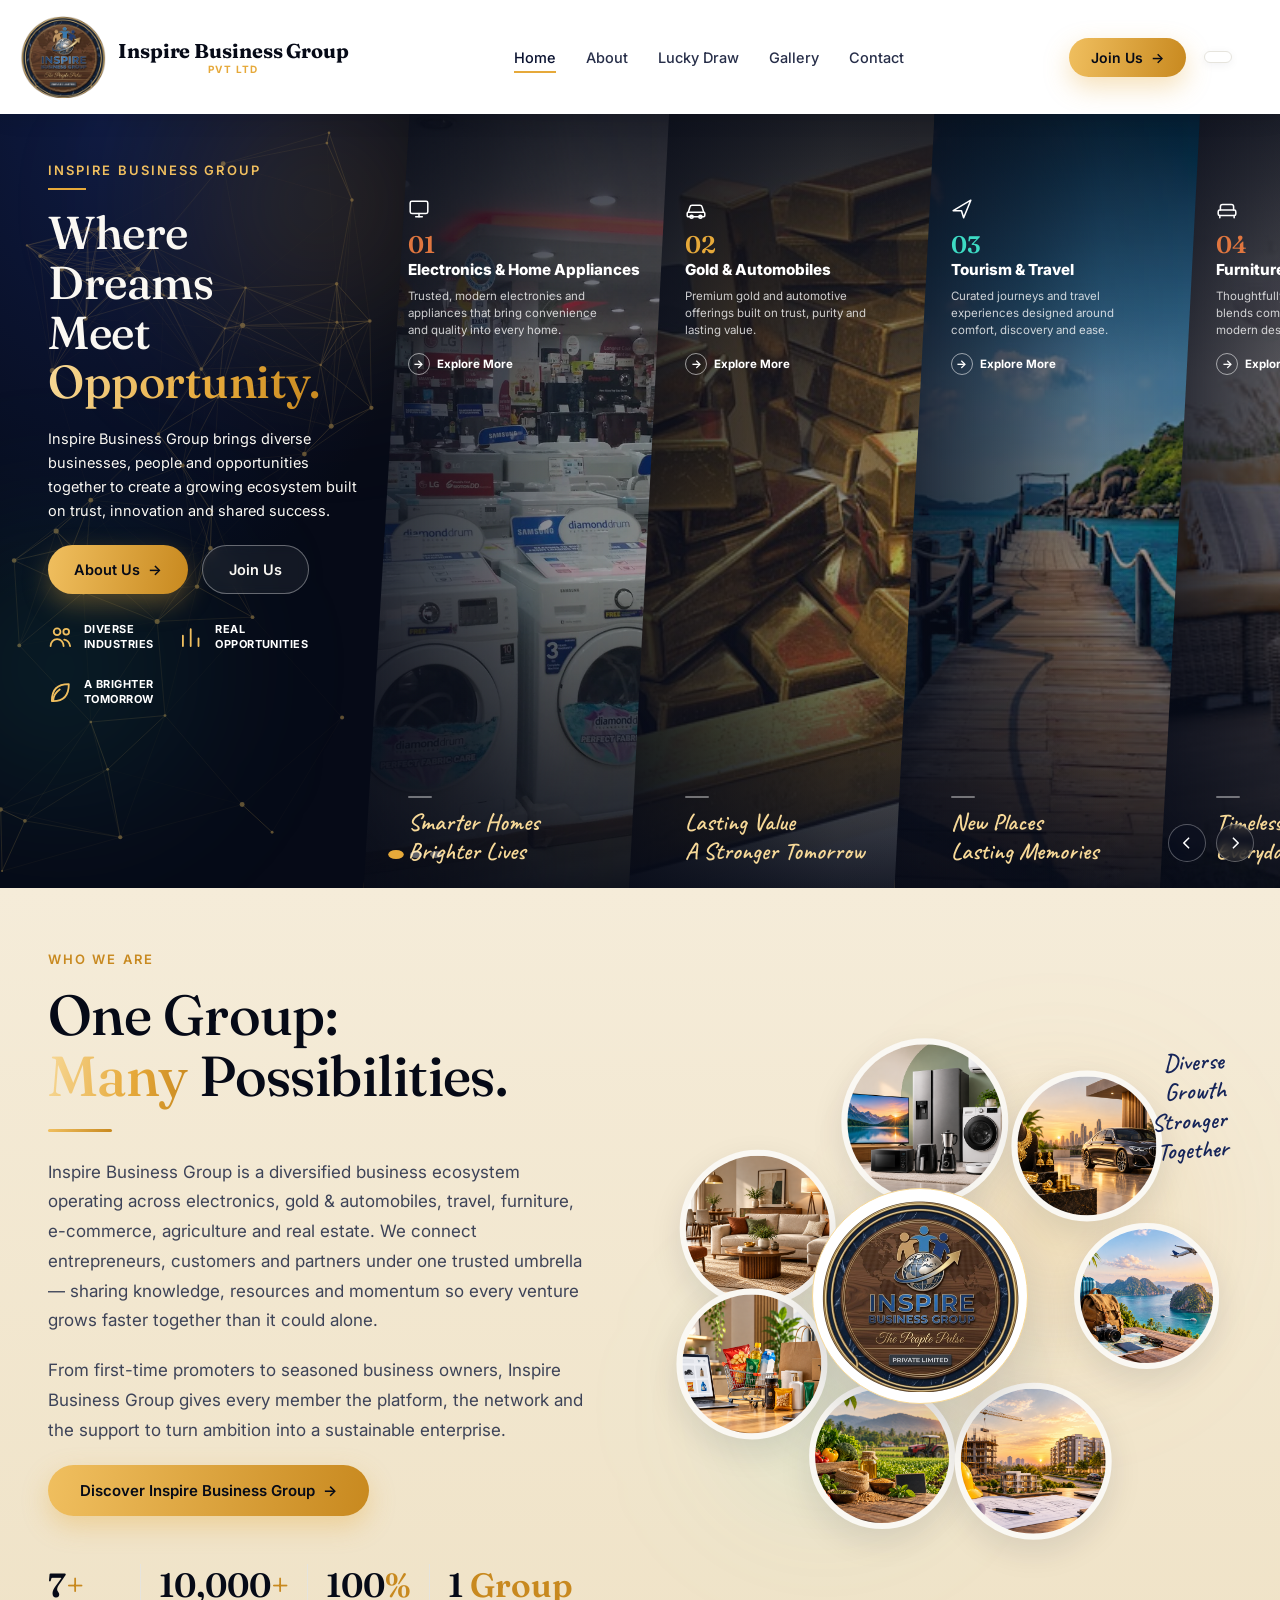
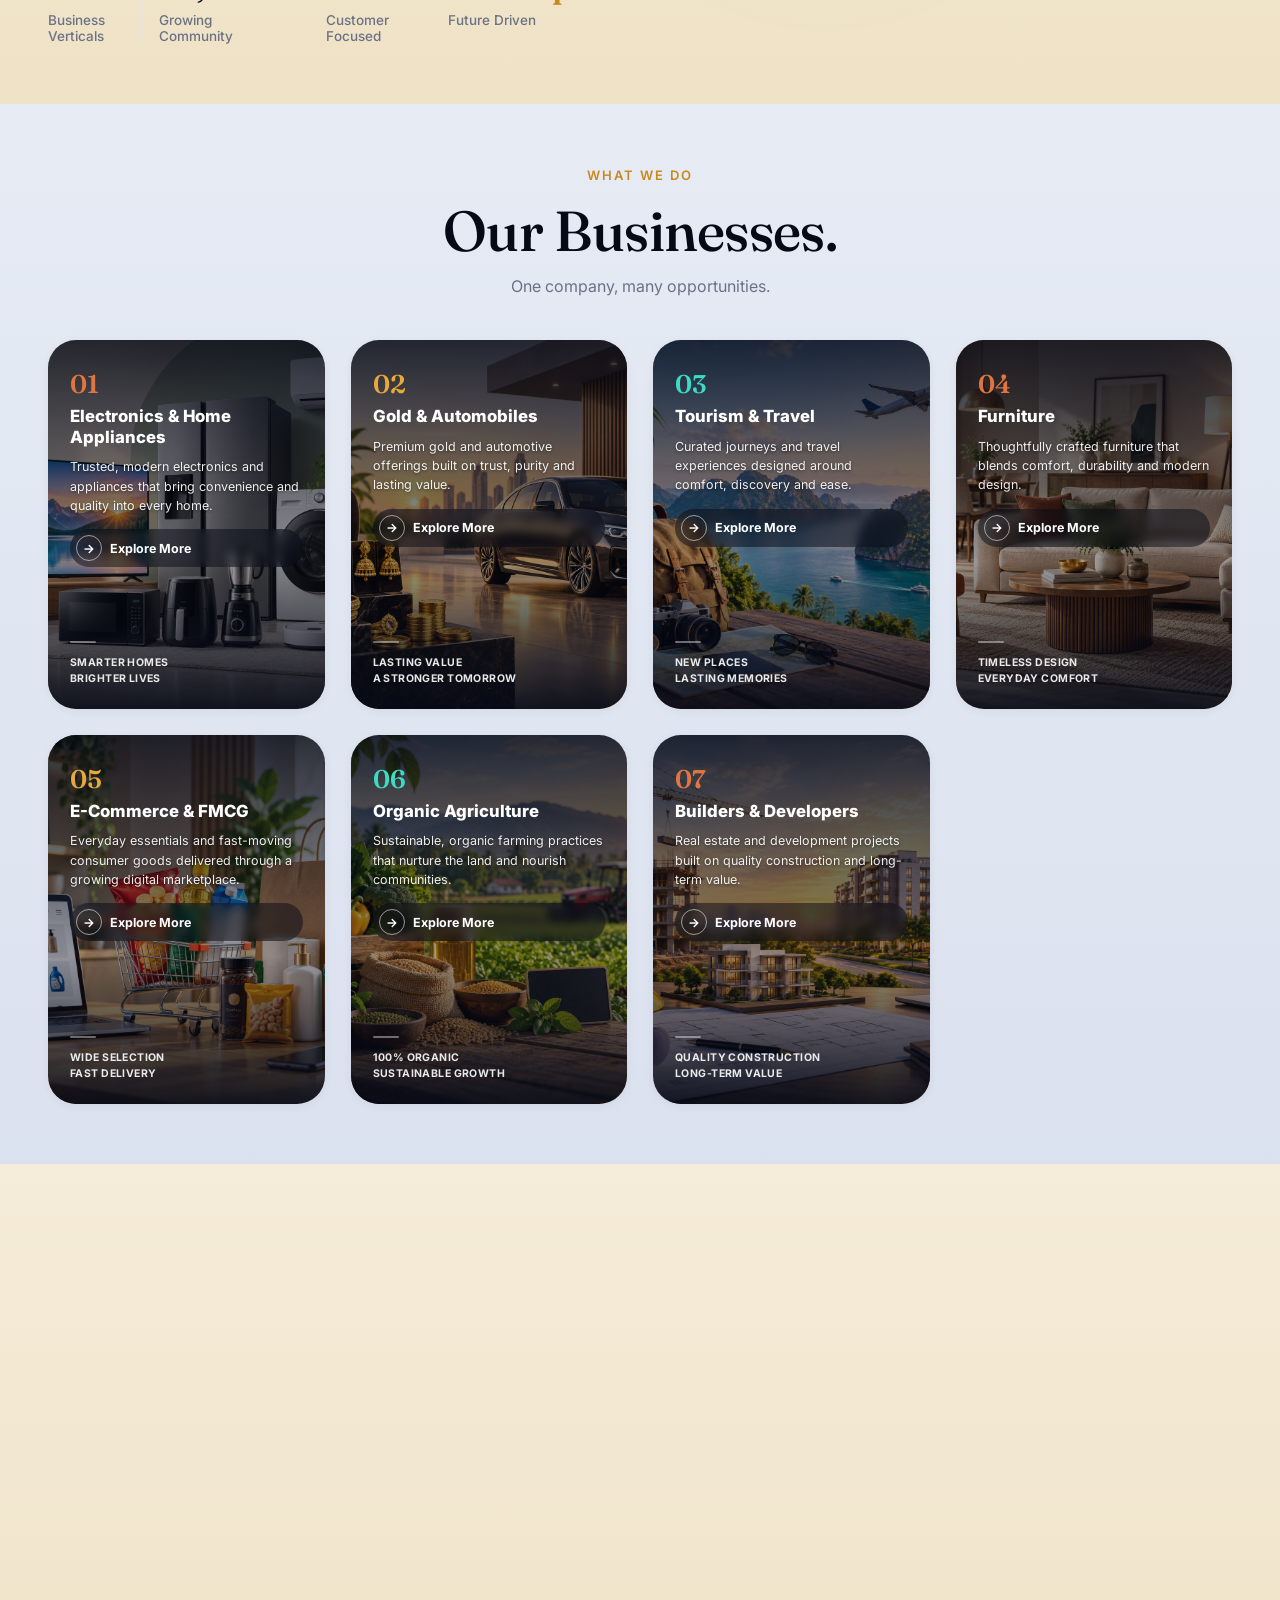
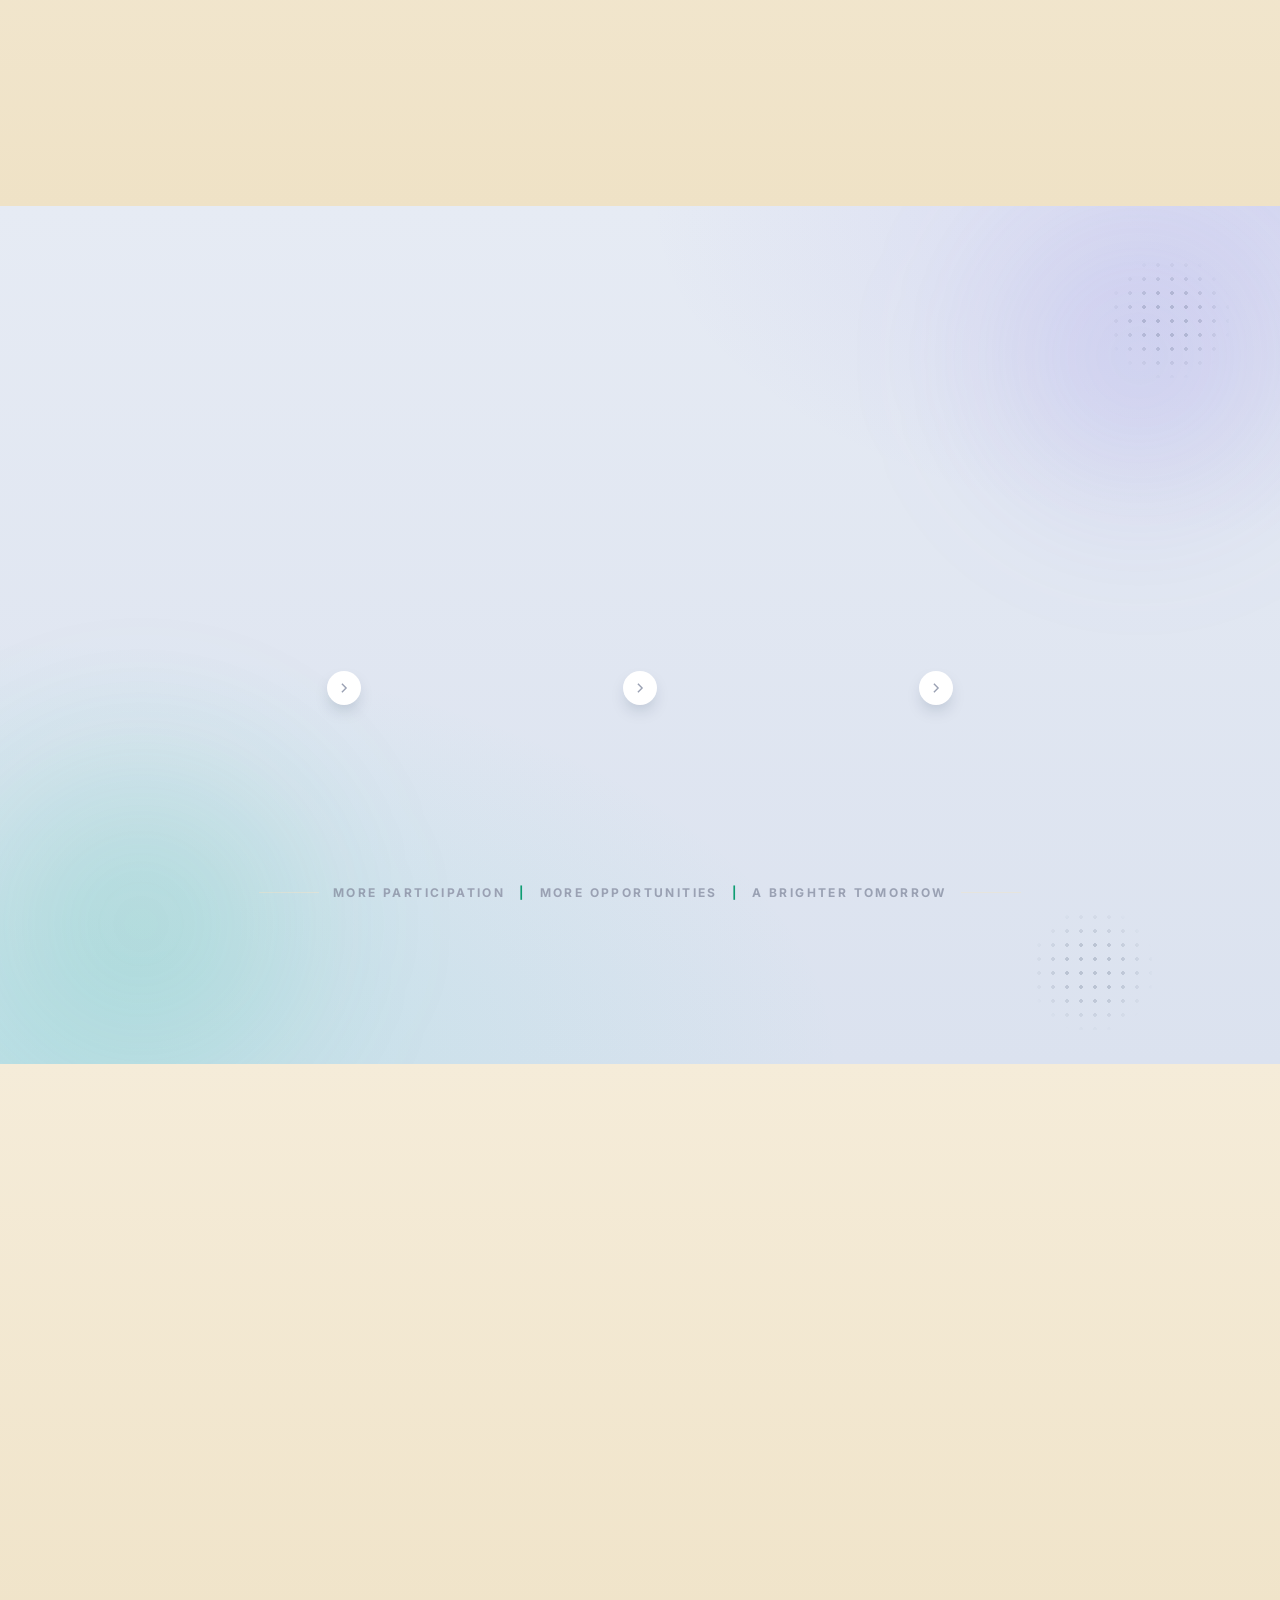
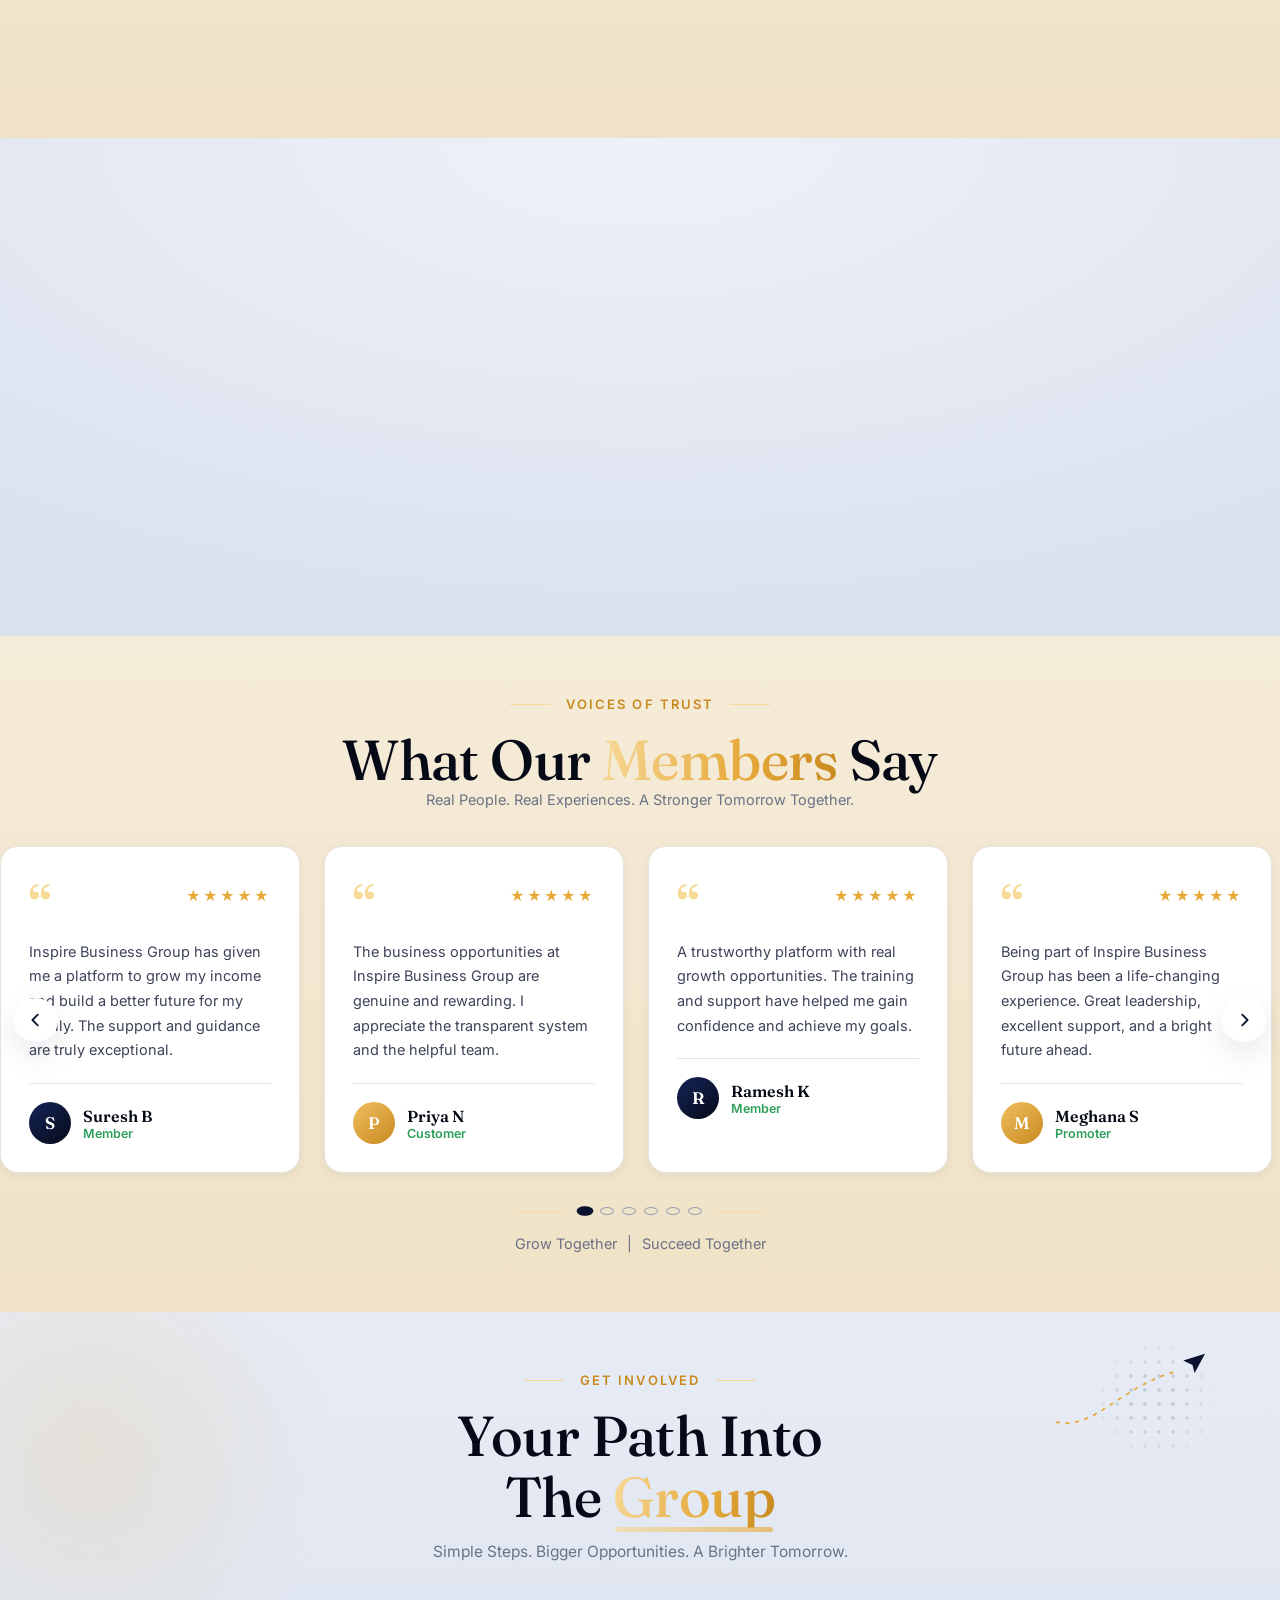
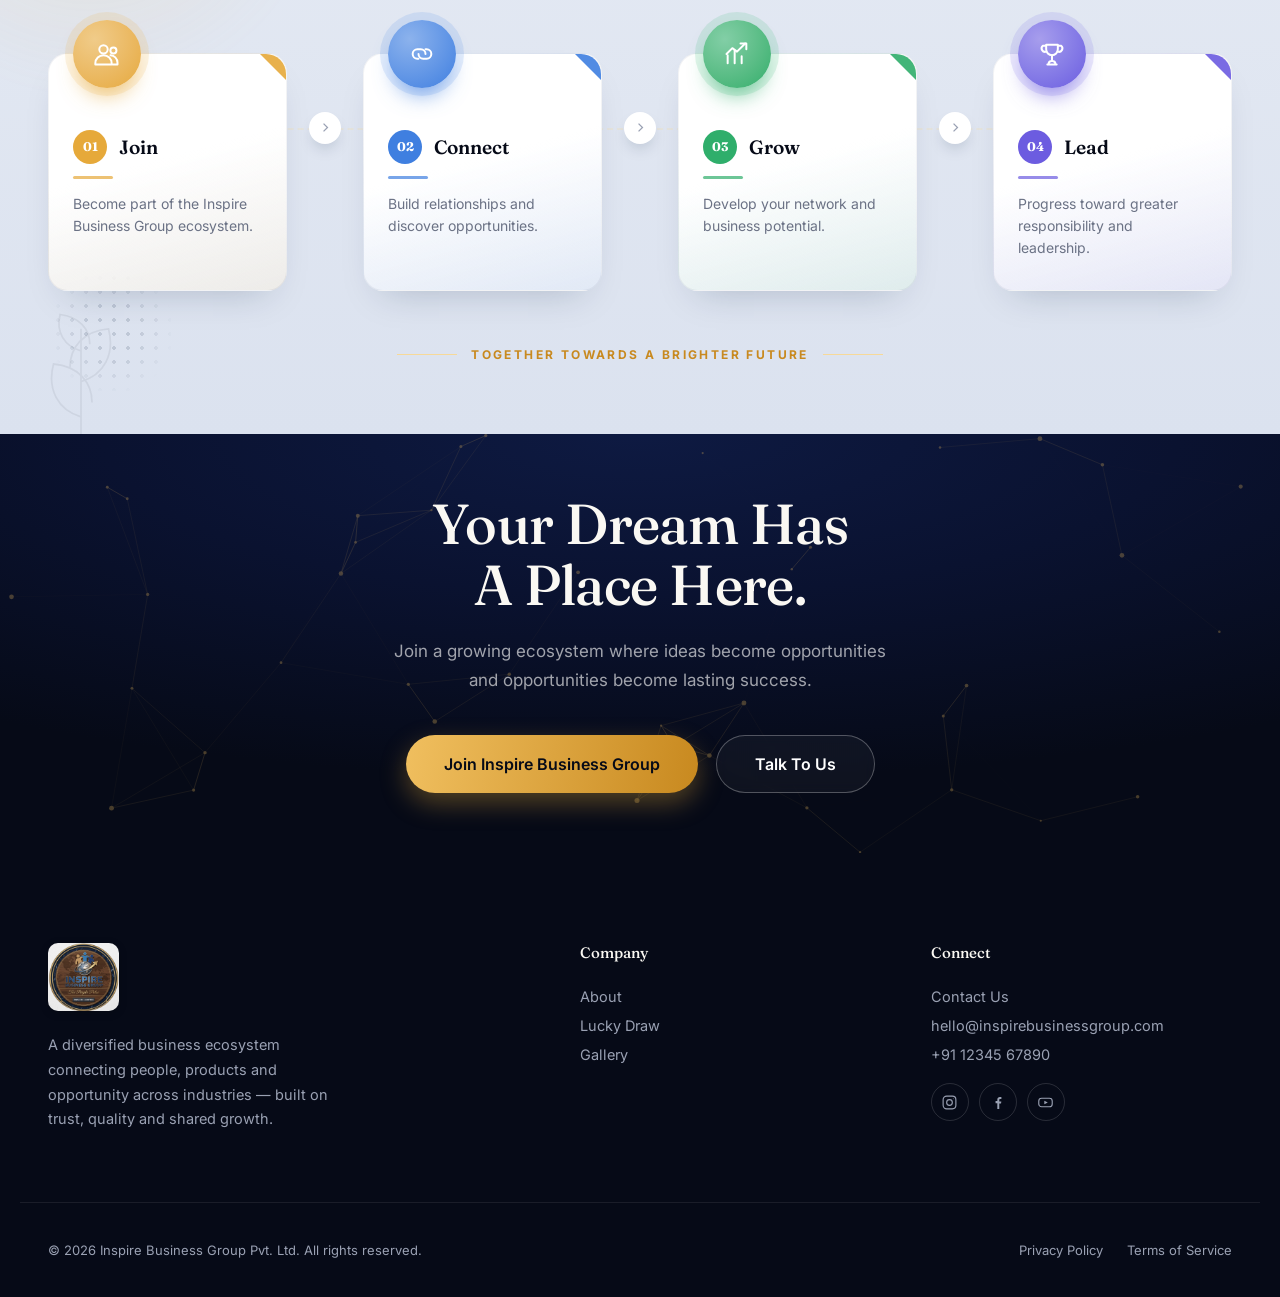
==== commit c66683b4: "yes" ====
--- a/index.html
+++ b/index.html
@@ -9,7 +9,7 @@
 <link rel="preconnect" href="https://fonts.googleapis.com">
 <link rel="preconnect" href="https://fonts.gstatic.com" crossorigin>
 <link href="https://fonts.googleapis.com/css2?family=Fraunces:opsz,wght@9..144,300;9..144,400;9..144,500;9..144,600;9..144,700&family=Inter:wght@300;400;500;600;700;800&family=Caveat:wght@600;700&display=swap" rel="stylesheet">
-<link rel="stylesheet" href="css/style.css?v=30" />
+<link rel="stylesheet" href="css/style.css?v=38" />
 <link rel="icon" type="image/png" href="images/logo.png">
 <script src="js/translate.js?v=5"></script>
 </head>
@@ -256,12 +256,7 @@
           </figure>
 
           <div class="orbit__center">
-            <span class="hex-mark orbit__center-mark" aria-hidden="true">
-              <svg viewBox="0 0 100 100"><polygon points="50,3 93,26 93,74 50,97 7,74 7,26"/></svg>
-            </span>
-            <span class="orbit__center-name">Inspire</span>
-            <span class="orbit__center-sub">Business Group</span>
-            <span class="orbit__center-tag">Together<br>Towards A Brighter<br>Tomorrow</span>
+            <img src="images/logo-transparent.png" alt="Inspire Business Group Pvt Ltd" class="orbit__center-logo" />
           </div>
         </div>
       </div>
@@ -488,7 +483,7 @@
       <p class="rewards__tagline">More Participation <i>|</i> More Opportunities <i>|</i> A Brighter Tomorrow</p>
 
       <div class="lucky-cta reveal">
-        <a href="#contact" class="btn btn--gold btn--lg">Enter The Draw</a>
+        <a href="lucky-draw.html" class="btn btn--gold btn--lg">Enter The Draw</a>
       </div>
     </div>
   </section>
@@ -805,8 +800,8 @@
       <h2 class="display-heading">Your Dream Has<br>A Place Here.</h2>
       <p>Join a growing ecosystem where ideas become opportunities and opportunities become lasting success.</p>
       <div class="final-cta__ctas">
-        <a href="#contact" class="btn btn--gold btn--lg">Join Inspire Business Group</a>
-        <a href="#contact" class="btn btn--ghost btn--lg">Talk To Us</a>
+        <a href="about.html" class="btn btn--gold btn--lg">Join Inspire Business Group</a>
+        <a href="contact.html" class="btn btn--ghost btn--lg">Talk To Us</a>
       </div>
     </div>
   </section>
--- a/css/style.css
+++ b/css/style.css
@@ -19,6 +19,10 @@
   --gray-400:#9aa1b3;
   --gray-200:#e6e4dd;
   --gray-100:#f1efe8;
+  --bg-warm:#f5ecd9;
+  --bg-warm-2:#efe2c6;
+  --bg-cool:#e6ebf4;
+  --bg-cool-2:#dbe2ef;
   --shadow-sm:0 2px 10px rgba(10,18,48,.06);
   --shadow-md:0 12px 32px rgba(10,18,48,.10);
   --shadow-lg:0 24px 60px rgba(10,18,48,.16);
@@ -36,7 +40,7 @@
   margin:0;
   font-family:var(--ff-body);
   color:var(--ink);
-  background:var(--off-white);
+  background:var(--bg-warm);
   -webkit-font-smoothing:antialiased;
   overflow-x:hidden;
 }
@@ -46,6 +50,10 @@
 button{font-family:inherit;cursor:pointer;border:none;background:none;}
 .container{width:100%;max-width:1240px;margin:0 auto;padding:0 28px;}
 .section{padding:60px 0;position:relative;}
+/* alternating light section tints (champagne / pale navy) */
+.intro,.vision,.why,.testimonials{background:linear-gradient(180deg,var(--bg-warm),var(--bg-warm-2));}
+.businesses,.founder,.member,.section--cool{background:linear-gradient(180deg,var(--bg-cool),var(--bg-cool-2));}
+.section.section--warm{background:linear-gradient(180deg,var(--bg-warm),var(--bg-warm-2));}
 .section--dark{background:linear-gradient(180deg,var(--navy-800),var(--navy-900));color:var(--off-white);}
 
 @media(max-width:900px){.section{padding:48px 0;}}
@@ -107,6 +115,13 @@
 }
 .btn--sm{padding:11px 22px;font-size:14px;}
 .btn--lg{padding:18px 38px;font-size:16px;}
+@media(max-width:420px){
+  /* Long button labels ("Discover Inspire Business Group") combined with
+     white-space:nowrap above can be wider than very narrow phone screens,
+     pushing the button past the edge instead of just wrapping. Let it wrap
+     and cap its width to the available space on small screens only. */
+  .btn{white-space:normal;text-align:center;max-width:100%;}
+}
 .btn--gold{
   background:linear-gradient(100deg,var(--gold-400),var(--gold-600));
   color:var(--navy-900);
@@ -232,13 +247,13 @@
   border-radius:6px;
   box-shadow:var(--shadow-md);
   cursor:pointer;
-  padding:5px 10px;
+  padding:5px 10px 5px 16px;
 }
 .nav__translate--desktop{display:none;}
 .nav__translate--mobile{
   display:inline-flex;
   position:fixed;
-  right:14px;
+  right:22px;
   bottom:14px;
 }
 @media(min-width:901px){
@@ -592,6 +607,7 @@
 /* ============ INTRO ============ */
 .intro{overflow:hidden;}
 .intro__grid{display:grid;grid-template-columns:1fr 1.05fr;gap:70px;align-items:center;}
+.intro__content,.intro__visual{min-width:0;}
 .intro__rule{display:block;width:64px;height:3px;border-radius:2px;background:linear-gradient(100deg,var(--gold-400),var(--gold-600));margin:22px 0 26px;}
 .intro__text{font-size:17px;line-height:1.75;color:var(--gray-700);margin:0 0 20px;max-width:560px;}
 
@@ -658,8 +674,9 @@
   align-items:center;
   justify-content:center;
   text-align:center;
-  padding:12px;
-}
+  padding:6px;
+}
+.orbit__center-logo{width:100%;height:100%;object-fit:contain;display:block;}
 .orbit__center-mark{width:32px;height:32px;color:var(--gold-600);margin-bottom:6px;}
 .orbit__center-name{font-family:var(--ff-display);font-weight:600;font-size:1.15rem;letter-spacing:.01em;color:var(--navy-900);}
 .orbit__center-sub{font-size:9.5px;font-weight:700;letter-spacing:.16em;text-transform:uppercase;color:var(--gray-500);margin-top:3px;}
@@ -830,7 +847,7 @@
 @media(max-width:800px){.vm-grid{grid-template-columns:1fr;}}
 
 /* ============ FOUNDER ============ */
-.founder{overflow:hidden;background:radial-gradient(120% 140% at 50% 0%, #fbf1dc, var(--off-white) 65%);color:var(--navy-900);}
+.founder{overflow:hidden;background:radial-gradient(120% 140% at 50% 0%, #eef1f7, var(--bg-cool-2) 70%);color:var(--navy-900);}
 .founder__grid{display:grid;grid-template-columns:220px 1fr;gap:60px;align-items:center;}
 .founder__avatar{position:relative;width:220px;height:220px;}
 .founder__avatar-ring{position:absolute;inset:0;border-radius:50%;border:1.5px solid rgba(240,191,95,.5);}
@@ -1081,7 +1098,7 @@
   background:
     radial-gradient(120% 90% at 0% 100%, rgba(43,212,189,.16) 0%, rgba(43,212,189,0) 55%),
     radial-gradient(90% 70% at 100% 0%, rgba(108,92,224,.12) 0%, rgba(108,92,224,0) 55%),
-    var(--off-white);
+    linear-gradient(180deg,var(--bg-cool),var(--bg-cool-2));
 }
 .rewards__glow{position:absolute;border-radius:50%;filter:blur(60px);pointer-events:none;z-index:0;}
 .rewards__glow--tr{width:34%;aspect-ratio:1/1;top:-8%;right:-6%;background:radial-gradient(circle,rgba(108,92,224,.16),transparent 70%);}
@@ -1364,22 +1381,23 @@
 
 /* ============ FINAL CTA ============ */
 .final-cta{
-  background:radial-gradient(120% 140% at 50% 0%, var(--off-white), var(--white) 65%);
-  color:var(--navy-900);
+  background:radial-gradient(120% 110% at 50% 0%, var(--navy-700) 0%, var(--navy-800) 35%, var(--navy-900) 75%);
+  color:var(--off-white);
   text-align:center;
   overflow:hidden;
   position:relative;
 }
-.final-cta__canvas{position:absolute;inset:0;width:100%;height:100%;opacity:.45;}
+.final-cta .display-heading{color:var(--off-white);}
+.final-cta__canvas{position:absolute;inset:0;width:100%;height:100%;opacity:.35;}
 .final-cta__inner{position:relative;z-index:2;max-width:720px;margin:0 auto;}
-.final-cta__inner p{font-size:17px;color:var(--gray-500);margin:22px auto 40px;max-width:520px;line-height:1.7;}
+.final-cta__inner p{font-size:17px;color:rgba(255,255,255,.62);margin:22px auto 40px;max-width:520px;line-height:1.7;}
 .final-cta__ctas{display:flex;justify-content:center;flex-wrap:wrap;gap:18px;}
 .final-cta .btn--ghost{
-  background:rgba(6,10,23,.04);
-  color:var(--navy-900);
-  border:1.5px solid rgba(6,10,23,.22);
-}
-.final-cta .btn--ghost:hover{background:rgba(6,10,23,.08);border-color:rgba(6,10,23,.4);}
+  background:rgba(255,255,255,.04);
+  color:var(--white);
+  border:1.5px solid rgba(255,255,255,.28);
+}
+.final-cta .btn--ghost:hover{background:rgba(255,255,255,.1);border-color:rgba(255,255,255,.5);}
 
 /* ============ FOOTER ============ */
 .footer{background:var(--navy-900);color:var(--gray-400);padding:90px 0 0;}
@@ -1404,12 +1422,18 @@
 }
 .footer__social a svg{width:17px;height:17px;}
 .footer__social a:hover{background:var(--gold-500);color:var(--navy-900);border-color:var(--gold-500);transform:none;}
-.footer__bottom{display:flex;justify-content:space-between;align-items:center;padding:26px 0;font-size:13px;flex-wrap:wrap;gap:12px;}
+.footer__bottom{display:flex;justify-content:space-between;align-items:center;padding-top:26px;padding-bottom:26px;font-size:13px;flex-wrap:wrap;gap:12px;}
 .footer__legal{display:flex;gap:24px;}
 .footer__legal a:hover{color:var(--gold-400);}
 
 @media(max-width:900px){
   .footer__grid{grid-template-columns:1fr 1fr;gap:40px;}
+  /* The floating mobile language pill is position:fixed at the bottom-right
+     of the viewport; once the page is scrolled all the way down it sits
+     right on top of this row and hides "Terms of Service" behind it.
+     Reserve clear space below the row so real content never ends up under
+     the pill's footprint. */
+  .footer__bottom{padding-bottom:64px;}
 }
 @media(max-width:560px){
   .footer__grid{grid-template-columns:1fr;}
